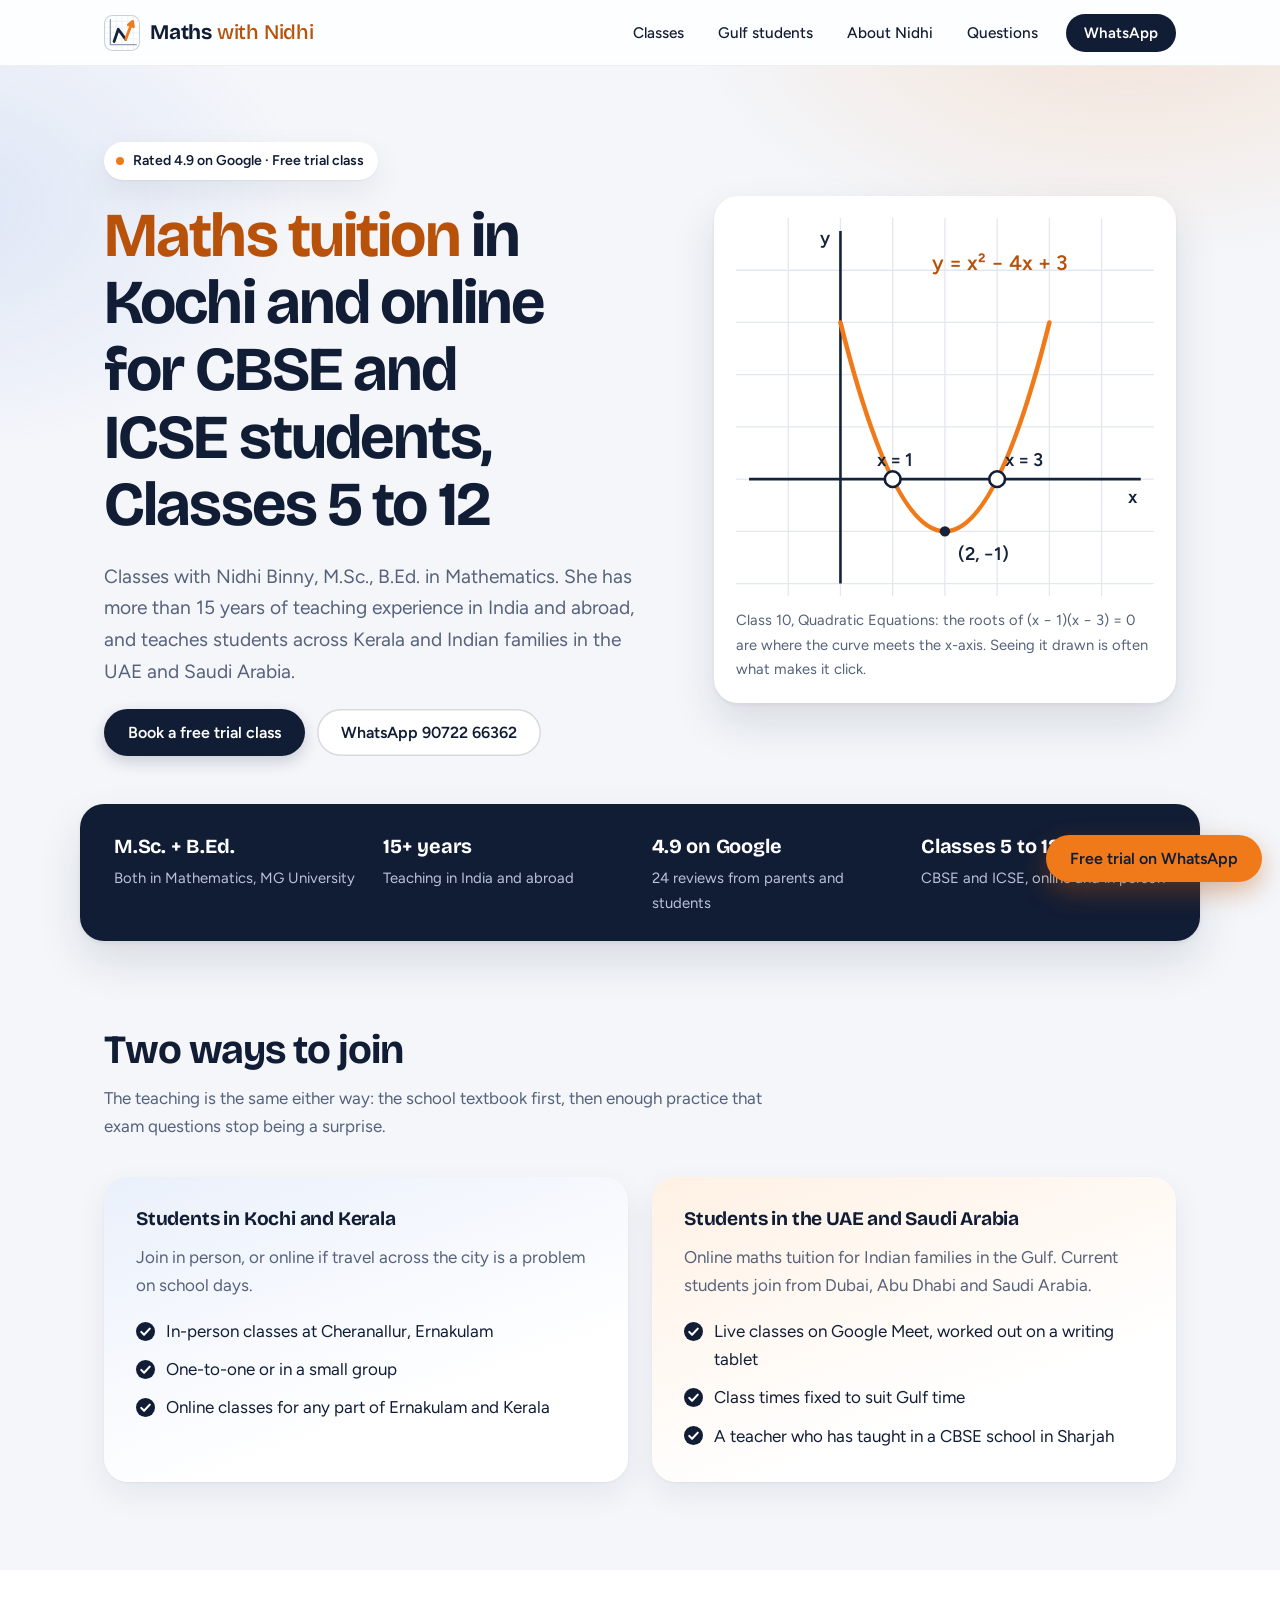
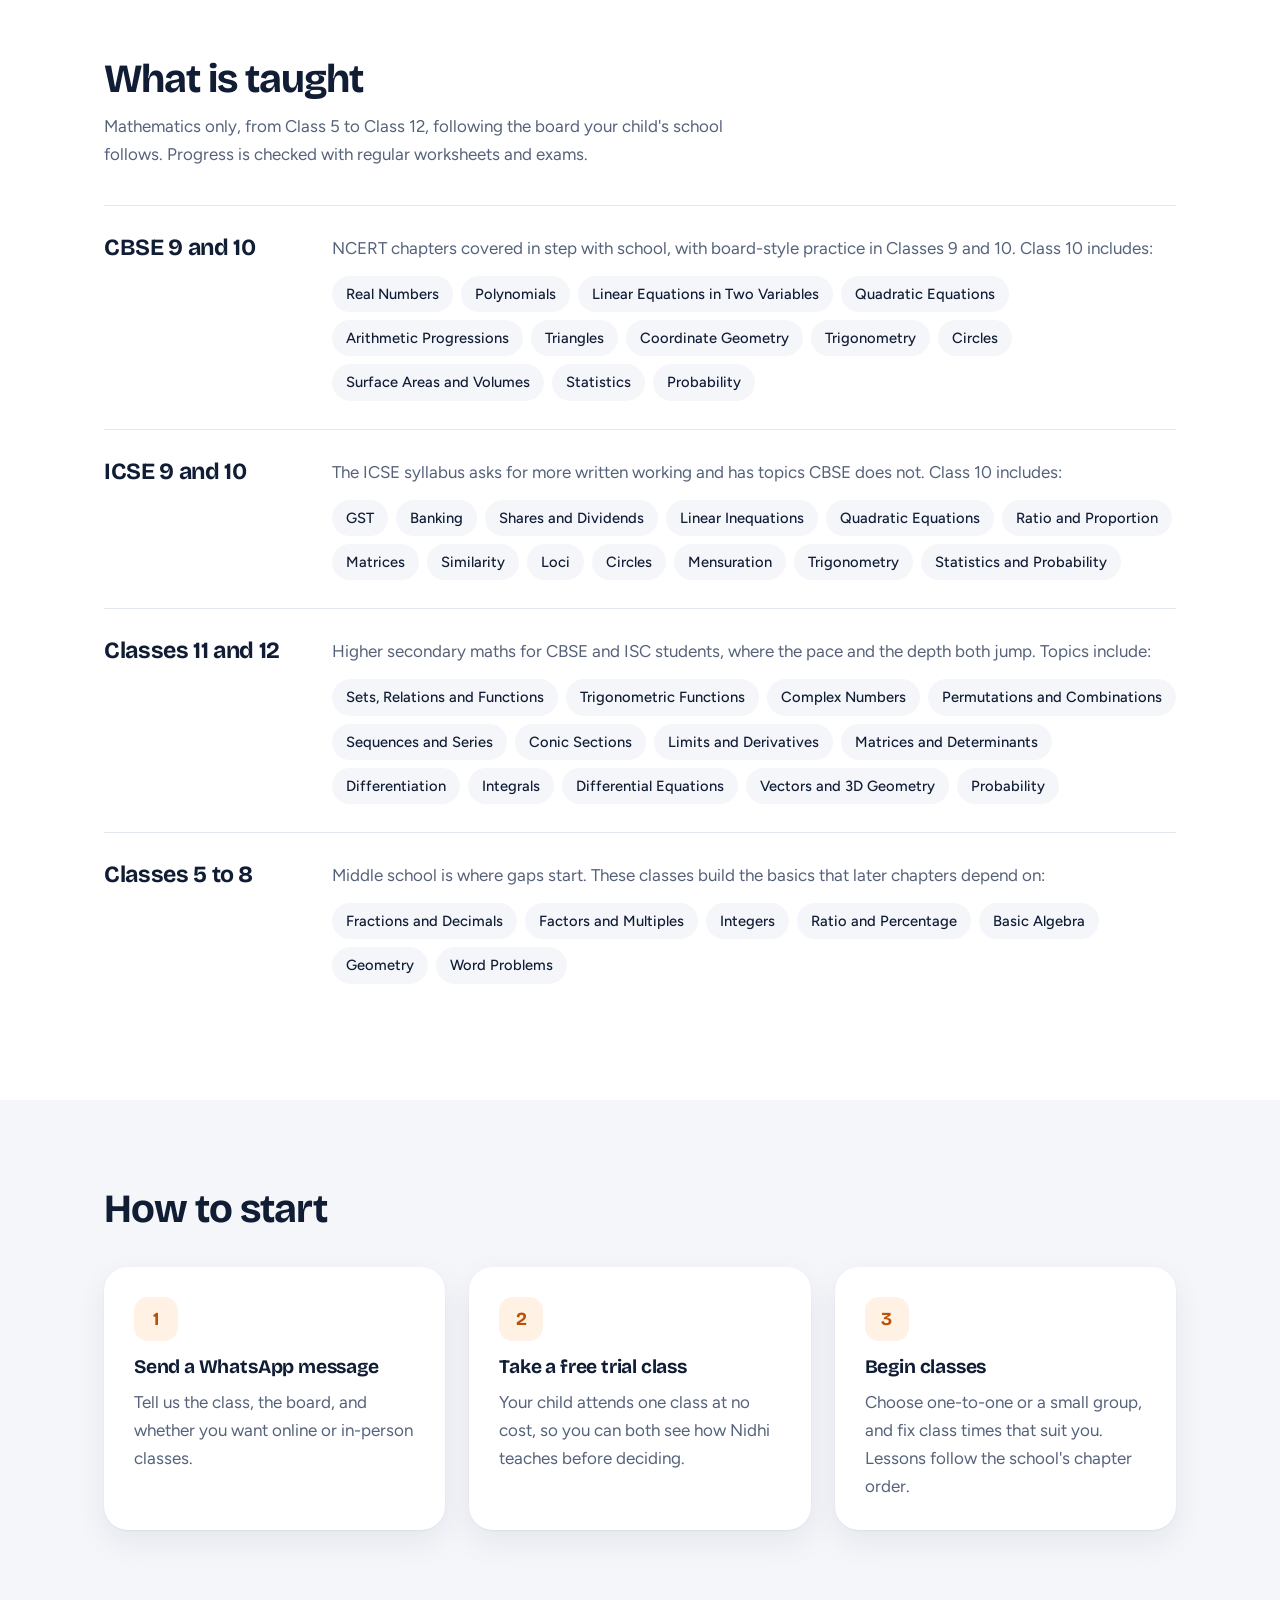
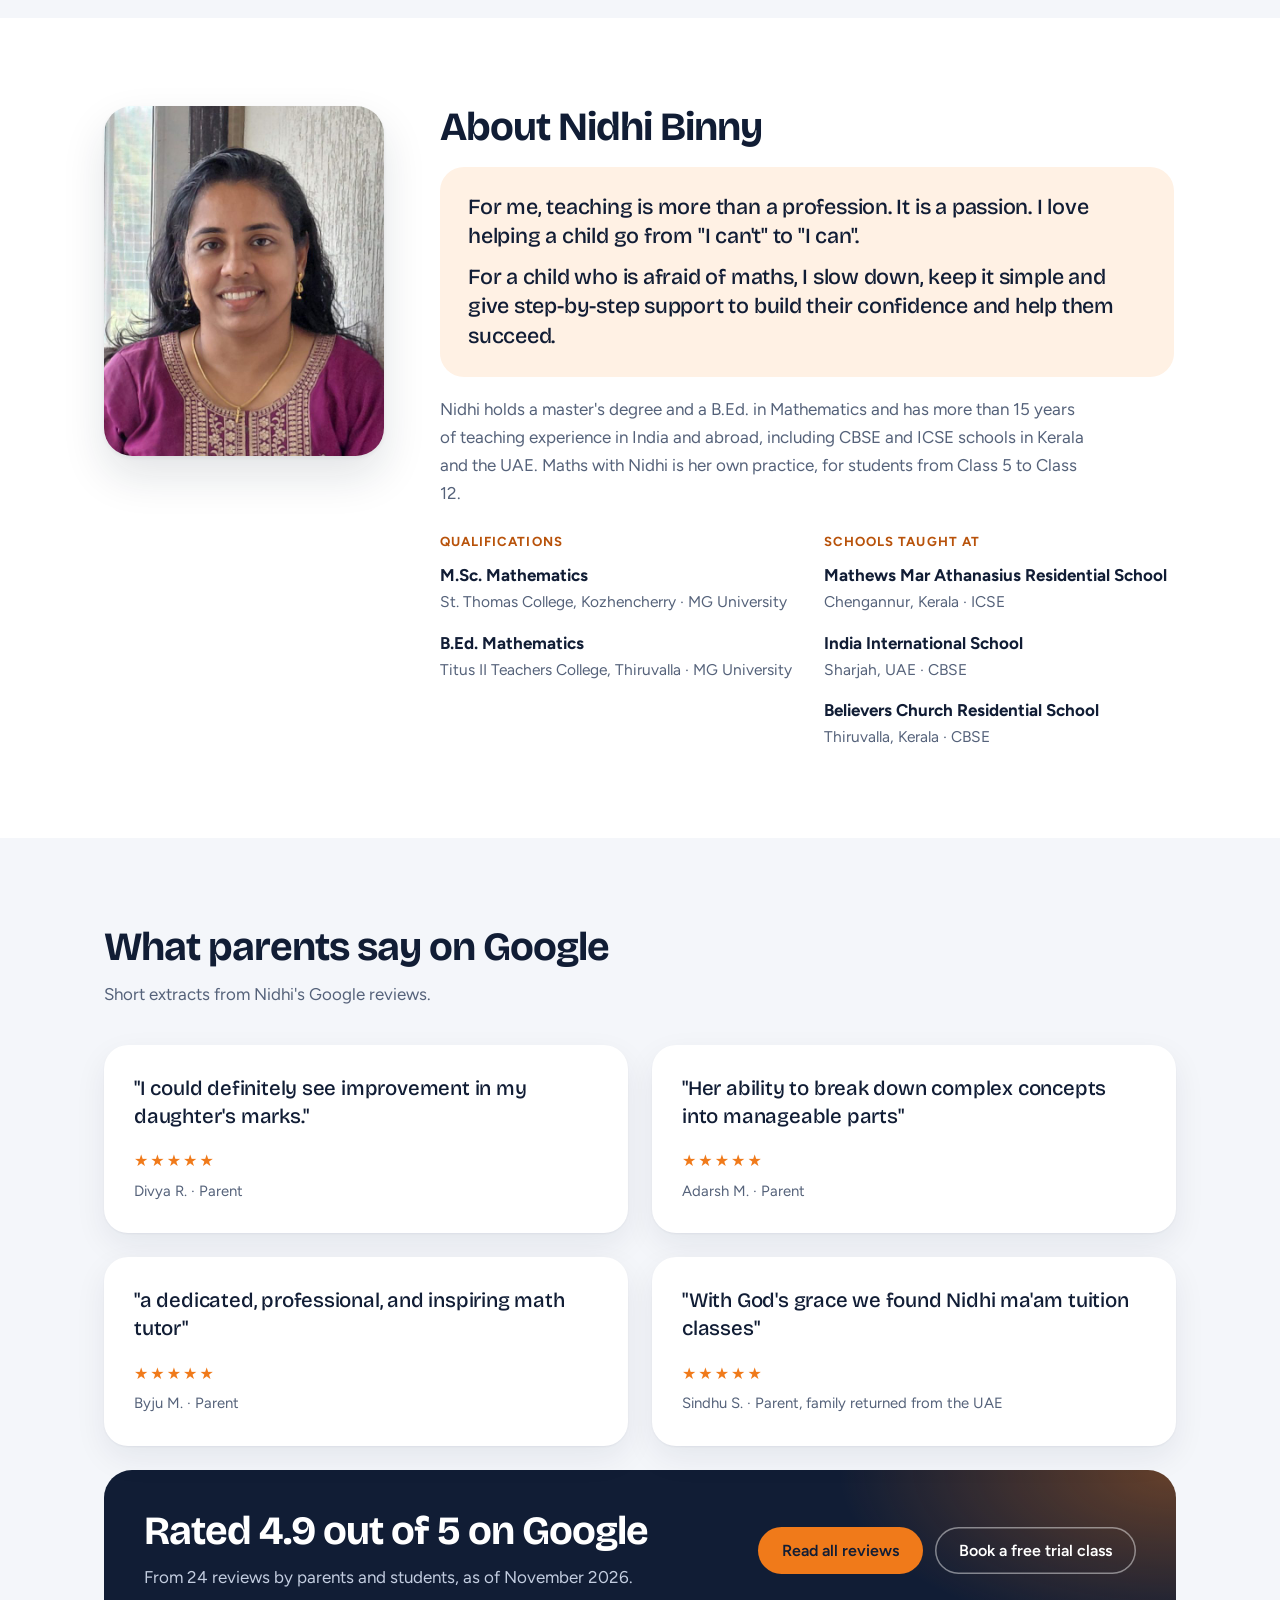
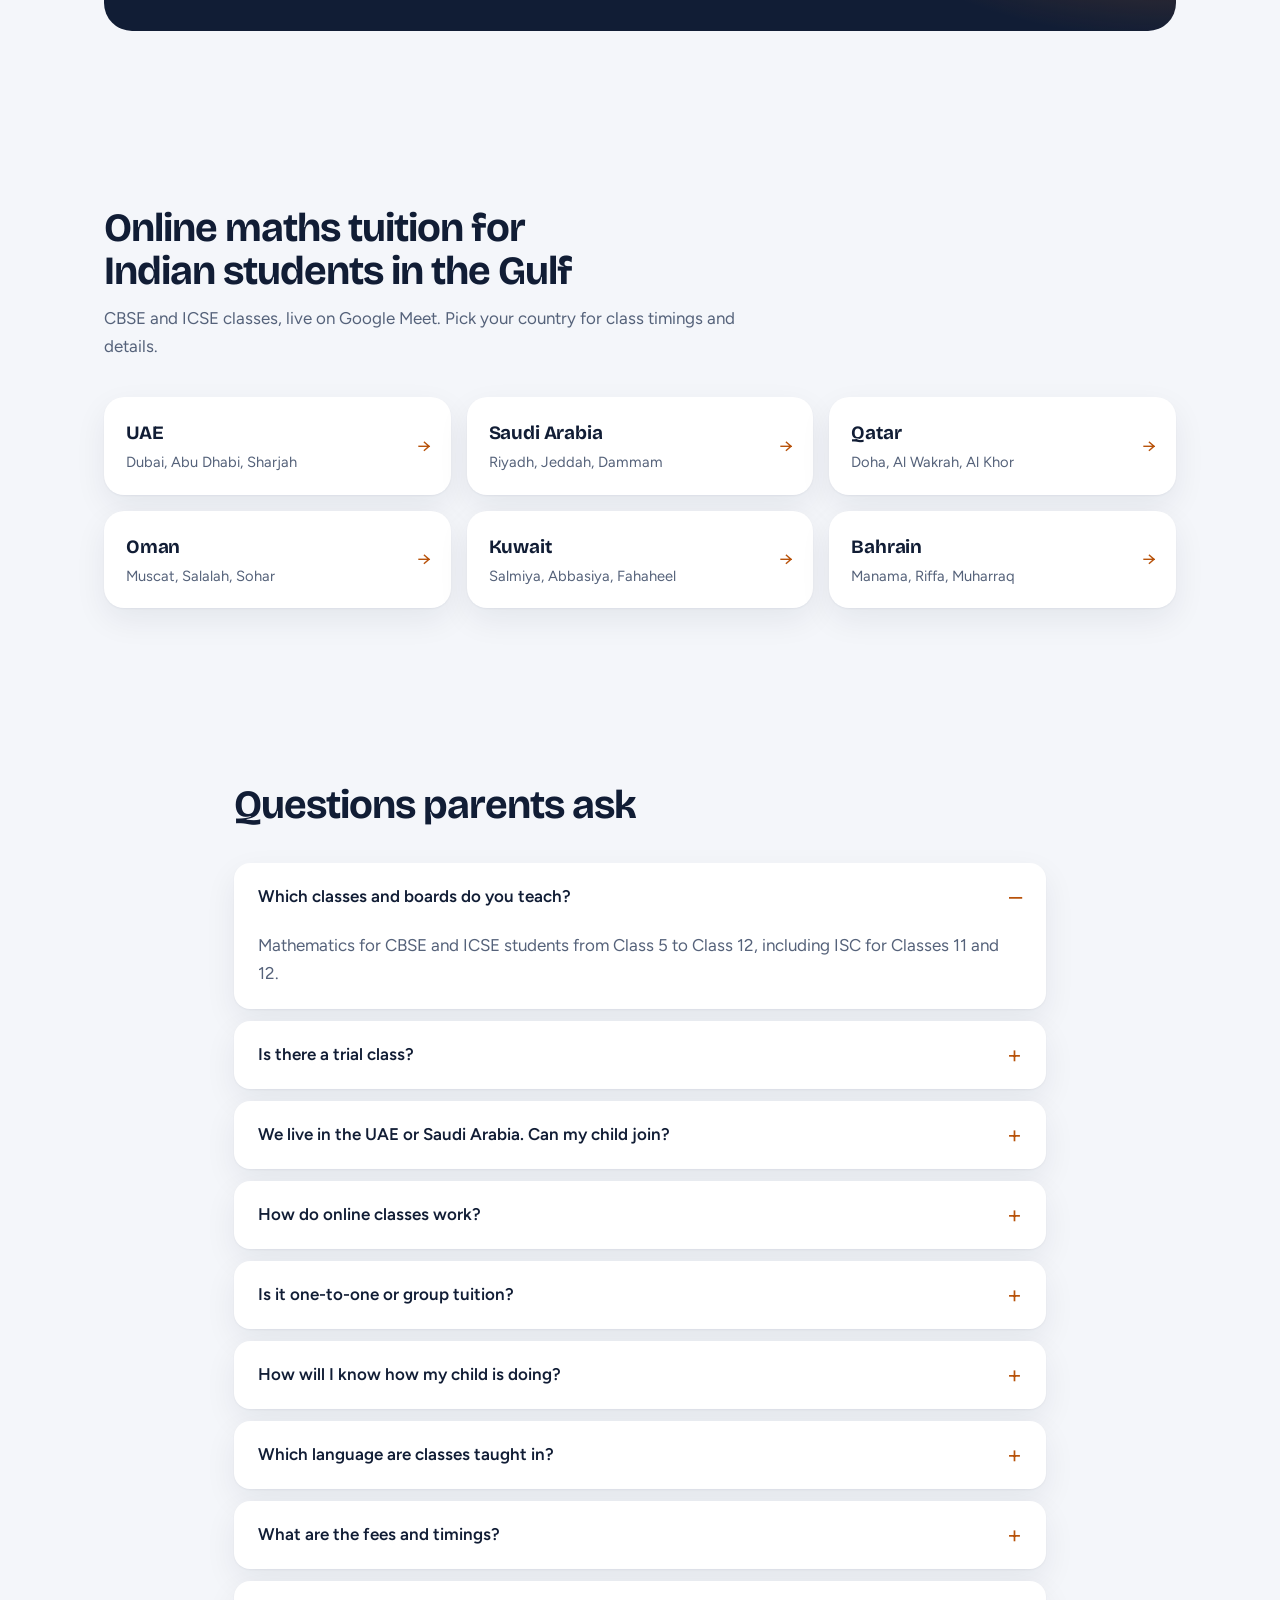
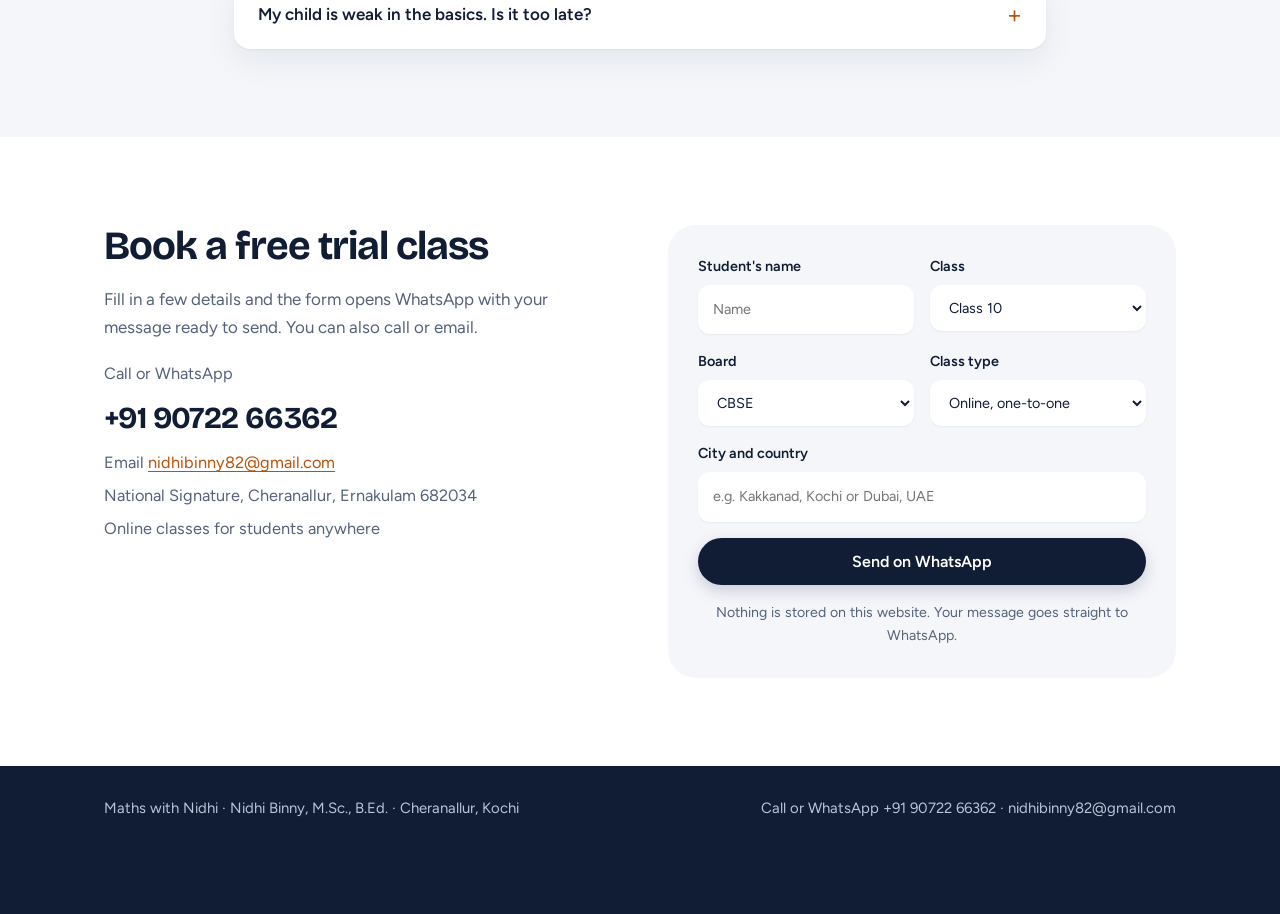
==== index.html @ 8d256516 "Modernise the site design: rounded cards, soft shadows, navy and orange palette Co-Authored-By: Clau" ====
<!DOCTYPE html>
<html lang="en">
<head>
<meta charset="utf-8">
<meta name="viewport" content="width=device-width, initial-scale=1">
<title>Maths with Nidhi | Maths Tuition in Kochi &amp; Online, CBSE &amp; ICSE</title>
<meta name="description" content="Maths tuition in Cheranallur, Kochi and online for Indian students in the UAE and Saudi Arabia. CBSE and ICSE, Classes 5 to 12. Rated 4.9 on Google. Free trial class.">
<meta property="og:type" content="website">
<meta property="og:title" content="Maths with Nidhi | Maths Tuition in Kochi &amp; Online, CBSE &amp; ICSE">
<meta property="og:site_name" content="Maths with Nidhi">
<meta property="og:description" content="Classes 5 to 12 with Nidhi Binny, M.Sc., B.Ed. Free trial class.">
<meta property="og:locale" content="en_IN">
<link rel="preconnect" href="https://fonts.googleapis.com">
<link rel="preconnect" href="https://fonts.gstatic.com" crossorigin>
<link href="https://fonts.googleapis.com/css2?family=Bricolage+Grotesque:opsz,wght@12..96,500;12..96,700&family=Figtree:wght@400;500;600;700&display=swap" rel="stylesheet">
<script type="application/ld+json">
{
 "@context": "https://schema.org",
 "@graph": [
  {
   "@type": [
    "LocalBusiness",
    "EducationalOrganization"
   ],
   "name": "Maths with Nidhi",
   "alternateName": "Math Vision Tuition Class",
   "description": "Maths tuition for CBSE and ICSE students from Class 5 to Class 12, in Cheranallur, Kochi and online for students in Kerala and the Middle East.",
   "telephone": "+91 90722 66362",
   "email": "nidhibinny82@gmail.com",
   "address": {
    "@type": "PostalAddress",
    "streetAddress": "National Signature, Cheranallur",
    "addressLocality": "Ernakulam",
    "addressRegion": "Kerala",
    "postalCode": "682034",
    "addressCountry": "IN"
   },
   "areaServed": [
    "Cheranallur",
    "Kochi",
    "Ernakulam",
    "Kerala",
    "Dubai",
    "Abu Dhabi",
    "Sharjah",
    "United Arab Emirates",
    "Saudi Arabia"
   ],
   "knowsLanguage": [
    "en"
   ],
   "sameAs": [
    "https://www.google.com/search?q=math+vision#lrd=0x3b080d9edfd63d77:0x7103dc4fd0247eb7,1,,,,"
   ],
   "founder": {
    "@type": "Person",
    "name": "Nidhi Binny",
    "jobTitle": "Mathematics teacher",
    "knowsLanguage": [
     "en"
    ],
    "hasCredential": [
     {
      "@type": "EducationalOccupationalCredential",
      "name": "M.Sc. Mathematics, MG University"
     },
     {
      "@type": "EducationalOccupationalCredential",
      "name": "B.Ed. Mathematics, MG University"
     }
    ]
   }
  },
  {
   "@type": "FAQPage",
   "mainEntity": [
    {
     "@type": "Question",
     "name": "Which classes and boards does Nidhi teach?",
     "acceptedAnswer": {
      "@type": "Answer",
      "text": "Mathematics for CBSE and ICSE students from Class 5 to Class 12, including ISC for Classes 11 and 12."
     }
    },
    {
     "@type": "Question",
     "name": "Is there a free trial class?",
     "acceptedAnswer": {
      "@type": "Answer",
      "text": "Yes. The first class is a free trial."
     }
    },
    {
     "@type": "Question",
     "name": "Can students in the UAE or Saudi Arabia join?",
     "acceptedAnswer": {
      "@type": "Answer",
      "text": "Yes. Students in Dubai, Abu Dhabi and Saudi Arabia join live online classes on Google Meet, at times fixed to suit Gulf time."
     }
    },
    {
     "@type": "Question",
     "name": "Which language are classes taught in?",
     "acceptedAnswer": {
      "@type": "Answer",
      "text": "English."
     }
    },
    {
     "@type": "Question",
     "name": "Is it one-to-one or group tuition?",
     "acceptedAnswer": {
      "@type": "Answer",
      "text": "Both. You can choose one-to-one classes or a small group."
     }
    }
   ]
  }
 ]
}
</script>
<link rel="icon" href="favicon.svg" type="image/svg+xml">
<link rel="stylesheet" href="css/site.css">
</head>
<body>

<header class="top">
  <div class="wrap">
    <a class="brand" href="#top" aria-label="Maths with Nidhi home">
      <svg viewBox="0 0 34 34" aria-hidden="true"><defs><clipPath id="t"><rect width="34" height="34" rx="8"/></clipPath></defs><rect width="34" height="34" rx="8" fill="#ffffff"/><path d="M11.5 0V34M17 0V34M22.5 0V34M28 0V34M0 6H34M0 11.5H34M0 17H34M0 22.5H34" fill="none" stroke="#e3e9f2" stroke-width="0.6" clip-path="url(#t)"/><path d="M6 4.5V28H30.5" fill="none" stroke="#8fa0b8" stroke-width="1.3" stroke-linecap="round" stroke-linejoin="round"/><path d="M9.5 25L13.5 13.5L20.5 23" fill="none" stroke="#14233b" stroke-width="2.63" stroke-linecap="round" stroke-linejoin="round"/><path d="M20.5 23L27 6M23 9.3L27 6L27.8 11.1" fill="none" stroke="#f07a1a" stroke-width="2.63" stroke-linecap="round" stroke-linejoin="round"/><rect x="0.5" y="0.5" width="33" height="33" rx="7.5" fill="none" stroke="#c9d1dc" stroke-width="1"/></svg>
      <span class="brand-name">Maths <i>with Nidhi</i></span>
    </a>
    <nav class="nav" aria-label="Main">
      <a class="link" href="#classes">Classes</a>
      <a class="link" href="#gulf">Gulf students</a>
      <a class="link" href="#about">About Nidhi</a>
      <a class="link" href="#faq">Questions</a>
      <a class="btn small" href="https://wa.me/919072266362?text=Hi%2C%20I%27m%20looking%20for%20maths%20tuition." rel="noopener">WhatsApp</a>
    </nav>
  </div>
</header>

<main id="top">
  <div class="hero">
    <div class="wrap">
      <div class="hero-copy">
        <p class="eyebrow">Rated 4.9 on Google · Free trial class</p>
        <h1><span class="mark">Maths tuition</span> in Kochi and online for CBSE and ICSE students, Classes 5 to 12</h1>
        <p class="lead">Classes with Nidhi Binny, M.Sc., B.Ed. in Mathematics. She has more than 15 years of teaching experience in India and abroad, and teaches students across Kerala and Indian families in the UAE and Saudi Arabia.</p>
        <div class="cta-row">
          <a class="btn" href="#contact">Book a free trial class</a>
          <a class="btn ghost" href="https://wa.me/919072266362?text=Hi%2C%20I%27d%20like%20to%20book%20a%20free%20trial%20maths%20class." rel="noopener">WhatsApp 90722 66362</a>
        </div>
      </div>
      <figure class="example" style="margin:0">
        <svg viewBox="0 0 320 290" role="img" aria-label="Graph of y equals x squared minus 4x plus 3, crossing the x axis at 1 and 3">
          <g stroke="#e3e8f0" stroke-width="1">
            <path d="M40 0V290M80 0V290M120 0V290M160 0V290M200 0V290M240 0V290M280 0V290M0 40H320M0 80H320M0 120H320M0 160H320M0 200H320M0 240H320M0 280H320"/>
          </g>
          <path d="M10 200H310M80 10V280" stroke="#14233b" stroke-width="2"/>
          <path d="M80 80 Q160 400 240 80" fill="none" stroke="#f07a1a" stroke-width="3.5" stroke-linecap="round"/>
          <circle cx="120" cy="200" r="6" fill="#ffffff" stroke="#111d35" stroke-width="2"/>
          <circle cx="200" cy="200" r="6" fill="#ffffff" stroke="#111d35" stroke-width="2"/>
          <circle cx="160" cy="240" r="4" fill="#14233b"/>
          <g font-family="Figtree, sans-serif" font-size="14" fill="#14233b" font-weight="600">
            <text x="108" y="190">x = 1</text>
            <text x="206" y="190">x = 3</text>
            <text x="170" y="262">(2, −1)</text>
            <text x="300" y="218">x</text>
            <text x="64" y="20">y</text>
            <text x="150" y="40" fill="#b8520a" font-size="16">y = x² − 4x + 3</text>
          </g>
        </svg>
        <figcaption>Class 10, Quadratic Equations: the roots of (x − 1)(x − 3) = 0 are where the curve meets the x-axis. Seeing it drawn is often what makes it click.</figcaption>
      </figure>
    </div>
  </div>

  <div class="facts">
    <div class="wrap">
      <ul>
        <li><strong>M.Sc. + B.Ed.</strong><span>Both in Mathematics, MG University</span></li>
        <li><strong>15+ years</strong><span>Teaching in India and abroad</span></li>
        <li><strong>4.9 on Google</strong><span>24 reviews from parents and students</span></li>
        <li><strong>Classes 5 to 12</strong><span>CBSE and ICSE, online and in person</span></li>
      </ul>
    </div>
  </div>

  <section id="where">
    <div class="wrap">
      <div class="sec-head">
        <h2>Two ways to join</h2>
        <p>The teaching is the same either way: the school textbook first, then enough practice that exam questions stop being a surprise.</p>
      </div>
      <div class="two">
        <div class="panel kochi">
          <h3>Students in Kochi and Kerala</h3>
          <p>Join in person, or online if travel across the city is a problem on school days.</p>
          <ul>
            <li>In-person classes at Cheranallur, Ernakulam</li>
            <li>One-to-one or in a small group</li>
            <li>Online classes for any part of Ernakulam and Kerala</li>
          </ul>
        </div>
        <div class="panel abroad">
          <h3>Students in the UAE and Saudi Arabia</h3>
          <p>Online maths tuition for Indian families in the Gulf. Current students join from Dubai, Abu Dhabi and Saudi Arabia.</p>
          <ul>
            <li>Live classes on Google Meet, worked out on a writing tablet</li>
            <li>Class times fixed to suit Gulf time</li>
            <li>A teacher who has taught in a CBSE school in Sharjah</li>
          </ul>
        </div>
      </div>
    </div>
  </section>

  <section class="boards" id="classes">
    <div class="wrap">
      <div class="sec-head">
        <h2>What is taught</h2>
        <p>Mathematics only, from Class 5 to Class 12, following the board your child's school follows. Progress is checked with regular worksheets and exams.</p>
      </div>
      <div class="board">
        <div class="tag">CBSE 9 and 10</div>
        <div>
          <p>NCERT chapters covered in step with school, with board-style practice in Classes 9 and 10. Class 10 includes:</p>
          <ul class="chips">
            <li>Real Numbers</li><li>Polynomials</li><li>Linear Equations in Two Variables</li><li>Quadratic Equations</li><li>Arithmetic Progressions</li><li>Triangles</li><li>Coordinate Geometry</li><li>Trigonometry</li><li>Circles</li><li>Surface Areas and Volumes</li><li>Statistics</li><li>Probability</li>
          </ul>
        </div>
      </div>
      <div class="board">
        <div class="tag">ICSE 9 and 10</div>
        <div>
          <p>The ICSE syllabus asks for more written working and has topics CBSE does not. Class 10 includes:</p>
          <ul class="chips">
            <li>GST</li><li>Banking</li><li>Shares and Dividends</li><li>Linear Inequations</li><li>Quadratic Equations</li><li>Ratio and Proportion</li><li>Matrices</li><li>Similarity</li><li>Loci</li><li>Circles</li><li>Mensuration</li><li>Trigonometry</li><li>Statistics and Probability</li>
          </ul>
        </div>
      </div>
      <div class="board">
        <div class="tag">Classes 11 and 12</div>
        <div>
          <p>Higher secondary maths for CBSE and ISC students, where the pace and the depth both jump. Topics include:</p>
          <ul class="chips">
            <li>Sets, Relations and Functions</li><li>Trigonometric Functions</li><li>Complex Numbers</li><li>Permutations and Combinations</li><li>Sequences and Series</li><li>Conic Sections</li><li>Limits and Derivatives</li><li>Matrices and Determinants</li><li>Differentiation</li><li>Integrals</li><li>Differential Equations</li><li>Vectors and 3D Geometry</li><li>Probability</li>
          </ul>
        </div>
      </div>
      <div class="board">
        <div class="tag">Classes 5 to 8</div>
        <div>
          <p>Middle school is where gaps start. These classes build the basics that later chapters depend on:</p>
          <ul class="chips">
            <li>Fractions and Decimals</li><li>Factors and Multiples</li><li>Integers</li><li>Ratio and Percentage</li><li>Basic Algebra</li><li>Geometry</li><li>Word Problems</li>
          </ul>
        </div>
      </div>
    </div>
  </section>

  <section id="how">
    <div class="wrap">
      <div class="sec-head">
        <h2>How to start</h2>
      </div>
      <ol class="steps">
        <li><h3>Send a WhatsApp message</h3><p>Tell us the class, the board, and whether you want online or in-person classes.</p></li>
        <li><h3>Take a free trial class</h3><p>Your child attends one class at no cost, so you can both see how Nidhi teaches before deciding.</p></li>
        <li><h3>Begin classes</h3><p>Choose one-to-one or a small group, and fix class times that suit you. Lessons follow the school's chapter order.</p></li>
      </ol>
    </div>
  </section>

  <section class="about" id="about">
    <div class="wrap">
      <img class="photo-img" src="img/nidhi-binny-maths-tutor.jpg" alt="Nidhi Binny, maths tuition teacher in Kochi" width="640" height="800">
      <div class="about-copy">
        <h2>About Nidhi Binny</h2>
        <blockquote>
          <p>For me, teaching is more than a profession. It is a passion. I love helping a child go from "I can't" to "I can".</p>
          <p>For a child who is afraid of maths, I slow down, keep it simple and give step-by-step support to build their confidence and help them succeed.</p>
        </blockquote>
        <p>Nidhi holds a master's degree and a B.Ed. in Mathematics and has more than 15 years of teaching experience in India and abroad, including CBSE and ICSE schools in Kerala and the UAE. Maths with Nidhi is her own practice, for students from Class 5 to Class 12.</p>
        <div class="cv">
          <div>
            <h3>Qualifications</h3>
            <dl>
              <div><dt>M.Sc. Mathematics</dt><dd>St. Thomas College, Kozhencherry · MG University</dd></div>
              <div><dt>B.Ed. Mathematics</dt><dd>Titus II Teachers College, Thiruvalla · MG University</dd></div>
            </dl>
          </div>
          <div>
            <h3>Schools taught at</h3>
            <dl>
              <div><dt>Mathews Mar Athanasius Residential School</dt><dd>Chengannur, Kerala · ICSE</dd></div>
              <div><dt>India International School</dt><dd>Sharjah, UAE · CBSE</dd></div>
              <div><dt>Believers Church Residential School</dt><dd>Thiruvalla, Kerala · CBSE</dd></div>
            </dl>
          </div>
        </div>
      </div>
    </div>
  </section>

  <section class="reviews">
    <div class="wrap">
      <div class="sec-head">
        <h2>What parents say on Google</h2>
        <p>Short extracts from Nidhi's Google reviews.</p>
      </div>
      <div class="quotes">
        <figure class="quote"><blockquote>"I could definitely see improvement in my daughter's marks."</blockquote><figcaption>Divya R. · Parent</figcaption></figure>
        <figure class="quote"><blockquote>"Her ability to break down complex concepts into manageable parts"</blockquote><figcaption>Adarsh M. · Parent</figcaption></figure>
        <figure class="quote"><blockquote>"a dedicated, professional, and inspiring math tutor"</blockquote><figcaption>Byju M. · Parent</figcaption></figure>
        <figure class="quote"><blockquote>"With God's grace we found Nidhi ma'am tuition classes"</blockquote><figcaption>Sindhu S. · Parent, family returned from the UAE</figcaption></figure>
      </div>
      <div class="box">
        <div>
          <h2>Rated 4.9 out of 5 on Google</h2>
          <p>From 24 reviews by parents and students, as of November 2026.</p>
        </div>
        <div class="cta-row">
          <a class="btn" href="https://www.google.com/search?q=math+vision#lrd=0x3b080d9edfd63d77:0x7103dc4fd0247eb7,1,,,," rel="noopener">Read all reviews</a>
          <a class="btn ghost light" href="#contact">Book a free trial class</a>
        </div>
      </div>
    </div>
  </section>

  <section id="gulf">
    <div class="wrap">
      <div class="sec-head">
        <h2>Online maths tuition for Indian students in the Gulf</h2>
        <p>CBSE and ICSE classes, live on Google Meet. Pick your country for class timings and details.</p>
      </div>
      <div class="countries">
        <a href="online-maths-tuition-uae.html"><b>UAE</b><span>Dubai, Abu Dhabi, Sharjah</span></a>
        <a href="online-maths-tuition-saudi-arabia.html"><b>Saudi Arabia</b><span>Riyadh, Jeddah, Dammam</span></a>
        <a href="online-maths-tuition-qatar.html"><b>Qatar</b><span>Doha, Al Wakrah, Al Khor</span></a>
        <a href="online-maths-tuition-oman.html"><b>Oman</b><span>Muscat, Salalah, Sohar</span></a>
        <a href="online-maths-tuition-kuwait.html"><b>Kuwait</b><span>Salmiya, Abbasiya, Fahaheel</span></a>
        <a href="online-maths-tuition-bahrain.html"><b>Bahrain</b><span>Manama, Riffa, Muharraq</span></a>
      </div>
    </div>
  </section>

  <section class="faq" id="faq">
    <div class="wrap">
      <div class="sec-head"><h2>Questions parents ask</h2></div>
      <details open>
        <summary>Which classes and boards do you teach?</summary>
        <p>Mathematics for CBSE and ICSE students from Class 5 to Class 12, including ISC for Classes 11 and 12.</p>
      </details>
      <details>
        <summary>Is there a trial class?</summary>
        <p>Yes. The first class is a free trial, so your child can see how the teaching feels before you decide.</p>
      </details>
      <details>
        <summary>We live in the UAE or Saudi Arabia. Can my child join?</summary>
        <p>Yes. Current students join online from Dubai, Abu Dhabi and Saudi Arabia. Class times are fixed to suit Gulf time.</p>
      </details>
      <details>
        <summary>How do online classes work?</summary>
        <p>Classes are live on Google Meet. Nidhi works through each problem on a writing tablet, so your child sees every step written out as on a classroom board.</p>
      </details>
      <details>
        <summary>Is it one-to-one or group tuition?</summary>
        <p>Both are available. You can choose one-to-one classes or a small group.</p>
      </details>
      <details>
        <summary>How will I know how my child is doing?</summary>
        <p>Through regular worksheets and exams, which show what has been understood and what needs another look.</p>
      </details>
      <details>
        <summary>Which language are classes taught in?</summary>
        <p>Classes are taught in English, the same language as the school textbook and the exam.</p>
      </details>
      <details>
        <summary>What are the fees and timings?</summary>
        <p>Fees depend on the class and on whether you choose one-to-one or group tuition. Timings are arranged to suit you. Message on WhatsApp for the current details.</p>
      </details>
      <details>
        <summary>My child is weak in the basics. Is it too late?</summary>
        <p>No. Most difficulty in Classes 8 to 10 comes from gaps in earlier topics such as fractions, integers and basic algebra. Those are revisited as the syllabus needs them.</p>
      </details>
    </div>
  </section>

  <section class="contact" id="contact">
    <div class="wrap">
      <div class="contact-copy">
        <h2>Book a free trial class</h2>
        <p>Fill in a few details and the form opens WhatsApp with your message ready to send. You can also call or email.</p>
        <div class="lines">
          <span>Call or WhatsApp</span>
          <b>+91 90722 66362</b>
          <span>Email <a href="mailto:nidhibinny82@gmail.com">nidhibinny82@gmail.com</a></span>
          <span>National Signature, Cheranallur, Ernakulam 682034</span>
          <span>Online classes for students anywhere</span>
        </div>
      </div>
      <form id="enquiry">
        <label>Student's name<input id="f-name" type="text" autocomplete="off" placeholder="Name"></label>
        <label>Class
          <select id="f-class">
            <option>Class 12</option><option>Class 11</option><option selected>Class 10</option><option>Class 9</option><option>Class 8</option><option>Class 7</option><option>Class 6</option><option>Class 5</option>
          </select>
        </label>
        <label>Board
          <select id="f-board"><option>CBSE</option><option>ICSE / ISC</option></select>
        </label>
        <label>Class type
          <select id="f-mode"><option>Online, one-to-one</option><option>Online, small group</option><option>In person, Kochi</option></select>
        </label>
        <label class="full">City and country<input id="f-place" type="text" autocomplete="off" placeholder="e.g. Kakkanad, Kochi or Dubai, UAE"></label>
        <a class="btn full" id="f-send" href="https://wa.me/919072266362" rel="noopener">Send on WhatsApp</a>
        <small class="full">Nothing is stored on this website. Your message goes straight to WhatsApp.</small>
      </form>
    </div>
  </section>
</main>

<a class="btn wa-float" href="https://wa.me/919072266362?text=Hi%2C%20I%27d%20like%20to%20book%20a%20free%20trial%20maths%20class." rel="noopener">Free trial on WhatsApp</a>

<footer>
  <div class="wrap">
    <span>Maths with Nidhi · Nidhi Binny, M.Sc., B.Ed. · Cheranallur, Kochi</span>
    <span>Call or WhatsApp +91 90722 66362 · nidhibinny82@gmail.com</span>
  </div>
</footer>

<script>
(function () {
  var ids = ["f-name", "f-class", "f-board", "f-mode", "f-place"];
  var send = document.getElementById("f-send");
  function val(id) { return document.getElementById(id).value.trim(); }
  function build() {
    var lines = ["Hi, I'd like to book a free trial maths class with Nidhi teacher."];
    if (val("f-name")) lines.push("Student: " + val("f-name"));
    lines.push("Class: " + val("f-class") + " (" + val("f-board") + ")");
    lines.push("Class type: " + val("f-mode"));
    if (val("f-place")) lines.push("Location: " + val("f-place"));
    send.href = "https://wa.me/919072266362?text=" + encodeURIComponent(lines.join("\n"));
  }
  ids.forEach(function (id) {
    var el = document.getElementById(id);
    el.addEventListener("input", build);
    el.addEventListener("change", build);
  });
  document.getElementById("enquiry").addEventListener("submit", function (e) { e.preventDefault(); });
  build();
})();
</script>
</body>
</html>
---- css/site.css ----
:root {
  /* Layout idea: calm, airy and rounded. Soft tinted ground, white cards that float on light shadows,
     navy for weight, one warm orange accent taken from the logo. */
  --paper: #f4f6fa;
  --sheet: #ffffff;
  --ink: #111d35;
  --ink-soft: #55627a;
  --rule: #e3e8f0;
  --accent: #f07a1a;
  --accent-deep: #b8520a;
  --accent-soft: #fff1e4;
  --blue-soft: #eaf0fb;
  --shadow: 0 1px 2px rgba(17, 29, 53, 0.05), 0 12px 32px rgba(17, 29, 53, 0.07);
  --shadow-lift: 0 2px 4px rgba(17, 29, 53, 0.06), 0 20px 44px rgba(17, 29, 53, 0.12);
  --r-lg: 24px;
  --r-md: 16px;
  --font-display: "Bricolage Grotesque", "Trebuchet MS", system-ui, sans-serif;
  --font-body: "Figtree", system-ui, -apple-system, "Segoe UI", sans-serif;
  color-scheme: light;
}
* { box-sizing: border-box; }
html { scroll-behavior: smooth; }
body {
  margin: 0;
  background: var(--paper);
  color: var(--ink);
  font-family: var(--font-body);
  font-size: 17px;
  line-height: 1.65;
  -webkit-font-smoothing: antialiased;
}
img, svg { max-width: 100%; }
a { color: var(--accent-deep); text-underline-offset: 3px; }
a:focus-visible, button:focus-visible, input:focus-visible, select:focus-visible, summary:focus-visible {
  outline: 3px solid var(--accent); outline-offset: 3px;
}
h1, h2, h3 { font-family: var(--font-display); line-height: 1.08; text-wrap: balance; margin: 0; }
h1 { font-size: clamp(2.3rem, 5.6vw, 3.9rem); font-weight: 700; letter-spacing: -0.03em; }
h2 { font-size: clamp(1.7rem, 3.6vw, 2.5rem); font-weight: 700; letter-spacing: -0.025em; }
h3 { font-size: 1.2rem; font-weight: 700; letter-spacing: -0.01em; }
p { margin: 0; }
.wrap { max-width: 1120px; margin: 0 auto; padding: 0 24px; }
.mark { color: var(--accent-deep); }

/* Header */
.top {
  position: sticky; top: 0; z-index: 5;
  background: rgba(255, 255, 255, 0.82);
  -webkit-backdrop-filter: saturate(160%) blur(14px); backdrop-filter: saturate(160%) blur(14px);
  border-bottom: 1px solid rgba(17, 29, 53, 0.07);
}
.top .wrap { display: flex; align-items: center; justify-content: space-between; gap: 16px; padding-top: 12px; padding-bottom: 12px; flex-wrap: wrap; }
.brand { display: flex; align-items: center; gap: 10px; text-decoration: none; color: var(--ink); font-family: var(--font-display); font-weight: 700; font-size: 1.3rem; letter-spacing: -0.01em; }
.brand svg { width: 36px; height: 36px; flex: none; }
.brand-name { white-space: nowrap; }
.brand-name i { font-style: normal; font-weight: 500; color: var(--accent-deep); }
.nav { display: flex; align-items: center; gap: 6px; flex-wrap: wrap; }
.nav a.link { color: var(--ink); text-decoration: none; font-weight: 500; font-size: 0.96rem; padding: 8px 14px; border-radius: 999px; transition: background 0.15s; }
.nav a.link:hover { background: rgba(17, 29, 53, 0.06); }
.nav .btn { margin-left: 8px; }
@media (max-width: 760px) { .nav a.link { display: none; } }
@media (max-width: 480px) { .brand { font-size: 1.08rem; gap: 8px; } .brand svg { width: 30px; height: 30px; } }

/* Buttons */
.btn {
  display: inline-flex; align-items: center; justify-content: center; gap: 8px;
  background: var(--ink); color: #fff !important; text-decoration: none;
  font-weight: 600; padding: 14px 24px; border-radius: 999px; border: 0;
  font-family: var(--font-body); font-size: 1rem; line-height: 1.2; cursor: pointer;
  box-shadow: 0 6px 16px rgba(17, 29, 53, 0.18);
  transition: transform 0.15s, box-shadow 0.15s, background 0.15s;
}
.btn:hover { transform: translateY(-1px); background: #1c2c4d; box-shadow: 0 10px 22px rgba(17, 29, 53, 0.22); }
.btn.small { padding: 10px 18px; font-size: 0.94rem; box-shadow: none; }
.btn.ghost { background: var(--sheet); color: var(--ink) !important; box-shadow: inset 0 0 0 1.5px rgba(17, 29, 53, 0.16); }
.btn.ghost:hover { background: var(--sheet); box-shadow: inset 0 0 0 1.5px var(--ink); }
.btn.ghost.light { background: transparent; color: #fff !important; box-shadow: inset 0 0 0 1.5px rgba(255, 255, 255, 0.45); }
.btn.ghost.light:hover { background: rgba(255, 255, 255, 0.1); box-shadow: inset 0 0 0 1.5px #fff; }

/* Hero */
.hero {
  background:
    radial-gradient(720px 420px at 88% -8%, rgba(240, 122, 26, 0.16), transparent 62%),
    radial-gradient(640px 420px at -6% 18%, rgba(60, 110, 220, 0.13), transparent 60%),
    var(--paper);
}
.hero .wrap { display: grid; grid-template-columns: 1.2fr 1fr; gap: 56px; align-items: center; padding-top: 76px; padding-bottom: 84px; }
.hero-copy { display: flex; flex-direction: column; gap: 22px; align-items: flex-start; }
.eyebrow {
  display: inline-flex; align-items: center; gap: 9px;
  font-weight: 600; font-size: 0.88rem; color: var(--ink);
  background: var(--sheet); padding: 7px 14px 7px 12px; border-radius: 999px; box-shadow: var(--shadow);
}
.eyebrow::before { content: ""; width: 8px; height: 8px; border-radius: 50%; background: var(--accent); }
.lead { font-size: 1.2rem; color: var(--ink-soft); max-width: 33em; }
.cta-row { display: flex; gap: 12px; flex-wrap: wrap; }
.crumbs { font-size: 0.9rem; color: var(--ink-soft); }
.crumbs a { color: var(--ink-soft); }
.example { background: var(--sheet); border-radius: var(--r-lg); padding: 22px; box-shadow: var(--shadow-lift); }
.example figcaption { font-size: 0.92rem; color: var(--ink-soft); margin-top: 12px; }
.example svg { display: block; width: 100%; height: auto; border-radius: 12px; }
@media (max-width: 860px) { .hero .wrap { grid-template-columns: 1fr; gap: 36px; padding-top: 44px; padding-bottom: 56px; } }

/* Photo */
.photo-img { width: 100%; height: auto; aspect-ratio: 4 / 5; object-fit: cover; border-radius: 28px; box-shadow: var(--shadow-lift); display: block; }
.hero .photo-img { max-width: 380px; justify-self: end; }
@media (max-width: 860px) { .hero .photo-img { justify-self: start; max-width: 300px; } .about .photo-img { max-width: 240px; } }

/* Facts strip */
.facts { padding: 0 24px; margin-top: -36px; position: relative; z-index: 1; }
.facts .wrap { background: var(--ink); color: #fff; border-radius: var(--r-lg); padding: 0 34px; box-shadow: var(--shadow-lift); }
.facts ul { list-style: none; margin: 0; padding: 26px 0; display: grid; grid-template-columns: repeat(4, 1fr); gap: 24px; }
.facts li { display: flex; flex-direction: column; gap: 3px; }
.facts strong { font-family: var(--font-display); font-size: 1.25rem; letter-spacing: -0.01em; color: #fff; }
.facts span { font-size: 0.93rem; color: #b9c4d8; }
@media (max-width: 860px) { .facts { margin-top: -24px; } .facts .wrap { padding: 0 24px; } .facts ul { grid-template-columns: repeat(2, 1fr); } }

section { padding: 88px 0; }
.sec-head { display: flex; flex-direction: column; gap: 12px; margin-bottom: 36px; max-width: 40em; }
.sec-head p { color: var(--ink-soft); font-size: 1.06rem; }
@media (max-width: 700px) { section { padding: 60px 0; } }

/* Two-up panels */
.two { display: grid; grid-template-columns: 1fr 1fr; gap: 24px; }
.panel { background: var(--sheet); border-radius: var(--r-lg); padding: 32px; display: flex; flex-direction: column; gap: 14px; box-shadow: var(--shadow); }
.panel.kochi { background: linear-gradient(160deg, var(--blue-soft), var(--sheet) 70%); }
.panel.abroad { background: linear-gradient(160deg, var(--accent-soft), var(--sheet) 70%); }
.panel p { color: var(--ink-soft); }
.panel ul { list-style: none; margin: 4px 0 0; padding: 0; display: flex; flex-direction: column; gap: 10px; }
.panel li { position: relative; padding-left: 30px; }
.panel li::before {
  content: ""; position: absolute; left: 0; top: 0.28em; width: 19px; height: 19px; border-radius: 50%;
  background: var(--ink) url("data:image/svg+xml,%3Csvg xmlns='http://www.w3.org/2000/svg' viewBox='0 0 20 20'%3E%3Cpath d='M5.5 10.4l3 3 6-6.4' fill='none' stroke='%23fff' stroke-width='2.2' stroke-linecap='round' stroke-linejoin='round'/%3E%3C/svg%3E") center / 100% no-repeat;
}
@media (max-width: 760px) { .two { grid-template-columns: 1fr; } .panel { padding: 26px; } }

/* Boards */
.boards, .plain, .about, .contact { background: var(--sheet); }
.board { display: grid; grid-template-columns: 200px 1fr; gap: 28px; padding: 28px 0; border-top: 1px solid var(--rule); align-items: start; }
.board .tag { font-family: var(--font-display); font-size: 1.45rem; line-height: 1.15; font-weight: 700; letter-spacing: -0.015em; }
.board p { color: var(--ink-soft); margin-bottom: 14px; }
.chips { display: flex; flex-wrap: wrap; gap: 8px; list-style: none; margin: 0; padding: 0; }
.chips li { background: var(--paper); border-radius: 999px; padding: 6px 14px; font-size: 0.92rem; font-weight: 500; }
@media (max-width: 660px) { .board { grid-template-columns: 1fr; gap: 10px; } }

/* Steps */
.steps { list-style: none; margin: 0; padding: 0; display: grid; grid-template-columns: repeat(3, 1fr); gap: 24px; counter-reset: s; }
.steps li { counter-increment: s; background: var(--sheet); border-radius: var(--r-lg); padding: 30px; display: flex; flex-direction: column; gap: 10px; box-shadow: var(--shadow); }
.steps li::before {
  content: counter(s); font-family: var(--font-display); font-weight: 700; font-size: 1.15rem;
  width: 44px; height: 44px; border-radius: 14px; background: var(--accent-soft); color: var(--accent-deep);
  display: grid; place-items: center; margin-bottom: 6px;
}
.steps p { color: var(--ink-soft); }
@media (max-width: 860px) { .steps { grid-template-columns: 1fr; } }

/* About */
.about .wrap { display: grid; grid-template-columns: 280px 1fr; gap: 56px; align-items: start; }
.about-copy { display: flex; flex-direction: column; gap: 18px; }
.about-copy > p { max-width: 38em; color: var(--ink-soft); }
blockquote { margin: 0; display: flex; flex-direction: column; gap: 12px; max-width: 34em; font-family: var(--font-display); font-size: 1.35rem; line-height: 1.35; font-weight: 500; letter-spacing: -0.01em; }
.about blockquote { padding: 26px 28px; background: var(--accent-soft); border-radius: var(--r-lg); }
.cv { display: grid; grid-template-columns: 1fr 1fr; gap: 32px; margin-top: 10px; }
.cv h3 { margin-bottom: 12px; font-size: 0.82rem; text-transform: uppercase; letter-spacing: 0.08em; color: var(--accent-deep); font-family: var(--font-body); }
.cv dl { margin: 0; display: flex; flex-direction: column; gap: 14px; }
.cv dt { font-weight: 700; }
.cv dd { margin: 0; color: var(--ink-soft); font-size: 0.97rem; }
@media (max-width: 860px) { .about .wrap { grid-template-columns: 1fr; gap: 32px; } .cv { grid-template-columns: 1fr; } }

/* Reviews */
.quotes { display: grid; grid-template-columns: repeat(2, 1fr); gap: 24px; margin-bottom: 24px; }
.quote { margin: 0; background: var(--sheet); border-radius: var(--r-lg); padding: 30px; display: flex; flex-direction: column; gap: 18px; justify-content: space-between; box-shadow: var(--shadow); }
.quote blockquote { font-size: 1.28rem; }
.quote figcaption { color: var(--ink-soft); font-size: 0.93rem; display: flex; flex-direction: column; gap: 4px; }
.quote figcaption::before { content: "★★★★★"; color: var(--accent); letter-spacing: 2px; font-size: 1rem; }
.reviews .box {
  background: radial-gradient(520px 260px at 100% 0%, rgba(240, 122, 26, 0.38), transparent 65%), var(--ink);
  color: #fff; border-radius: 28px; padding: 40px; display: flex; justify-content: space-between; align-items: center; gap: 28px; flex-wrap: wrap;
}
.reviews .box p { color: #c3cde0; max-width: 34em; margin-top: 10px; }
.reviews .box .btn:not(.ghost) { background: var(--accent); color: var(--ink) !important; box-shadow: none; }
.reviews .box .btn:not(.ghost):hover { background: #ff9238; }
@media (max-width: 700px) { .quotes { grid-template-columns: 1fr; } .reviews .box { padding: 30px 26px; } }

/* Gulf country links */
.countries { display: grid; grid-template-columns: repeat(3, 1fr); gap: 16px; }
.countries a {
  position: relative; background: var(--sheet); border-radius: 20px; padding: 20px 48px 20px 22px; text-decoration: none; color: var(--ink);
  display: flex; flex-direction: column; gap: 2px; box-shadow: var(--shadow); transition: transform 0.15s, box-shadow 0.15s;
}
.countries a::after { content: "→"; position: absolute; right: 20px; top: 50%; transform: translateY(-50%); font-size: 1.2rem; color: var(--accent-deep); transition: right 0.15s; }
.countries a:hover { transform: translateY(-2px); box-shadow: var(--shadow-lift); }
.countries a:hover::after { right: 15px; }
.countries b { font-family: var(--font-display); font-size: 1.18rem; letter-spacing: -0.01em; }
.countries span { color: var(--ink-soft); font-size: 0.92rem; }
.countries a[aria-current="page"] { background: var(--accent-soft); box-shadow: none; }
.countries a[aria-current="page"]::after { content: "●"; font-size: 0.7rem; }
@media (max-width: 760px) { .countries { grid-template-columns: 1fr 1fr; } }
@media (max-width: 460px) { .countries { grid-template-columns: 1fr; } }

/* Country pages */
.times-wrap { overflow-x: auto; }
table.times { border-collapse: separate; border-spacing: 0; width: 100%; max-width: 560px; background: var(--sheet); font-variant-numeric: tabular-nums; border-radius: var(--r-md); overflow: hidden; box-shadow: var(--shadow); }
table.times th, table.times td { text-align: left; padding: 14px 20px; border-bottom: 1px solid var(--rule); }
table.times tr:last-child td { border-bottom: 0; }
table.times th { background: var(--ink); color: #fff; font-weight: 600; font-size: 0.93rem; }
.note { color: var(--ink-soft); font-size: 0.95rem; margin-top: 16px; max-width: 40em; }
.prose { display: flex; flex-direction: column; gap: 16px; max-width: 42em; }
.prose p { color: var(--ink-soft); font-size: 1.06rem; }

/* FAQ */
.faq .wrap { max-width: 860px; }
.faq details { background: var(--sheet); border-radius: var(--r-md); padding: 0 24px; box-shadow: var(--shadow); }
.faq details + details { margin-top: 12px; }
.faq summary { cursor: pointer; font-weight: 600; padding: 20px 36px 20px 0; font-size: 1.06rem; list-style: none; position: relative; }
.faq summary::-webkit-details-marker { display: none; }
.faq summary::after { content: "+"; position: absolute; right: 0; top: 50%; transform: translateY(-50%); font-size: 1.5rem; font-weight: 400; color: var(--accent-deep); line-height: 1; }
.faq details[open] summary::after { content: "–"; }
.faq details p { padding-bottom: 22px; color: var(--ink-soft); max-width: 44em; }

/* Contact */
.contact .wrap { display: grid; grid-template-columns: 1fr 1fr; gap: 56px; align-items: start; }
.contact-copy { display: flex; flex-direction: column; gap: 18px; }
.contact-copy > p { color: var(--ink-soft); font-size: 1.06rem; }
.contact-copy .lines { display: flex; flex-direction: column; gap: 6px; font-size: 1.02rem; color: var(--ink-soft); }
.contact-copy .lines b { font-family: var(--font-display); font-size: 1.9rem; letter-spacing: -0.02em; color: var(--ink); }
form { background: var(--paper); border-radius: 28px; padding: 30px; display: grid; grid-template-columns: 1fr 1fr; gap: 16px; }
form .full { grid-column: 1 / -1; }
label { display: flex; flex-direction: column; gap: 6px; font-weight: 600; font-size: 0.9rem; }
input, select {
  font: inherit; font-weight: 400; padding: 12px 14px; border: 1.5px solid transparent; border-radius: 12px; background: #fff; color: var(--ink); width: 100%;
  box-shadow: 0 1px 2px rgba(17, 29, 53, 0.06); transition: border-color 0.15s;
}
input:focus, select:focus { border-color: var(--accent); outline: none; }
form small { color: var(--ink-soft); text-align: center; }
@media (max-width: 860px) { .contact .wrap { grid-template-columns: 1fr; gap: 32px; } }
@media (max-width: 480px) { form { grid-template-columns: 1fr; padding: 22px; } }

/* Floating WhatsApp button */
.wa-float { position: fixed; right: 18px; bottom: 18px; z-index: 6; background: var(--accent); color: var(--ink) !important; box-shadow: 0 10px 26px rgba(184, 82, 10, 0.38); }
.wa-float:hover { background: #ff9238; box-shadow: 0 14px 30px rgba(184, 82, 10, 0.42); }

footer { background: var(--ink); color: #b9c4d8; font-size: 0.93rem; padding-bottom: 72px; }
footer .wrap { display: flex; justify-content: space-between; gap: 12px; flex-wrap: wrap; padding-top: 30px; padding-bottom: 22px; }
footer a { color: #fff; }

@media (prefers-reduced-motion: reduce) {
  html { scroll-behavior: auto; }
  .btn, .countries a, .countries a::after, .nav a.link, input, select { transition: none; }
  .btn:hover, .countries a:hover { transform: none; }
}
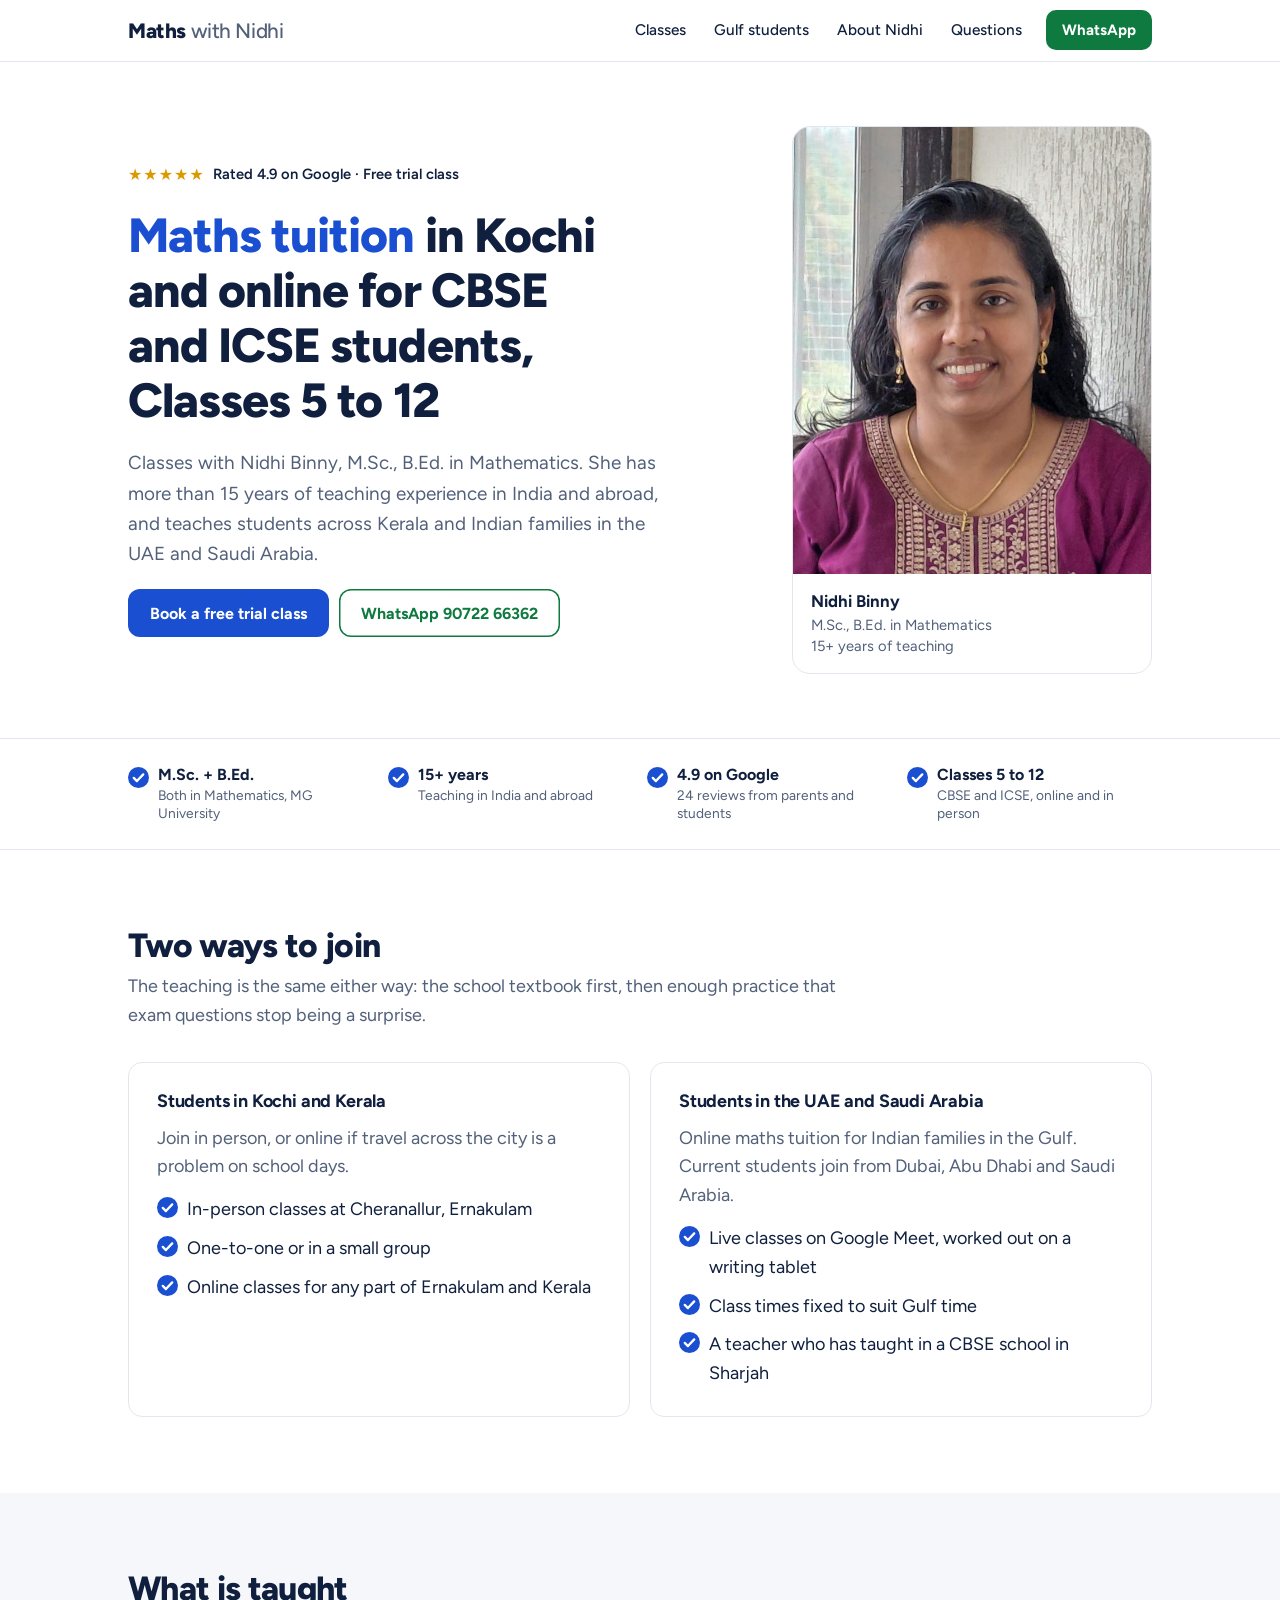
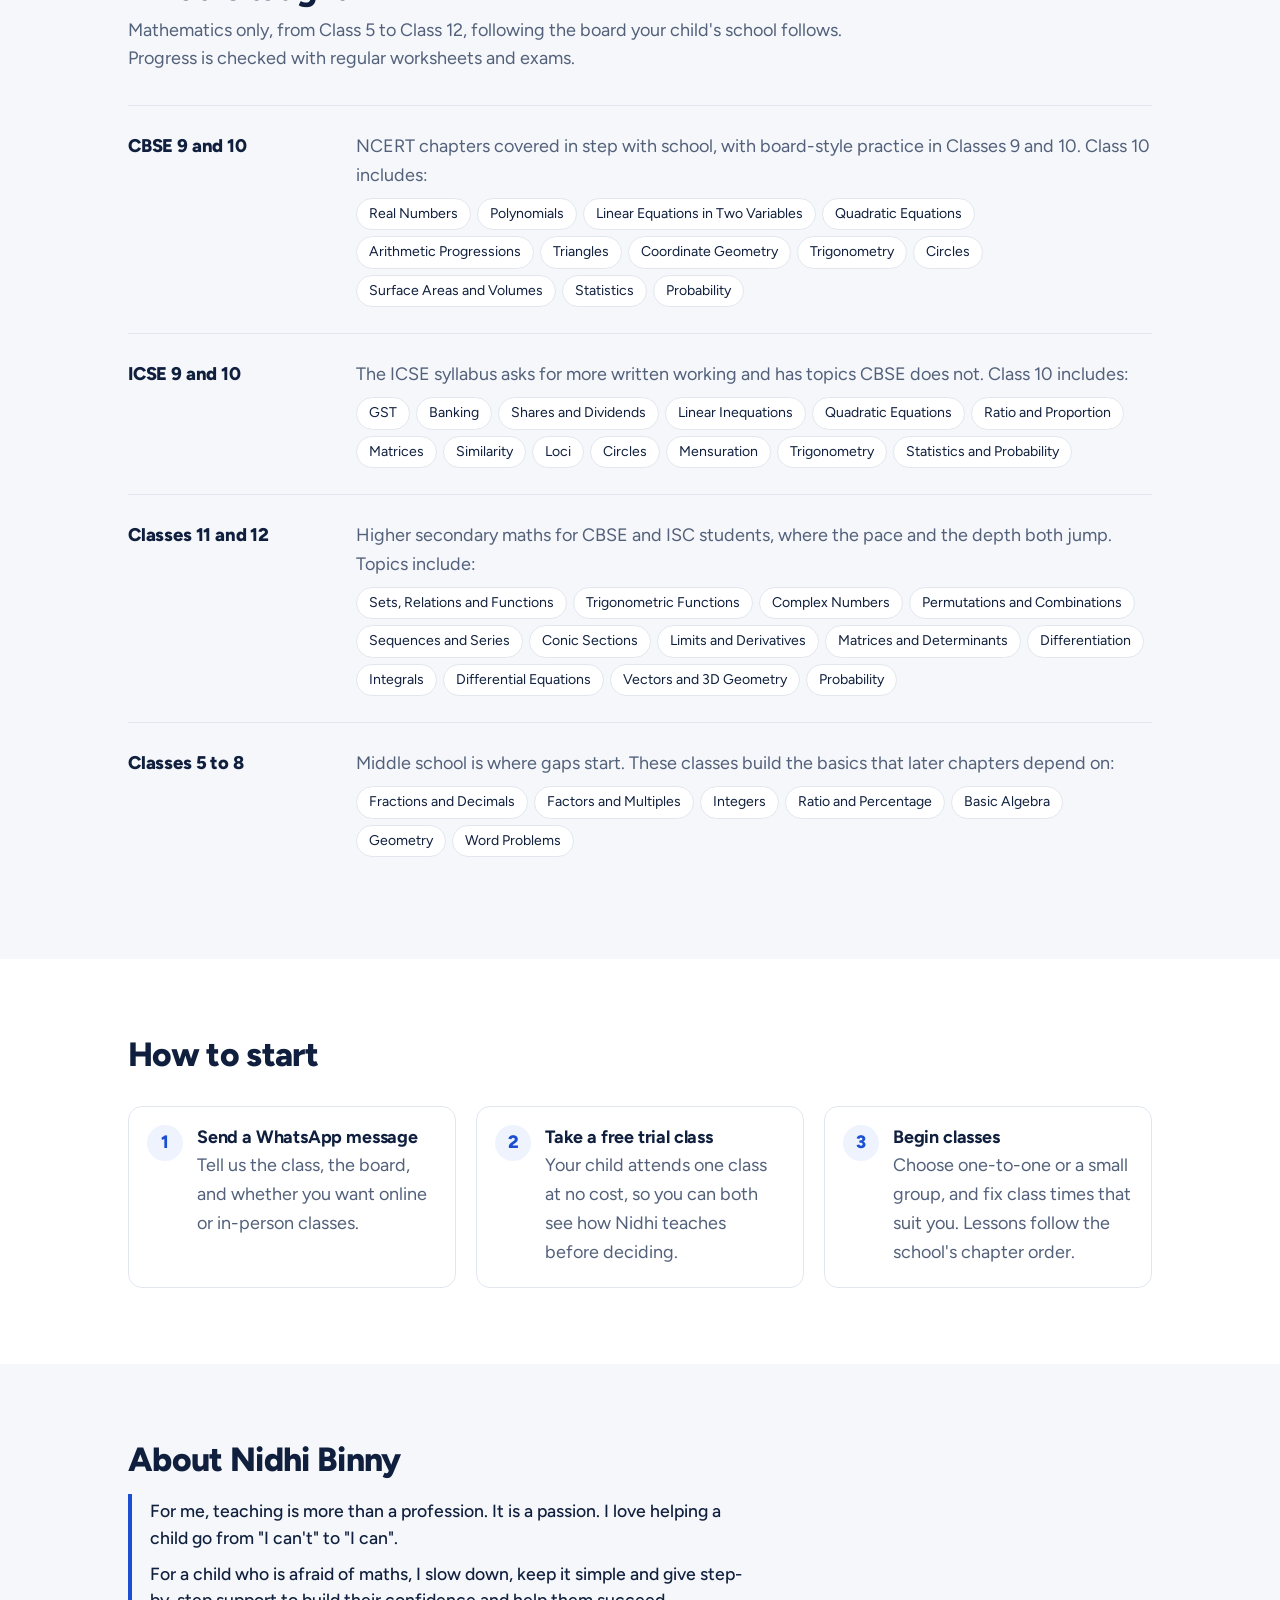
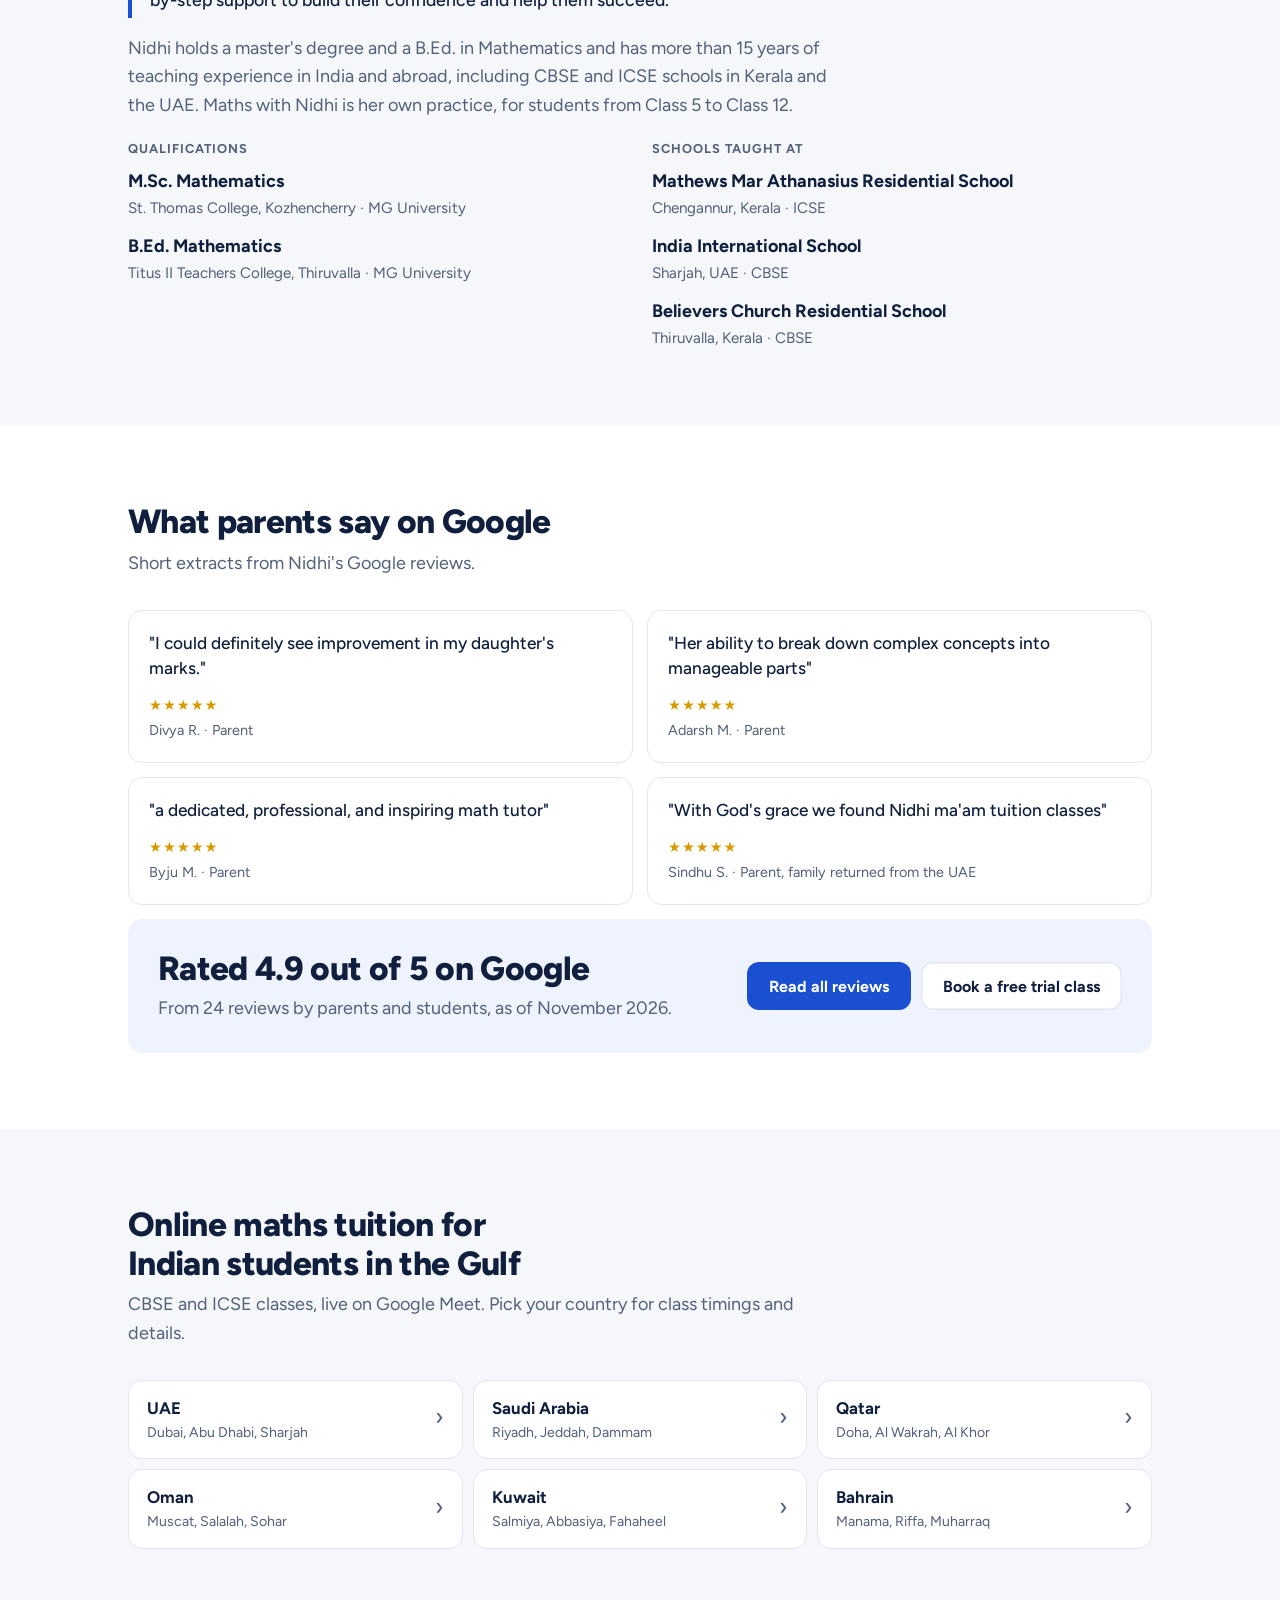
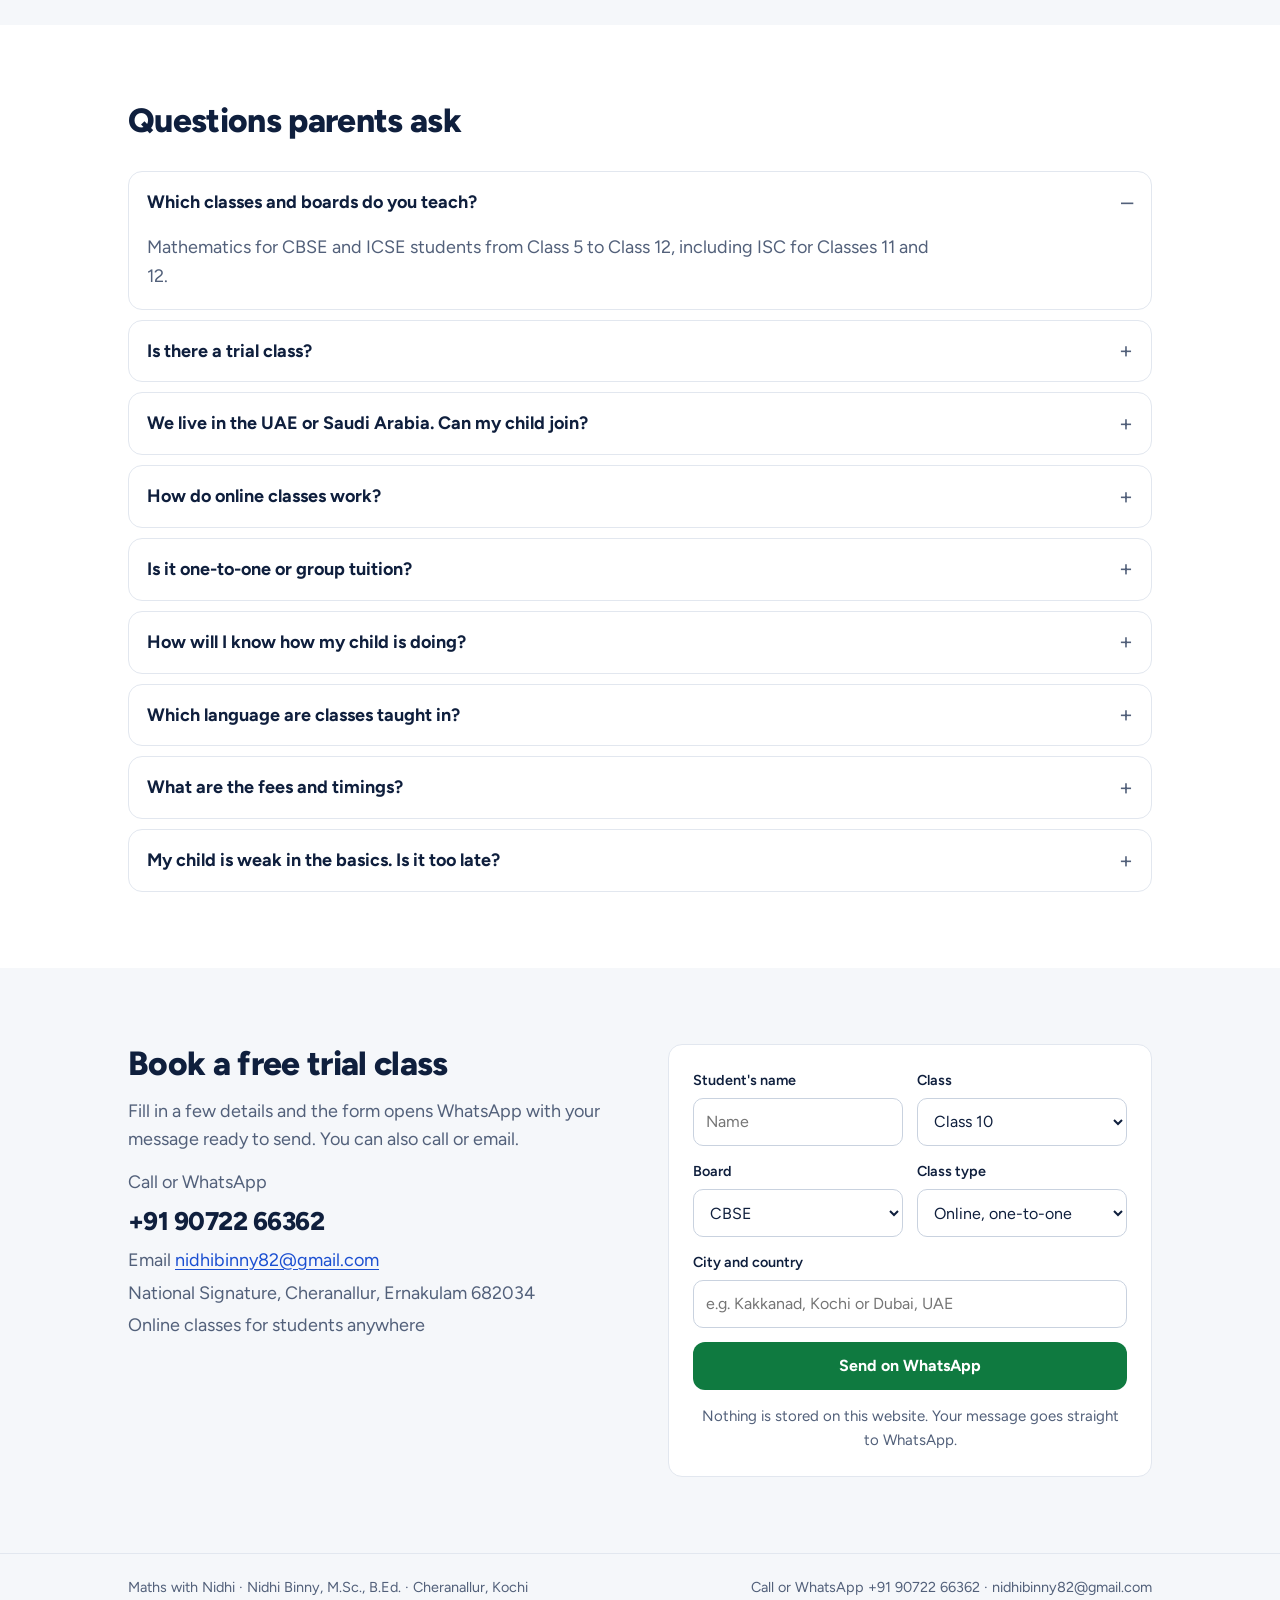
==== commit 6fa9138e: "Phone-first redesign: no logo, clean single-column layout, trust signals up front, call and WhatsApp" ====
--- a/index.html
+++ b/index.html
@@ -3,6 +3,7 @@
 <head>
 <meta charset="utf-8">
 <meta name="viewport" content="width=device-width, initial-scale=1">
+<meta name="theme-color" content="#ffffff">
 <title>Maths with Nidhi | Maths Tuition in Kochi &amp; Online, CBSE &amp; ICSE</title>
 <meta name="description" content="Maths tuition in Cheranallur, Kochi and online for Indian students in the UAE and Saudi Arabia. CBSE and ICSE, Classes 5 to 12. Rated 4.9 on Google. Free trial class.">
 <meta property="og:type" content="website">
@@ -12,7 +13,7 @@
 <meta property="og:locale" content="en_IN">
 <link rel="preconnect" href="https://fonts.googleapis.com">
 <link rel="preconnect" href="https://fonts.gstatic.com" crossorigin>
-<link href="https://fonts.googleapis.com/css2?family=Bricolage+Grotesque:opsz,wght@12..96,500;12..96,700&family=Figtree:wght@400;500;600;700&display=swap" rel="stylesheet">
+<link href="https://fonts.googleapis.com/css2?family=Figtree:wght@400;500;600;700;800&display=swap" rel="stylesheet">
 <script type="application/ld+json">
 {
  "@context": "https://schema.org",
@@ -120,14 +121,13 @@
 }
 </script>
 <link rel="icon" href="favicon.svg" type="image/svg+xml">
-<link rel="stylesheet" href="css/site.css">
+<link rel="stylesheet" href="css/site.css?v=4">
 </head>
 <body>
 
 <header class="top">
   <div class="wrap">
     <a class="brand" href="#top" aria-label="Maths with Nidhi home">
-      <svg viewBox="0 0 34 34" aria-hidden="true"><defs><clipPath id="t"><rect width="34" height="34" rx="8"/></clipPath></defs><rect width="34" height="34" rx="8" fill="#ffffff"/><path d="M11.5 0V34M17 0V34M22.5 0V34M28 0V34M0 6H34M0 11.5H34M0 17H34M0 22.5H34" fill="none" stroke="#e3e9f2" stroke-width="0.6" clip-path="url(#t)"/><path d="M6 4.5V28H30.5" fill="none" stroke="#8fa0b8" stroke-width="1.3" stroke-linecap="round" stroke-linejoin="round"/><path d="M9.5 25L13.5 13.5L20.5 23" fill="none" stroke="#14233b" stroke-width="2.63" stroke-linecap="round" stroke-linejoin="round"/><path d="M20.5 23L27 6M23 9.3L27 6L27.8 11.1" fill="none" stroke="#f07a1a" stroke-width="2.63" stroke-linecap="round" stroke-linejoin="round"/><rect x="0.5" y="0.5" width="33" height="33" rx="7.5" fill="none" stroke="#c9d1dc" stroke-width="1"/></svg>
       <span class="brand-name">Maths <i>with Nidhi</i></span>
     </a>
     <nav class="nav" aria-label="Main">
@@ -152,27 +152,7 @@
           <a class="btn ghost" href="https://wa.me/919072266362?text=Hi%2C%20I%27d%20like%20to%20book%20a%20free%20trial%20maths%20class." rel="noopener">WhatsApp 90722 66362</a>
         </div>
       </div>
-      <figure class="example" style="margin:0">
-        <svg viewBox="0 0 320 290" role="img" aria-label="Graph of y equals x squared minus 4x plus 3, crossing the x axis at 1 and 3">
-          <g stroke="#e3e8f0" stroke-width="1">
-            <path d="M40 0V290M80 0V290M120 0V290M160 0V290M200 0V290M240 0V290M280 0V290M0 40H320M0 80H320M0 120H320M0 160H320M0 200H320M0 240H320M0 280H320"/>
-          </g>
-          <path d="M10 200H310M80 10V280" stroke="#14233b" stroke-width="2"/>
-          <path d="M80 80 Q160 400 240 80" fill="none" stroke="#f07a1a" stroke-width="3.5" stroke-linecap="round"/>
-          <circle cx="120" cy="200" r="6" fill="#ffffff" stroke="#111d35" stroke-width="2"/>
-          <circle cx="200" cy="200" r="6" fill="#ffffff" stroke="#111d35" stroke-width="2"/>
-          <circle cx="160" cy="240" r="4" fill="#14233b"/>
-          <g font-family="Figtree, sans-serif" font-size="14" fill="#14233b" font-weight="600">
-            <text x="108" y="190">x = 1</text>
-            <text x="206" y="190">x = 3</text>
-            <text x="170" y="262">(2, −1)</text>
-            <text x="300" y="218">x</text>
-            <text x="64" y="20">y</text>
-            <text x="150" y="40" fill="#b8520a" font-size="16">y = x² − 4x + 3</text>
-          </g>
-        </svg>
-        <figcaption>Class 10, Quadratic Equations: the roots of (x − 1)(x − 3) = 0 are where the curve meets the x-axis. Seeing it drawn is often what makes it click.</figcaption>
-      </figure>
+      <figure class="teacher"><img class="photo-img" src="img/nidhi-binny-maths-tutor.jpg" alt="Nidhi Binny, maths tuition teacher in Kochi" width="640" height="800"><figcaption><b>Nidhi Binny</b><span>M.Sc., B.Ed. in Mathematics</span><span>15+ years of teaching</span></figcaption></figure>
     </div>
   </div>
 
@@ -276,8 +256,7 @@
 
   <section class="about" id="about">
     <div class="wrap">
-      <img class="photo-img" src="img/nidhi-binny-maths-tutor.jpg" alt="Nidhi Binny, maths tuition teacher in Kochi" width="640" height="800">
-      <div class="about-copy">
+            <div class="about-copy">
         <h2>About Nidhi Binny</h2>
         <blockquote>
           <p>For me, teaching is more than a profession. It is a passion. I love helping a child go from "I can't" to "I can".</p>
@@ -396,7 +375,7 @@
         <p>Fill in a few details and the form opens WhatsApp with your message ready to send. You can also call or email.</p>
         <div class="lines">
           <span>Call or WhatsApp</span>
-          <b>+91 90722 66362</b>
+          <b><a href="tel:+919072266362">+91 90722 66362</a></b>
           <span>Email <a href="mailto:nidhibinny82@gmail.com">nidhibinny82@gmail.com</a></span>
           <span>National Signature, Cheranallur, Ernakulam 682034</span>
           <span>Online classes for students anywhere</span>
@@ -423,7 +402,10 @@
   </section>
 </main>
 
-<a class="btn wa-float" href="https://wa.me/919072266362?text=Hi%2C%20I%27d%20like%20to%20book%20a%20free%20trial%20maths%20class." rel="noopener">Free trial on WhatsApp</a>
+<div class="actionbar">
+  <a class="btn call" href="tel:+919072266362">Call</a>
+  <a class="btn" href="https://wa.me/919072266362?text=Hi%2C%20I%27d%20like%20to%20book%20a%20free%20trial%20maths%20class." rel="noopener">WhatsApp free trial</a>
+</div>
 
 <footer>
   <div class="wrap">
--- a/css/site.css
+++ b/css/site.css
@@ -1,251 +1,220 @@
 :root {
-  /* Layout idea: calm, airy and rounded. Soft tinted ground, white cards that float on light shadows,
-     navy for weight, one warm orange accent taken from the logo. */
-  --paper: #f4f6fa;
-  --sheet: #ffffff;
-  --ink: #111d35;
-  --ink-soft: #55627a;
-  --rule: #e3e8f0;
-  --accent: #f07a1a;
-  --accent-deep: #b8520a;
-  --accent-soft: #fff1e4;
-  --blue-soft: #eaf0fb;
-  --shadow: 0 1px 2px rgba(17, 29, 53, 0.05), 0 12px 32px rgba(17, 29, 53, 0.07);
-  --shadow-lift: 0 2px 4px rgba(17, 29, 53, 0.06), 0 20px 44px rgba(17, 29, 53, 0.12);
-  --r-lg: 24px;
-  --r-md: 16px;
-  --font-display: "Bricolage Grotesque", "Trebuchet MS", system-ui, sans-serif;
-  --font-body: "Figtree", system-ui, -apple-system, "Segoe UI", sans-serif;
+  /* Layout idea: phone first. One column, plain white, large tap targets, proof (rating, degrees, years) before persuasion.
+     Navy for text, one calm blue for actions, green only for WhatsApp. */
+  --bg: #ffffff;
+  --soft: #f5f7fa;
+  --ink: #0f1f3d;
+  --ink-soft: #52607a;
+  --rule: #e2e7ef;
+  --blue: #1b4fd1;
+  --blue-deep: #153fa8;
+  --blue-soft: #eef3fe;
+  --green: #0f7a40;
+  --green-deep: #0b6233;
+  --gold: #d99a00;
+  --r: 14px;
+  --font: "Figtree", system-ui, -apple-system, "Segoe UI", Roboto, sans-serif;
   color-scheme: light;
 }
 * { box-sizing: border-box; }
-html { scroll-behavior: smooth; }
-body {
-  margin: 0;
-  background: var(--paper);
-  color: var(--ink);
-  font-family: var(--font-body);
-  font-size: 17px;
-  line-height: 1.65;
-  -webkit-font-smoothing: antialiased;
-}
+html { scroll-behavior: smooth; -webkit-text-size-adjust: 100%; }
+body { margin: 0; background: var(--bg); color: var(--ink); font-family: var(--font); font-size: 17px; line-height: 1.6; -webkit-font-smoothing: antialiased; }
 img, svg { max-width: 100%; }
-a { color: var(--accent-deep); text-underline-offset: 3px; }
-a:focus-visible, button:focus-visible, input:focus-visible, select:focus-visible, summary:focus-visible {
-  outline: 3px solid var(--accent); outline-offset: 3px;
-}
-h1, h2, h3 { font-family: var(--font-display); line-height: 1.08; text-wrap: balance; margin: 0; }
-h1 { font-size: clamp(2.3rem, 5.6vw, 3.9rem); font-weight: 700; letter-spacing: -0.03em; }
-h2 { font-size: clamp(1.7rem, 3.6vw, 2.5rem); font-weight: 700; letter-spacing: -0.025em; }
-h3 { font-size: 1.2rem; font-weight: 700; letter-spacing: -0.01em; }
+a { color: var(--blue); text-underline-offset: 3px; }
+a:focus-visible, button:focus-visible, input:focus-visible, select:focus-visible, summary:focus-visible { outline: 3px solid var(--blue); outline-offset: 2px; }
+h1, h2, h3 { font-family: var(--font); line-height: 1.15; text-wrap: balance; margin: 0; letter-spacing: -0.02em; }
+h1 { font-size: 1.95rem; font-weight: 800; }
+h2 { font-size: 1.55rem; font-weight: 800; }
+h3 { font-size: 1.12rem; font-weight: 700; letter-spacing: -0.01em; }
 p { margin: 0; }
-.wrap { max-width: 1120px; margin: 0 auto; padding: 0 24px; }
-.mark { color: var(--accent-deep); }
+.wrap { max-width: 1080px; margin: 0 auto; padding: 0 20px; }
+.mark { color: var(--blue); }
 
 /* Header */
-.top {
-  position: sticky; top: 0; z-index: 5;
-  background: rgba(255, 255, 255, 0.82);
-  -webkit-backdrop-filter: saturate(160%) blur(14px); backdrop-filter: saturate(160%) blur(14px);
-  border-bottom: 1px solid rgba(17, 29, 53, 0.07);
-}
-.top .wrap { display: flex; align-items: center; justify-content: space-between; gap: 16px; padding-top: 12px; padding-bottom: 12px; flex-wrap: wrap; }
-.brand { display: flex; align-items: center; gap: 10px; text-decoration: none; color: var(--ink); font-family: var(--font-display); font-weight: 700; font-size: 1.3rem; letter-spacing: -0.01em; }
-.brand svg { width: 36px; height: 36px; flex: none; }
+.top { position: sticky; top: 0; z-index: 5; background: var(--bg); border-bottom: 1px solid var(--rule); }
+.top .wrap { display: flex; align-items: center; justify-content: space-between; gap: 12px; padding-top: 10px; padding-bottom: 10px; }
+.brand { text-decoration: none; color: var(--ink); font-weight: 800; font-size: 1.15rem; letter-spacing: -0.02em; }
 .brand-name { white-space: nowrap; }
-.brand-name i { font-style: normal; font-weight: 500; color: var(--accent-deep); }
-.nav { display: flex; align-items: center; gap: 6px; flex-wrap: wrap; }
-.nav a.link { color: var(--ink); text-decoration: none; font-weight: 500; font-size: 0.96rem; padding: 8px 14px; border-radius: 999px; transition: background 0.15s; }
-.nav a.link:hover { background: rgba(17, 29, 53, 0.06); }
-.nav .btn { margin-left: 8px; }
-@media (max-width: 760px) { .nav a.link { display: none; } }
-@media (max-width: 480px) { .brand { font-size: 1.08rem; gap: 8px; } .brand svg { width: 30px; height: 30px; } }
-
-/* Buttons */
+.brand-name i { font-style: normal; font-weight: 500; color: var(--ink-soft); }
+.nav { display: flex; align-items: center; gap: 4px; }
+.nav a.link { display: none; color: var(--ink); text-decoration: none; font-weight: 500; font-size: 0.96rem; padding: 8px 12px; border-radius: 8px; }
+.nav a.link:hover { background: var(--soft); }
+
+/* Buttons: 48px tall for thumbs */
 .btn {
-  display: inline-flex; align-items: center; justify-content: center; gap: 8px;
-  background: var(--ink); color: #fff !important; text-decoration: none;
-  font-weight: 600; padding: 14px 24px; border-radius: 999px; border: 0;
-  font-family: var(--font-body); font-size: 1rem; line-height: 1.2; cursor: pointer;
-  box-shadow: 0 6px 16px rgba(17, 29, 53, 0.18);
-  transition: transform 0.15s, box-shadow 0.15s, background 0.15s;
-}
-.btn:hover { transform: translateY(-1px); background: #1c2c4d; box-shadow: 0 10px 22px rgba(17, 29, 53, 0.22); }
-.btn.small { padding: 10px 18px; font-size: 0.94rem; box-shadow: none; }
-.btn.ghost { background: var(--sheet); color: var(--ink) !important; box-shadow: inset 0 0 0 1.5px rgba(17, 29, 53, 0.16); }
-.btn.ghost:hover { background: var(--sheet); box-shadow: inset 0 0 0 1.5px var(--ink); }
-.btn.ghost.light { background: transparent; color: #fff !important; box-shadow: inset 0 0 0 1.5px rgba(255, 255, 255, 0.45); }
-.btn.ghost.light:hover { background: rgba(255, 255, 255, 0.1); box-shadow: inset 0 0 0 1.5px #fff; }
+  display: inline-flex; align-items: center; justify-content: center; gap: 8px; min-height: 48px;
+  background: var(--blue); color: #fff !important; text-decoration: none; font-weight: 700; font-size: 1rem; line-height: 1.2;
+  padding: 12px 22px; border-radius: 12px; border: 0; font-family: var(--font); cursor: pointer;
+}
+.btn:hover { background: var(--blue-deep); }
+.btn.small { min-height: 40px; padding: 8px 16px; font-size: 0.94rem; border-radius: 10px; }
+.btn.ghost, .btn.ghost.light { background: var(--bg); color: var(--ink) !important; box-shadow: inset 0 0 0 1.5px var(--rule); }
+.btn.ghost:hover, .btn.ghost.light:hover { background: var(--soft); }
+.btn[href*="wa.me"] { background: var(--green); }
+.btn[href*="wa.me"]:hover { background: var(--green-deep); }
+.btn.ghost[href*="wa.me"] { background: var(--bg); color: var(--green) !important; box-shadow: inset 0 0 0 1.5px var(--green); }
+.btn.ghost[href*="wa.me"]:hover { background: #eef8f1; }
 
 /* Hero */
-.hero {
-  background:
-    radial-gradient(720px 420px at 88% -8%, rgba(240, 122, 26, 0.16), transparent 62%),
-    radial-gradient(640px 420px at -6% 18%, rgba(60, 110, 220, 0.13), transparent 60%),
-    var(--paper);
-}
-.hero .wrap { display: grid; grid-template-columns: 1.2fr 1fr; gap: 56px; align-items: center; padding-top: 76px; padding-bottom: 84px; }
-.hero-copy { display: flex; flex-direction: column; gap: 22px; align-items: flex-start; }
-.eyebrow {
-  display: inline-flex; align-items: center; gap: 9px;
-  font-weight: 600; font-size: 0.88rem; color: var(--ink);
-  background: var(--sheet); padding: 7px 14px 7px 12px; border-radius: 999px; box-shadow: var(--shadow);
-}
-.eyebrow::before { content: ""; width: 8px; height: 8px; border-radius: 50%; background: var(--accent); }
-.lead { font-size: 1.2rem; color: var(--ink-soft); max-width: 33em; }
-.cta-row { display: flex; gap: 12px; flex-wrap: wrap; }
-.crumbs { font-size: 0.9rem; color: var(--ink-soft); }
+.hero { background: var(--bg); }
+.hero .wrap { display: flex; flex-direction: column; gap: 20px; padding-top: 22px; padding-bottom: 32px; }
+.hero-copy { display: flex; flex-direction: column; gap: 16px; }
+.crumbs { font-size: 0.86rem; color: var(--ink-soft); }
 .crumbs a { color: var(--ink-soft); }
-.example { background: var(--sheet); border-radius: var(--r-lg); padding: 22px; box-shadow: var(--shadow-lift); }
-.example figcaption { font-size: 0.92rem; color: var(--ink-soft); margin-top: 12px; }
-.example svg { display: block; width: 100%; height: auto; border-radius: 12px; }
-@media (max-width: 860px) { .hero .wrap { grid-template-columns: 1fr; gap: 36px; padding-top: 44px; padding-bottom: 56px; } }
-
-/* Photo */
-.photo-img { width: 100%; height: auto; aspect-ratio: 4 / 5; object-fit: cover; border-radius: 28px; box-shadow: var(--shadow-lift); display: block; }
-.hero .photo-img { max-width: 380px; justify-self: end; }
-@media (max-width: 860px) { .hero .photo-img { justify-self: start; max-width: 300px; } .about .photo-img { max-width: 240px; } }
-
-/* Facts strip */
-.facts { padding: 0 24px; margin-top: -36px; position: relative; z-index: 1; }
-.facts .wrap { background: var(--ink); color: #fff; border-radius: var(--r-lg); padding: 0 34px; box-shadow: var(--shadow-lift); }
-.facts ul { list-style: none; margin: 0; padding: 26px 0; display: grid; grid-template-columns: repeat(4, 1fr); gap: 24px; }
-.facts li { display: flex; flex-direction: column; gap: 3px; }
-.facts strong { font-family: var(--font-display); font-size: 1.25rem; letter-spacing: -0.01em; color: #fff; }
-.facts span { font-size: 0.93rem; color: #b9c4d8; }
-@media (max-width: 860px) { .facts { margin-top: -24px; } .facts .wrap { padding: 0 24px; } .facts ul { grid-template-columns: repeat(2, 1fr); } }
-
-section { padding: 88px 0; }
-.sec-head { display: flex; flex-direction: column; gap: 12px; margin-bottom: 36px; max-width: 40em; }
-.sec-head p { color: var(--ink-soft); font-size: 1.06rem; }
-@media (max-width: 700px) { section { padding: 60px 0; } }
-
-/* Two-up panels */
-.two { display: grid; grid-template-columns: 1fr 1fr; gap: 24px; }
-.panel { background: var(--sheet); border-radius: var(--r-lg); padding: 32px; display: flex; flex-direction: column; gap: 14px; box-shadow: var(--shadow); }
-.panel.kochi { background: linear-gradient(160deg, var(--blue-soft), var(--sheet) 70%); }
-.panel.abroad { background: linear-gradient(160deg, var(--accent-soft), var(--sheet) 70%); }
+.eyebrow { display: flex; align-items: center; flex-wrap: wrap; gap: 8px; font-weight: 600; font-size: 0.92rem; color: var(--ink); }
+.eyebrow::before { content: "★★★★★"; color: var(--gold); letter-spacing: 1px; font-size: 1rem; }
+.lead { font-size: 1.06rem; color: var(--ink-soft); max-width: 34em; }
+.cta-row { display: flex; flex-direction: column; gap: 10px; }
+.cta-row .btn { width: 100%; }
+
+/* Teacher card: compact row on phones, portrait on wide screens */
+.teacher { margin: 0; order: -1; display: flex; align-items: center; gap: 14px; padding: 12px; background: var(--soft); border-radius: var(--r); }
+.teacher .photo-img { width: 68px; height: 68px; aspect-ratio: 1; border-radius: 50%; object-fit: cover; object-position: 50% 22%; flex: none; }
+.teacher figcaption { display: flex; flex-direction: column; gap: 1px; font-size: 0.92rem; color: var(--ink-soft); line-height: 1.4; }
+.teacher figcaption b { font-size: 1.05rem; color: var(--ink); }
+.photo-img { display: block; }
+
+/* Facts: proof points */
+.facts { background: var(--bg); border-top: 1px solid var(--rule); border-bottom: 1px solid var(--rule); }
+.facts ul { list-style: none; margin: 0; padding: 18px 0; display: grid; grid-template-columns: 1fr 1fr; gap: 16px 14px; }
+.facts li { position: relative; padding-left: 30px; display: flex; flex-direction: column; }
+.facts li::before, .panel li::before {
+  content: ""; position: absolute; left: 0; top: 2px; width: 21px; height: 21px; border-radius: 50%;
+  background: var(--blue) url("data:image/svg+xml,%3Csvg xmlns='http://www.w3.org/2000/svg' viewBox='0 0 20 20'%3E%3Cpath d='M5.5 10.4l3 3 6-6.4' fill='none' stroke='%23fff' stroke-width='2.2' stroke-linecap='round' stroke-linejoin='round'/%3E%3C/svg%3E") center / 100% no-repeat;
+}
+.facts strong { font-size: 1rem; font-weight: 700; line-height: 1.3; }
+.facts span { font-size: 0.86rem; color: var(--ink-soft); line-height: 1.35; }
+
+section { padding: 44px 0; }
+section:nth-of-type(even) { background: var(--soft); }
+.sec-head { display: flex; flex-direction: column; gap: 8px; margin-bottom: 22px; max-width: 40em; }
+.sec-head p { color: var(--ink-soft); }
+
+/* Cards */
+.two { display: grid; grid-template-columns: 1fr; gap: 14px; }
+.panel { background: var(--bg); border: 1px solid var(--rule); border-radius: var(--r); padding: 22px; display: flex; flex-direction: column; gap: 12px; }
 .panel p { color: var(--ink-soft); }
-.panel ul { list-style: none; margin: 4px 0 0; padding: 0; display: flex; flex-direction: column; gap: 10px; }
+.panel ul { list-style: none; margin: 2px 0 0; padding: 0; display: flex; flex-direction: column; gap: 10px; }
 .panel li { position: relative; padding-left: 30px; }
-.panel li::before {
-  content: ""; position: absolute; left: 0; top: 0.28em; width: 19px; height: 19px; border-radius: 50%;
-  background: var(--ink) url("data:image/svg+xml,%3Csvg xmlns='http://www.w3.org/2000/svg' viewBox='0 0 20 20'%3E%3Cpath d='M5.5 10.4l3 3 6-6.4' fill='none' stroke='%23fff' stroke-width='2.2' stroke-linecap='round' stroke-linejoin='round'/%3E%3C/svg%3E") center / 100% no-repeat;
-}
-@media (max-width: 760px) { .two { grid-template-columns: 1fr; } .panel { padding: 26px; } }
 
 /* Boards */
-.boards, .plain, .about, .contact { background: var(--sheet); }
-.board { display: grid; grid-template-columns: 200px 1fr; gap: 28px; padding: 28px 0; border-top: 1px solid var(--rule); align-items: start; }
-.board .tag { font-family: var(--font-display); font-size: 1.45rem; line-height: 1.15; font-weight: 700; letter-spacing: -0.015em; }
-.board p { color: var(--ink-soft); margin-bottom: 14px; }
-.chips { display: flex; flex-wrap: wrap; gap: 8px; list-style: none; margin: 0; padding: 0; }
-.chips li { background: var(--paper); border-radius: 999px; padding: 6px 14px; font-size: 0.92rem; font-weight: 500; }
-@media (max-width: 660px) { .board { grid-template-columns: 1fr; gap: 10px; } }
+.board { display: flex; flex-direction: column; gap: 8px; padding: 22px 0; border-top: 1px solid var(--rule); }
+.board .tag { font-size: 1.15rem; font-weight: 800; letter-spacing: -0.01em; }
+.board p { color: var(--ink-soft); margin-bottom: 8px; }
+.chips { display: flex; flex-wrap: wrap; gap: 6px; list-style: none; margin: 0; padding: 0; }
+.chips li { background: var(--bg); border: 1px solid var(--rule); border-radius: 999px; padding: 4px 12px; font-size: 0.88rem; }
 
 /* Steps */
-.steps { list-style: none; margin: 0; padding: 0; display: grid; grid-template-columns: repeat(3, 1fr); gap: 24px; counter-reset: s; }
-.steps li { counter-increment: s; background: var(--sheet); border-radius: var(--r-lg); padding: 30px; display: flex; flex-direction: column; gap: 10px; box-shadow: var(--shadow); }
-.steps li::before {
-  content: counter(s); font-family: var(--font-display); font-weight: 700; font-size: 1.15rem;
-  width: 44px; height: 44px; border-radius: 14px; background: var(--accent-soft); color: var(--accent-deep);
-  display: grid; place-items: center; margin-bottom: 6px;
-}
+.steps { list-style: none; margin: 0; padding: 0; display: grid; grid-template-columns: 1fr; gap: 14px; counter-reset: s; }
+.steps li { counter-increment: s; position: relative; background: var(--bg); border: 1px solid var(--rule); border-radius: var(--r); padding: 20px 20px 20px 68px; display: flex; flex-direction: column; gap: 4px; }
+.steps li::before { content: counter(s); position: absolute; left: 18px; top: 18px; width: 36px; height: 36px; border-radius: 50%; background: var(--blue-soft); color: var(--blue); font-weight: 800; display: grid; place-items: center; }
 .steps p { color: var(--ink-soft); }
-@media (max-width: 860px) { .steps { grid-template-columns: 1fr; } }
 
 /* About */
-.about .wrap { display: grid; grid-template-columns: 280px 1fr; gap: 56px; align-items: start; }
-.about-copy { display: flex; flex-direction: column; gap: 18px; }
-.about-copy > p { max-width: 38em; color: var(--ink-soft); }
-blockquote { margin: 0; display: flex; flex-direction: column; gap: 12px; max-width: 34em; font-family: var(--font-display); font-size: 1.35rem; line-height: 1.35; font-weight: 500; letter-spacing: -0.01em; }
-.about blockquote { padding: 26px 28px; background: var(--accent-soft); border-radius: var(--r-lg); }
-.cv { display: grid; grid-template-columns: 1fr 1fr; gap: 32px; margin-top: 10px; }
-.cv h3 { margin-bottom: 12px; font-size: 0.82rem; text-transform: uppercase; letter-spacing: 0.08em; color: var(--accent-deep); font-family: var(--font-body); }
-.cv dl { margin: 0; display: flex; flex-direction: column; gap: 14px; }
+.about .wrap { display: block; }
+.about-copy { display: flex; flex-direction: column; gap: 16px; }
+.about-copy > p { max-width: 40em; color: var(--ink-soft); }
+blockquote { margin: 0; display: flex; flex-direction: column; gap: 10px; max-width: 36em; font-size: 1.1rem; line-height: 1.5; font-weight: 500; }
+.about blockquote { padding: 4px 0 4px 18px; border-left: 4px solid var(--blue); }
+.cv { display: grid; grid-template-columns: 1fr; gap: 24px; margin-top: 6px; }
+.cv h3 { margin-bottom: 10px; font-size: 0.8rem; text-transform: uppercase; letter-spacing: 0.08em; color: var(--ink-soft); }
+.cv dl { margin: 0; display: flex; flex-direction: column; gap: 12px; }
 .cv dt { font-weight: 700; }
-.cv dd { margin: 0; color: var(--ink-soft); font-size: 0.97rem; }
-@media (max-width: 860px) { .about .wrap { grid-template-columns: 1fr; gap: 32px; } .cv { grid-template-columns: 1fr; } }
+.cv dd { margin: 0; color: var(--ink-soft); font-size: 0.95rem; }
 
 /* Reviews */
-.quotes { display: grid; grid-template-columns: repeat(2, 1fr); gap: 24px; margin-bottom: 24px; }
-.quote { margin: 0; background: var(--sheet); border-radius: var(--r-lg); padding: 30px; display: flex; flex-direction: column; gap: 18px; justify-content: space-between; box-shadow: var(--shadow); }
-.quote blockquote { font-size: 1.28rem; }
-.quote figcaption { color: var(--ink-soft); font-size: 0.93rem; display: flex; flex-direction: column; gap: 4px; }
-.quote figcaption::before { content: "★★★★★"; color: var(--accent); letter-spacing: 2px; font-size: 1rem; }
-.reviews .box {
-  background: radial-gradient(520px 260px at 100% 0%, rgba(240, 122, 26, 0.38), transparent 65%), var(--ink);
-  color: #fff; border-radius: 28px; padding: 40px; display: flex; justify-content: space-between; align-items: center; gap: 28px; flex-wrap: wrap;
-}
-.reviews .box p { color: #c3cde0; max-width: 34em; margin-top: 10px; }
-.reviews .box .btn:not(.ghost) { background: var(--accent); color: var(--ink) !important; box-shadow: none; }
-.reviews .box .btn:not(.ghost):hover { background: #ff9238; }
-@media (max-width: 700px) { .quotes { grid-template-columns: 1fr; } .reviews .box { padding: 30px 26px; } }
+.quotes { display: grid; grid-template-columns: 1fr; gap: 14px; margin-bottom: 14px; }
+.quote { margin: 0; background: var(--bg); border: 1px solid var(--rule); border-radius: var(--r); padding: 20px; display: flex; flex-direction: column; gap: 12px; }
+.quote blockquote { font-size: 1.08rem; }
+.quote figcaption { color: var(--ink-soft); font-size: 0.9rem; display: flex; flex-direction: column; gap: 2px; }
+.quote figcaption::before { content: "★★★★★"; color: var(--gold); letter-spacing: 1px; }
+.reviews .box { background: var(--blue-soft); border-radius: var(--r); padding: 22px; display: flex; flex-direction: column; gap: 16px; }
+.reviews .box p { color: var(--ink-soft); margin-top: 6px; }
 
 /* Gulf country links */
-.countries { display: grid; grid-template-columns: repeat(3, 1fr); gap: 16px; }
-.countries a {
-  position: relative; background: var(--sheet); border-radius: 20px; padding: 20px 48px 20px 22px; text-decoration: none; color: var(--ink);
-  display: flex; flex-direction: column; gap: 2px; box-shadow: var(--shadow); transition: transform 0.15s, box-shadow 0.15s;
-}
-.countries a::after { content: "→"; position: absolute; right: 20px; top: 50%; transform: translateY(-50%); font-size: 1.2rem; color: var(--accent-deep); transition: right 0.15s; }
-.countries a:hover { transform: translateY(-2px); box-shadow: var(--shadow-lift); }
-.countries a:hover::after { right: 15px; }
-.countries b { font-family: var(--font-display); font-size: 1.18rem; letter-spacing: -0.01em; }
-.countries span { color: var(--ink-soft); font-size: 0.92rem; }
-.countries a[aria-current="page"] { background: var(--accent-soft); box-shadow: none; }
-.countries a[aria-current="page"]::after { content: "●"; font-size: 0.7rem; }
-@media (max-width: 760px) { .countries { grid-template-columns: 1fr 1fr; } }
-@media (max-width: 460px) { .countries { grid-template-columns: 1fr; } }
+.countries { display: grid; grid-template-columns: 1fr; gap: 10px; }
+.countries a { position: relative; background: var(--bg); border: 1px solid var(--rule); border-radius: var(--r); padding: 14px 44px 14px 18px; min-height: 56px; text-decoration: none; color: var(--ink); display: flex; flex-direction: column; justify-content: center; }
+.countries a::after { content: "›"; position: absolute; right: 18px; top: 50%; transform: translateY(-54%); font-size: 1.5rem; color: var(--ink-soft); }
+.countries a:hover { border-color: var(--blue); }
+.countries b { font-size: 1.05rem; }
+.countries span { color: var(--ink-soft); font-size: 0.88rem; }
+.countries a[aria-current="page"] { background: var(--blue-soft); border-color: var(--blue-soft); }
 
 /* Country pages */
 .times-wrap { overflow-x: auto; }
-table.times { border-collapse: separate; border-spacing: 0; width: 100%; max-width: 560px; background: var(--sheet); font-variant-numeric: tabular-nums; border-radius: var(--r-md); overflow: hidden; box-shadow: var(--shadow); }
-table.times th, table.times td { text-align: left; padding: 14px 20px; border-bottom: 1px solid var(--rule); }
+table.times { border-collapse: separate; border-spacing: 0; width: 100%; max-width: 520px; background: var(--bg); font-variant-numeric: tabular-nums; border: 1px solid var(--rule); border-radius: var(--r); overflow: hidden; }
+table.times th, table.times td { text-align: left; padding: 12px 16px; border-bottom: 1px solid var(--rule); }
 table.times tr:last-child td { border-bottom: 0; }
-table.times th { background: var(--ink); color: #fff; font-weight: 600; font-size: 0.93rem; }
-.note { color: var(--ink-soft); font-size: 0.95rem; margin-top: 16px; max-width: 40em; }
-.prose { display: flex; flex-direction: column; gap: 16px; max-width: 42em; }
-.prose p { color: var(--ink-soft); font-size: 1.06rem; }
+table.times th { background: var(--soft); font-weight: 700; font-size: 0.9rem; }
+.note { color: var(--ink-soft); font-size: 0.93rem; margin-top: 14px; max-width: 40em; }
+.prose { display: flex; flex-direction: column; gap: 14px; max-width: 42em; }
+.prose p { color: var(--ink-soft); }
 
 /* FAQ */
-.faq .wrap { max-width: 860px; }
-.faq details { background: var(--sheet); border-radius: var(--r-md); padding: 0 24px; box-shadow: var(--shadow); }
-.faq details + details { margin-top: 12px; }
-.faq summary { cursor: pointer; font-weight: 600; padding: 20px 36px 20px 0; font-size: 1.06rem; list-style: none; position: relative; }
+.faq details { background: var(--bg); border: 1px solid var(--rule); border-radius: var(--r); padding: 0 18px; }
+.faq details + details { margin-top: 10px; }
+.faq summary { cursor: pointer; font-weight: 700; padding: 16px 30px 16px 0; min-height: 52px; list-style: none; position: relative; }
 .faq summary::-webkit-details-marker { display: none; }
-.faq summary::after { content: "+"; position: absolute; right: 0; top: 50%; transform: translateY(-50%); font-size: 1.5rem; font-weight: 400; color: var(--accent-deep); line-height: 1; }
+.faq summary::after { content: "+"; position: absolute; right: 0; top: 50%; transform: translateY(-50%); font-size: 1.4rem; font-weight: 400; color: var(--ink-soft); line-height: 1; }
 .faq details[open] summary::after { content: "–"; }
-.faq details p { padding-bottom: 22px; color: var(--ink-soft); max-width: 44em; }
+.faq details p { padding-bottom: 18px; color: var(--ink-soft); max-width: 44em; }
 
 /* Contact */
-.contact .wrap { display: grid; grid-template-columns: 1fr 1fr; gap: 56px; align-items: start; }
-.contact-copy { display: flex; flex-direction: column; gap: 18px; }
-.contact-copy > p { color: var(--ink-soft); font-size: 1.06rem; }
-.contact-copy .lines { display: flex; flex-direction: column; gap: 6px; font-size: 1.02rem; color: var(--ink-soft); }
-.contact-copy .lines b { font-family: var(--font-display); font-size: 1.9rem; letter-spacing: -0.02em; color: var(--ink); }
-form { background: var(--paper); border-radius: 28px; padding: 30px; display: grid; grid-template-columns: 1fr 1fr; gap: 16px; }
+.contact .wrap { display: flex; flex-direction: column; gap: 22px; }
+.contact-copy { display: flex; flex-direction: column; gap: 14px; }
+.contact-copy > p { color: var(--ink-soft); }
+.contact-copy .lines { display: flex; flex-direction: column; gap: 4px; color: var(--ink-soft); }
+.contact-copy .lines b { font-size: 1.6rem; font-weight: 800; letter-spacing: -0.02em; color: var(--ink); }
+.contact-copy .lines b a { color: inherit; text-decoration: none; }
+form { background: var(--bg); border: 1px solid var(--rule); border-radius: var(--r); padding: 18px; display: grid; grid-template-columns: 1fr; gap: 14px; }
 form .full { grid-column: 1 / -1; }
 label { display: flex; flex-direction: column; gap: 6px; font-weight: 600; font-size: 0.9rem; }
-input, select {
-  font: inherit; font-weight: 400; padding: 12px 14px; border: 1.5px solid transparent; border-radius: 12px; background: #fff; color: var(--ink); width: 100%;
-  box-shadow: 0 1px 2px rgba(17, 29, 53, 0.06); transition: border-color 0.15s;
-}
-input:focus, select:focus { border-color: var(--accent); outline: none; }
+input, select { font: inherit; font-size: 16px; font-weight: 400; min-height: 48px; padding: 10px 12px; border: 1.5px solid #c9d2df; border-radius: 10px; background: #fff; color: var(--ink); width: 100%; }
+input:focus, select:focus { border-color: var(--blue); outline: none; }
 form small { color: var(--ink-soft); text-align: center; }
-@media (max-width: 860px) { .contact .wrap { grid-template-columns: 1fr; gap: 32px; } }
-@media (max-width: 480px) { form { grid-template-columns: 1fr; padding: 22px; } }
-
-/* Floating WhatsApp button */
-.wa-float { position: fixed; right: 18px; bottom: 18px; z-index: 6; background: var(--accent); color: var(--ink) !important; box-shadow: 0 10px 26px rgba(184, 82, 10, 0.38); }
-.wa-float:hover { background: #ff9238; box-shadow: 0 14px 30px rgba(184, 82, 10, 0.42); }
-
-footer { background: var(--ink); color: #b9c4d8; font-size: 0.93rem; padding-bottom: 72px; }
-footer .wrap { display: flex; justify-content: space-between; gap: 12px; flex-wrap: wrap; padding-top: 30px; padding-bottom: 22px; }
-footer a { color: #fff; }
-
-@media (prefers-reduced-motion: reduce) {
-  html { scroll-behavior: auto; }
-  .btn, .countries a, .countries a::after, .nav a.link, input, select { transition: none; }
-  .btn:hover, .countries a:hover { transform: none; }
-}
+
+/* Phone action bar */
+.actionbar { position: fixed; left: 0; right: 0; bottom: 0; z-index: 6; display: grid; grid-template-columns: 1fr 1.6fr; gap: 10px; padding: 10px 14px calc(10px + env(safe-area-inset-bottom)); background: var(--bg); border-top: 1px solid var(--rule); box-shadow: 0 -6px 20px rgba(15, 31, 61, 0.08); }
+.actionbar .btn { width: 100%; padding-left: 10px; padding-right: 10px; }
+.actionbar .call { background: var(--bg); color: var(--ink) !important; box-shadow: inset 0 0 0 1.5px var(--ink); }
+
+footer { background: var(--soft); border-top: 1px solid var(--rule); color: var(--ink-soft); font-size: 0.9rem; padding-bottom: 84px; }
+footer .wrap { display: flex; flex-direction: column; gap: 6px; padding-top: 22px; padding-bottom: 22px; }
+
+/* Wider screens */
+@media (min-width: 560px) {
+  .cta-row { flex-direction: row; flex-wrap: wrap; }
+  .cta-row .btn { width: auto; }
+  .countries, .quotes { grid-template-columns: 1fr 1fr; }
+  form { grid-template-columns: 1fr 1fr; padding: 24px; }
+}
+@media (min-width: 860px) {
+  body { font-size: 18px; }
+  h1 { font-size: 3rem; }
+  h2 { font-size: 2.1rem; }
+  .wrap { padding: 0 28px; }
+  .brand { font-size: 1.3rem; }
+  .nav a.link { display: inline-block; }
+  .nav .btn { margin-left: 8px; }
+  .hero .wrap { display: grid; grid-template-columns: 1.3fr 1fr; gap: 56px; align-items: center; padding-top: 64px; padding-bottom: 64px; }
+  .hero-copy { gap: 20px; }
+  .lead { font-size: 1.18rem; }
+  .teacher { order: 0; flex-direction: column; align-items: stretch; gap: 0; padding: 0; background: var(--bg); border: 1px solid var(--rule); border-radius: 18px; overflow: hidden; max-width: 360px; justify-self: end; }
+  .teacher .photo-img { width: 100%; height: auto; aspect-ratio: 4 / 5; border-radius: 0; object-position: 50% 0; }
+  .teacher figcaption { padding: 16px 18px; }
+  .facts ul { grid-template-columns: repeat(4, 1fr); padding: 26px 0; }
+  section { padding: 76px 0; }
+  .sec-head { margin-bottom: 32px; }
+  .two { grid-template-columns: 1fr 1fr; gap: 20px; }
+  .panel { padding: 28px; }
+  .board { display: grid; grid-template-columns: 200px 1fr; gap: 28px; padding: 26px 0; }
+  .steps { grid-template-columns: repeat(3, 1fr); gap: 20px; }
+  .cv { grid-template-columns: 1fr 1fr; }
+  .countries { grid-template-columns: repeat(3, 1fr); }
+  .reviews .box { flex-direction: row; justify-content: space-between; align-items: center; padding: 30px; }
+  .contact .wrap { display: grid; grid-template-columns: 1fr 1fr; gap: 56px; align-items: start; }
+  .actionbar { display: none; }
+  footer { padding-bottom: 0; }
+  footer .wrap { flex-direction: row; justify-content: space-between; }
+}
+@media (prefers-reduced-motion: reduce) { html { scroll-behavior: auto; } }
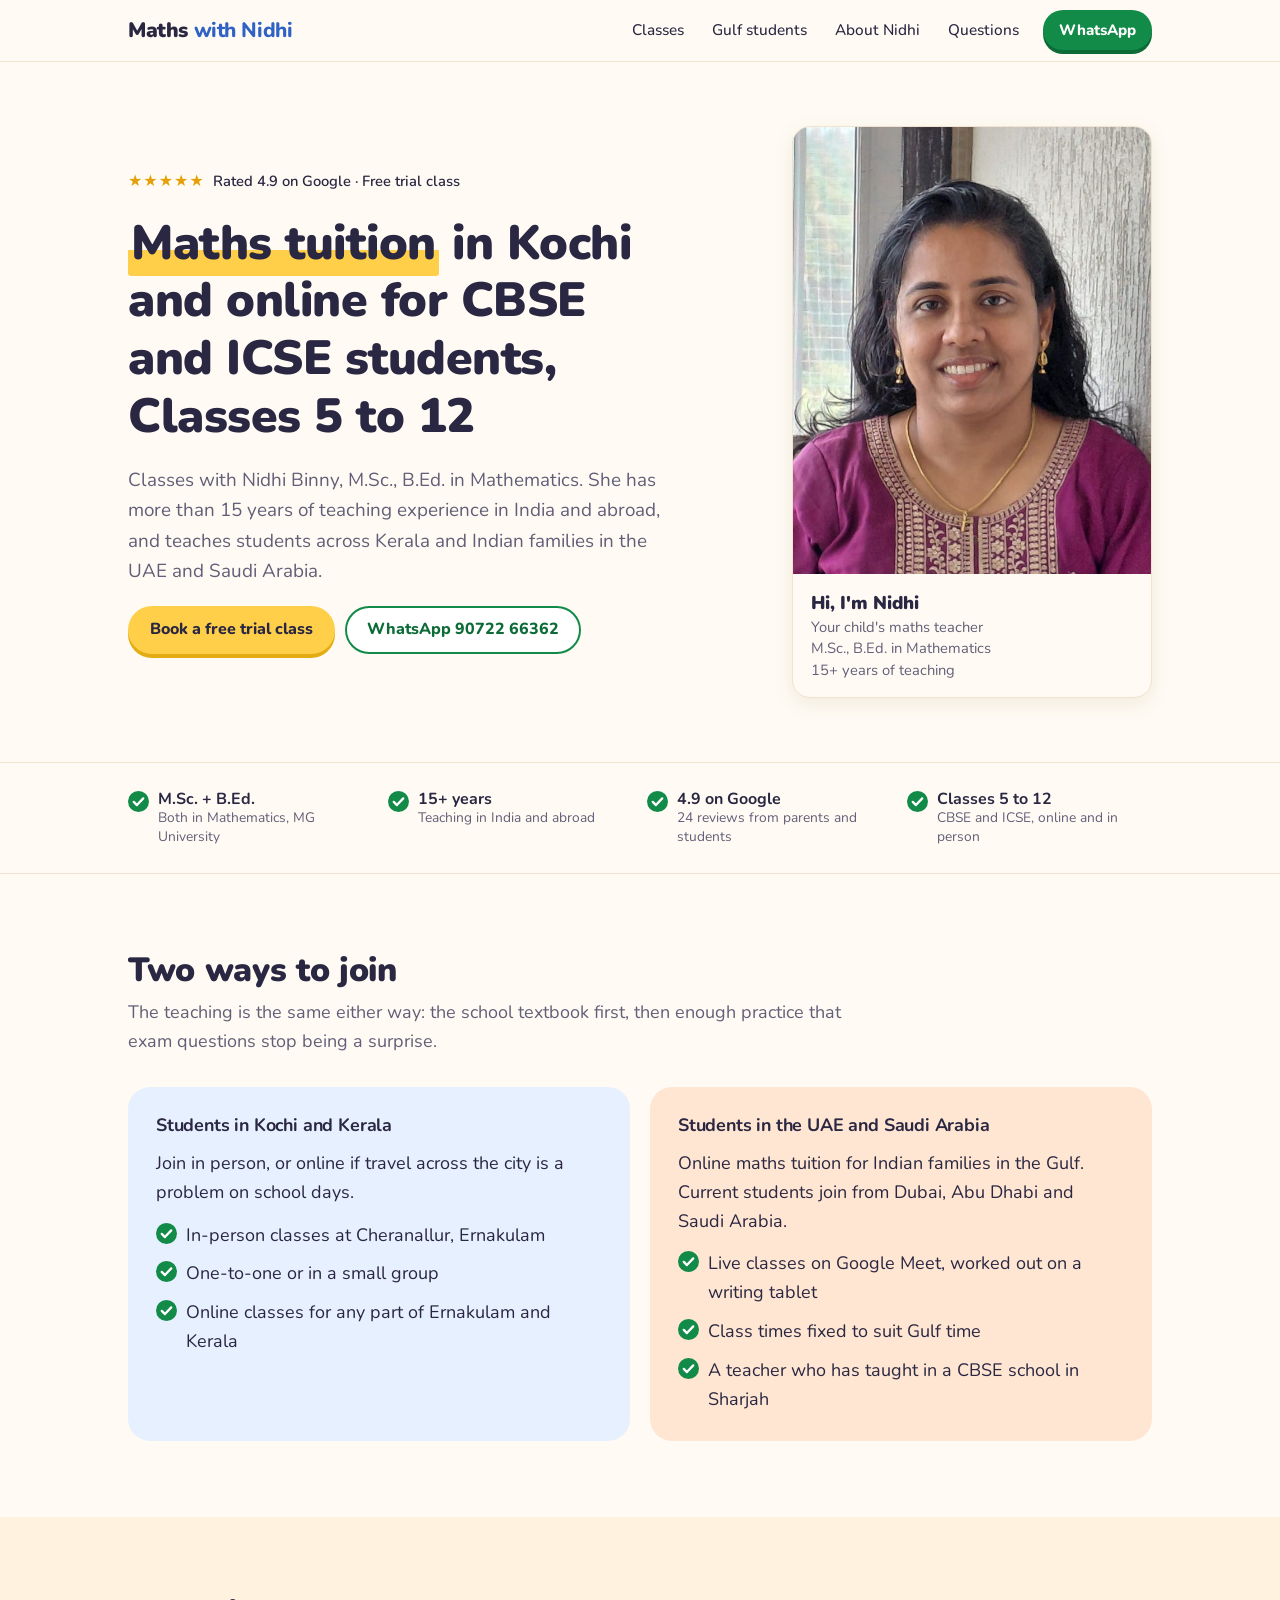
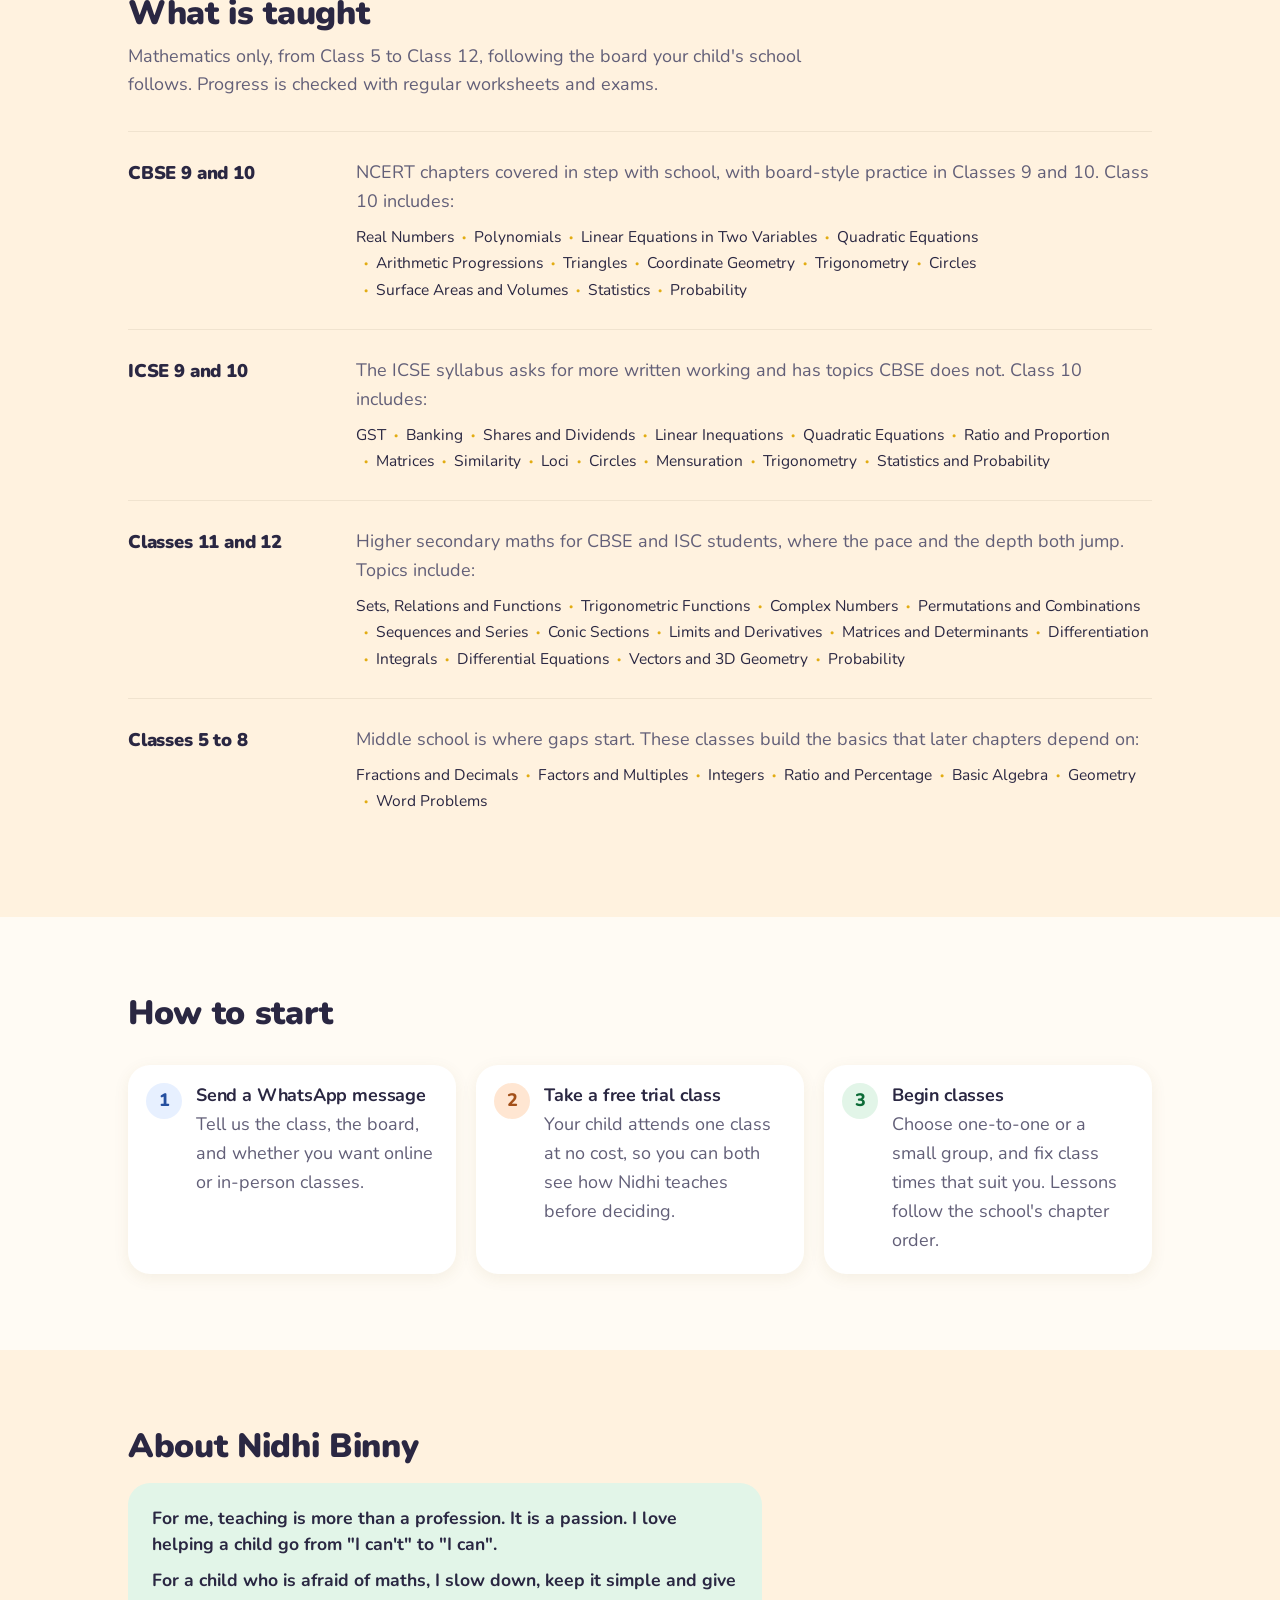
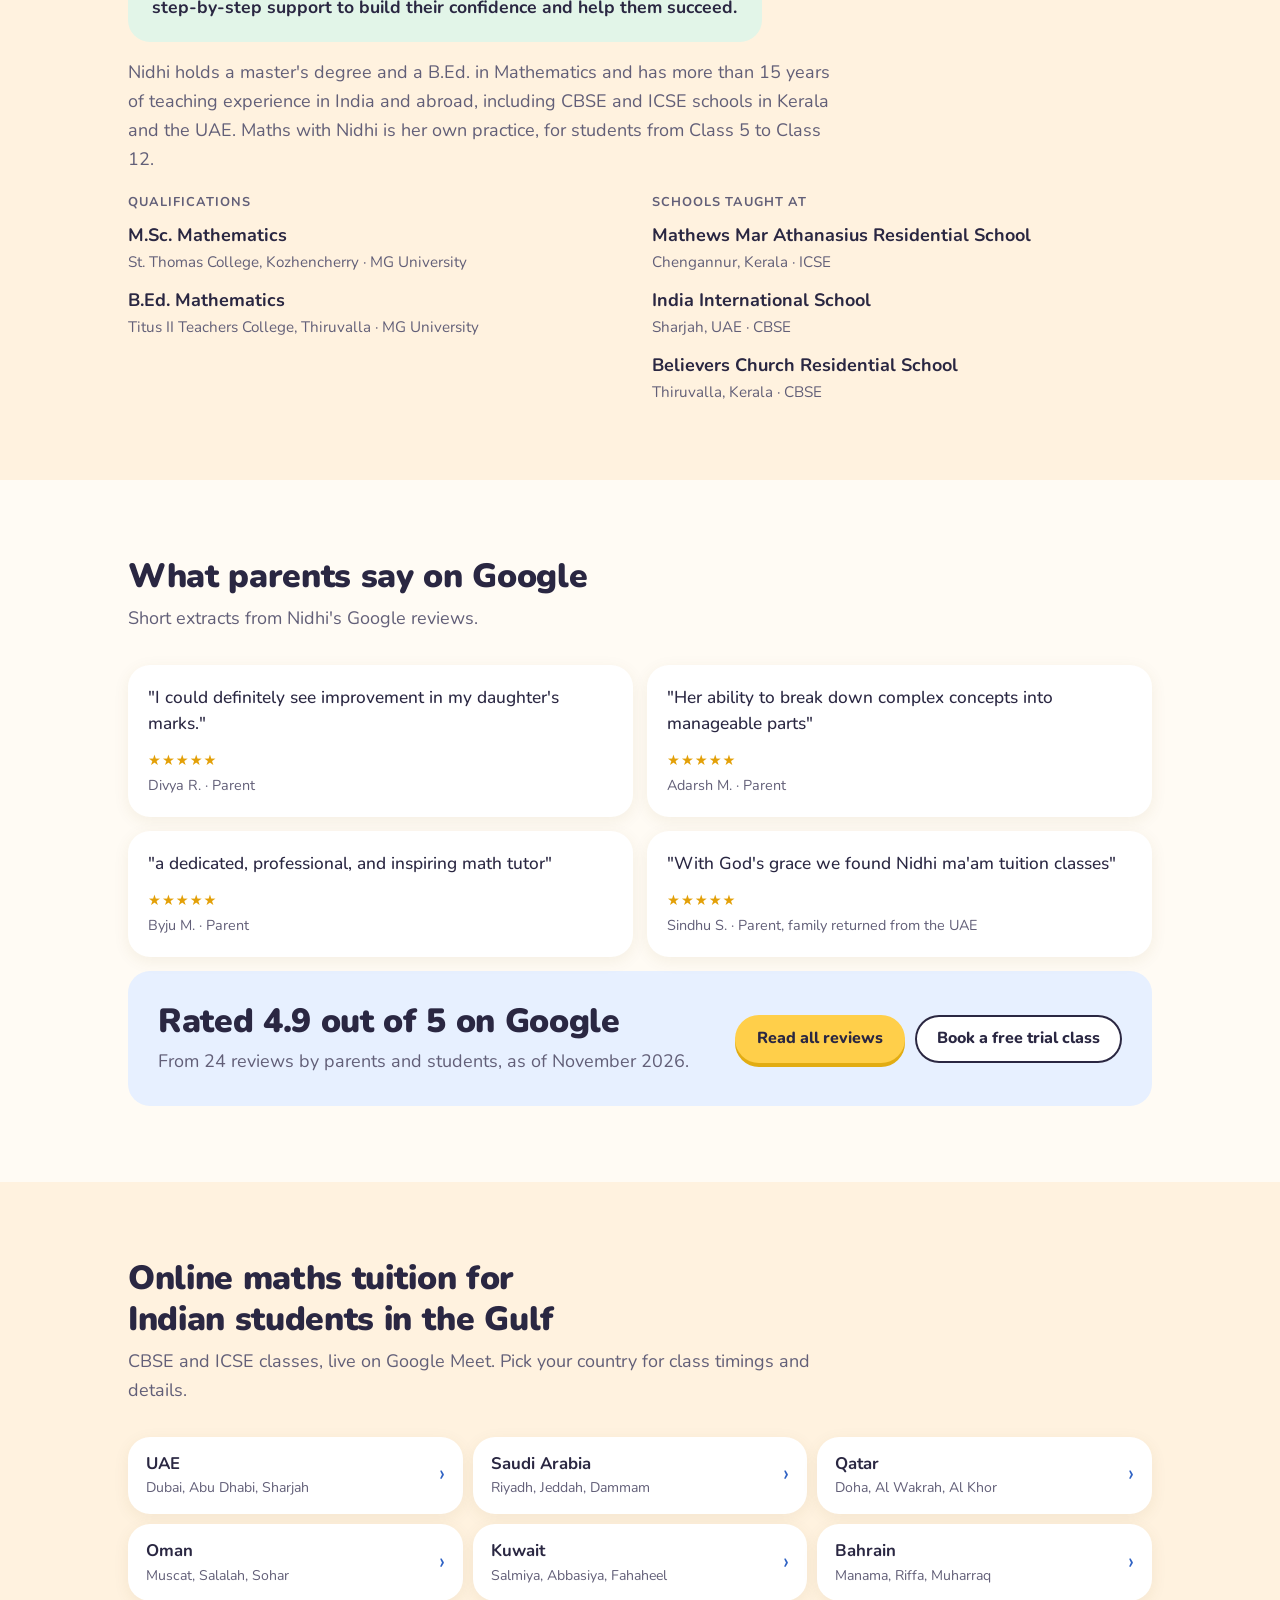
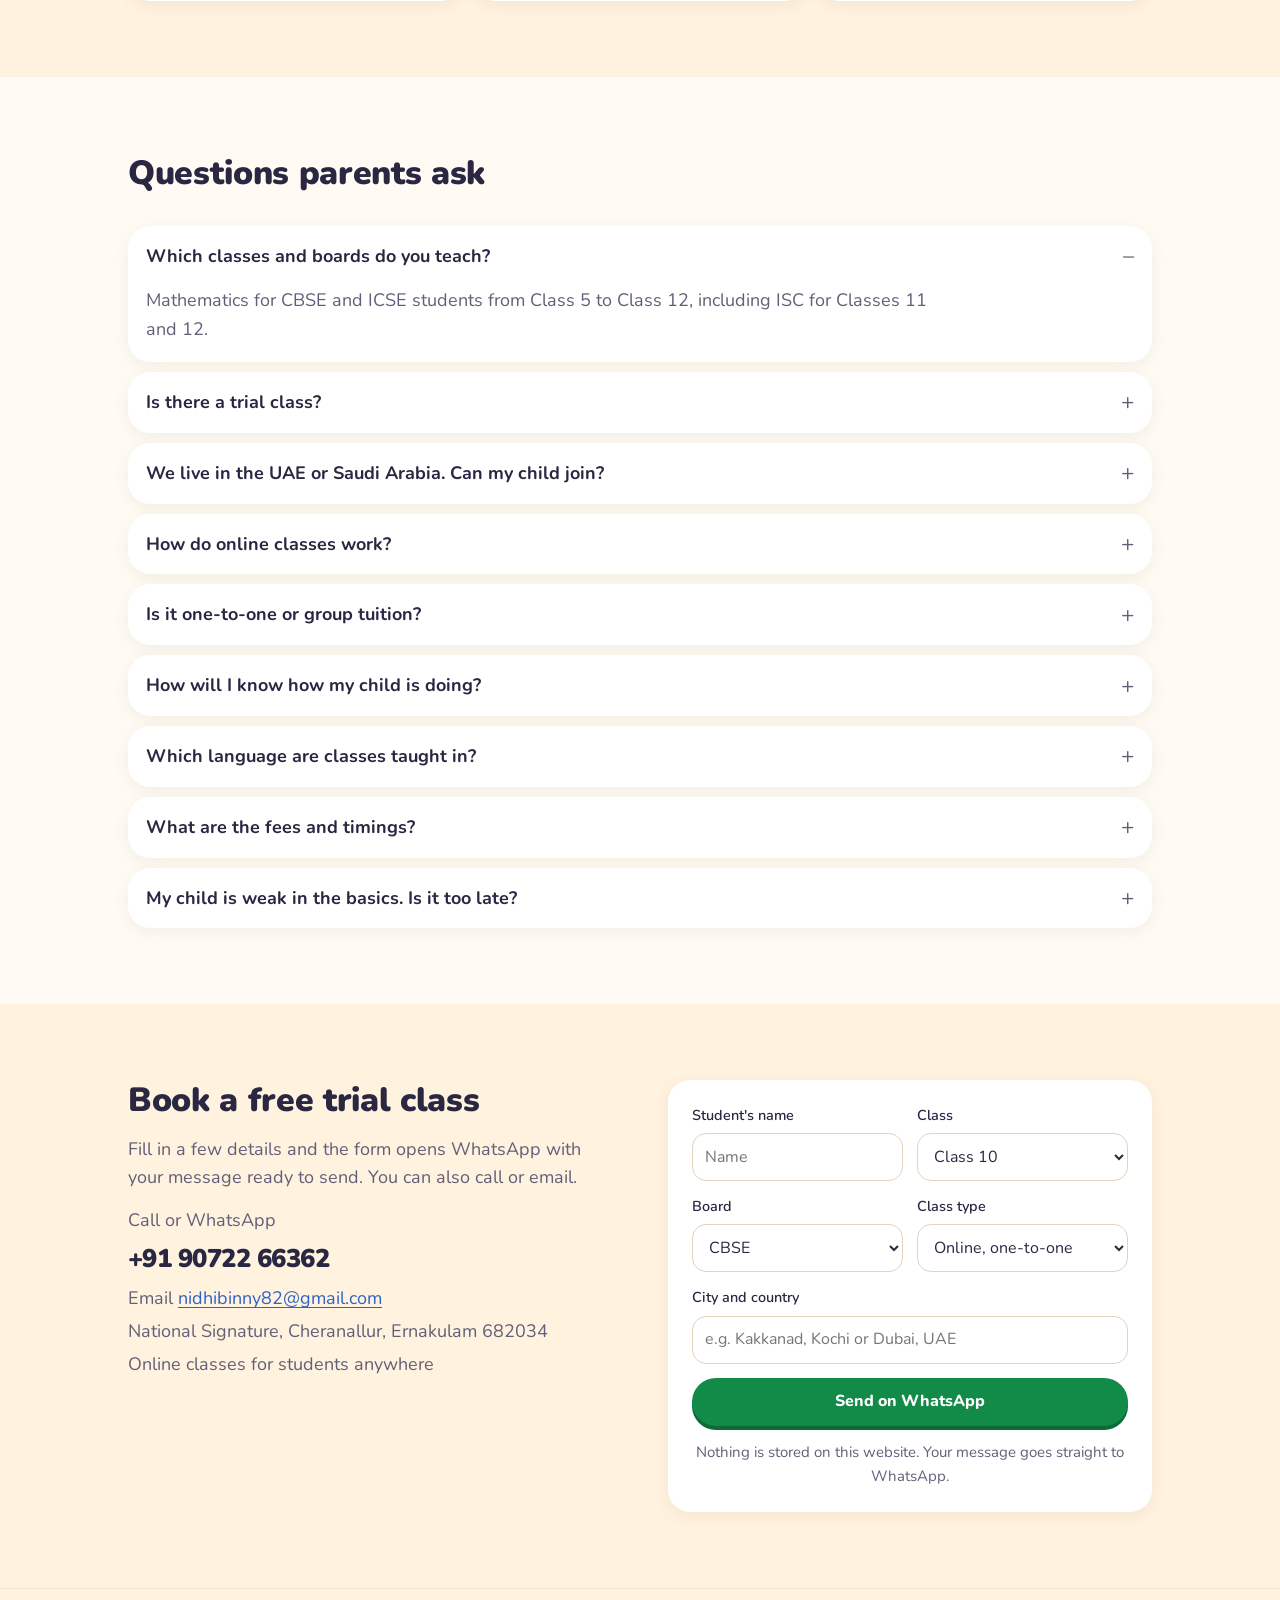
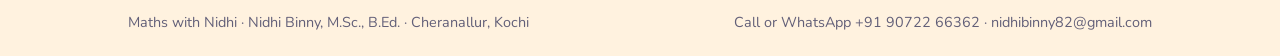
==== commit 98240032: "Friendlier look: warm background, rounded type, pastel cards, sunny main button Co-Authored-By: Clau" ====
--- a/index.html
+++ b/index.html
@@ -3,7 +3,7 @@
 <head>
 <meta charset="utf-8">
 <meta name="viewport" content="width=device-width, initial-scale=1">
-<meta name="theme-color" content="#ffffff">
+<meta name="theme-color" content="#fffbf4">
 <title>Maths with Nidhi | Maths Tuition in Kochi &amp; Online, CBSE &amp; ICSE</title>
 <meta name="description" content="Maths tuition in Cheranallur, Kochi and online for Indian students in the UAE and Saudi Arabia. CBSE and ICSE, Classes 5 to 12. Rated 4.9 on Google. Free trial class.">
 <meta property="og:type" content="website">
@@ -13,7 +13,7 @@
 <meta property="og:locale" content="en_IN">
 <link rel="preconnect" href="https://fonts.googleapis.com">
 <link rel="preconnect" href="https://fonts.gstatic.com" crossorigin>
-<link href="https://fonts.googleapis.com/css2?family=Figtree:wght@400;500;600;700;800&display=swap" rel="stylesheet">
+<link href="https://fonts.googleapis.com/css2?family=Nunito:wght@400;600;700;800;900&display=swap" rel="stylesheet">
 <script type="application/ld+json">
 {
  "@context": "https://schema.org",
@@ -121,7 +121,7 @@
 }
 </script>
 <link rel="icon" href="favicon.svg" type="image/svg+xml">
-<link rel="stylesheet" href="css/site.css?v=4">
+<link rel="stylesheet" href="css/site.css?v=5">
 </head>
 <body>
 
@@ -152,7 +152,7 @@
           <a class="btn ghost" href="https://wa.me/919072266362?text=Hi%2C%20I%27d%20like%20to%20book%20a%20free%20trial%20maths%20class." rel="noopener">WhatsApp 90722 66362</a>
         </div>
       </div>
-      <figure class="teacher"><img class="photo-img" src="img/nidhi-binny-maths-tutor.jpg" alt="Nidhi Binny, maths tuition teacher in Kochi" width="640" height="800"><figcaption><b>Nidhi Binny</b><span>M.Sc., B.Ed. in Mathematics</span><span>15+ years of teaching</span></figcaption></figure>
+      <figure class="teacher"><img class="photo-img" src="img/nidhi-binny-maths-tutor.jpg" alt="Nidhi Binny, maths tuition teacher in Kochi" width="640" height="800"><figcaption><b>Hi, I'm Nidhi</b><span>Your child's maths teacher</span><span>M.Sc., B.Ed. in Mathematics</span><span>15+ years of teaching</span></figcaption></figure>
     </div>
   </div>
 
--- a/css/site.css
+++ b/css/site.css
@@ -1,19 +1,23 @@
 :root {
-  /* Layout idea: phone first. One column, plain white, large tap targets, proof (rating, degrees, years) before persuasion.
-     Navy for text, one calm blue for actions, green only for WhatsApp. */
-  --bg: #ffffff;
-  --soft: #f5f7fa;
-  --ink: #0f1f3d;
-  --ink-soft: #52607a;
-  --rule: #e2e7ef;
-  --blue: #1b4fd1;
-  --blue-deep: #153fa8;
-  --blue-soft: #eef3fe;
-  --green: #0f7a40;
-  --green-deep: #0b6233;
-  --gold: #d99a00;
-  --r: 14px;
-  --font: "Figtree", system-ui, -apple-system, "Segoe UI", Roboto, sans-serif;
+  /* Layout idea: a friendly tutor's page. Warm paper background, rounded lettering, soft pastel cards,
+     a sunny yellow for the main action and green only for WhatsApp. Phone first, one column. */
+  --bg: #fffbf4;
+  --soft: #fff2df;
+  --ink: #2a2742;
+  --ink-soft: #625f78;
+  --rule: #f0e3cf;
+  --blue: #2f62c4;
+  --blue-deep: #244f9f;
+  --blue-soft: #e7f0ff;
+  --sun: #ffcf4a;
+  --sun-deep: #e2ac12;
+  --mint: #e2f5e8;
+  --peach: #ffe6d2;
+  --green: #128a48;
+  --green-deep: #0c6b37;
+  --gold: #e3a008;
+  --r: 22px;
+  --font: "Nunito", "Trebuchet MS", system-ui, -apple-system, "Segoe UI", sans-serif;
   color-scheme: light;
 }
 * { box-sizing: border-box; }
@@ -22,7 +26,7 @@
 img, svg { max-width: 100%; }
 a { color: var(--blue); text-underline-offset: 3px; }
 a:focus-visible, button:focus-visible, input:focus-visible, select:focus-visible, summary:focus-visible { outline: 3px solid var(--blue); outline-offset: 2px; }
-h1, h2, h3 { font-family: var(--font); line-height: 1.15; text-wrap: balance; margin: 0; letter-spacing: -0.02em; }
+h1, h2, h3 { font-family: var(--font); line-height: 1.2; text-wrap: balance; margin: 0; letter-spacing: -0.01em; }
 h1 { font-size: 1.95rem; font-weight: 800; }
 h2 { font-size: 1.55rem; font-weight: 800; }
 h3 { font-size: 1.12rem; font-weight: 700; letter-spacing: -0.01em; }
@@ -180,6 +184,44 @@
 
 footer { background: var(--soft); border-top: 1px solid var(--rule); color: var(--ink-soft); font-size: 0.9rem; padding-bottom: 84px; }
 footer .wrap { display: flex; flex-direction: column; gap: 6px; padding-top: 22px; padding-bottom: 22px; }
+
+/* Friendly theme */
+h1, h2, .brand, .board .tag, .contact-copy .lines b { font-weight: 900; }
+.mark { color: inherit; background: linear-gradient(transparent 60%, var(--sun) 60%); padding: 0 3px; border-radius: 3px; }
+.top { background: var(--bg); border-bottom-color: var(--rule); }
+.brand-name i { color: var(--blue); font-weight: 800; }
+.btn { background: var(--sun); color: var(--ink) !important; border-radius: 999px; font-weight: 800; box-shadow: 0 4px 0 var(--sun-deep); }
+.btn:hover { background: #ffd866; }
+.btn:active { transform: translateY(2px); box-shadow: 0 2px 0 var(--sun-deep); }
+.btn.small { border-radius: 999px; box-shadow: 0 3px 0 var(--green-deep); }
+.btn[href*="wa.me"] { color: #fff !important; box-shadow: 0 4px 0 var(--green-deep); }
+.btn.ghost, .btn.ghost.light { background: #fff; box-shadow: inset 0 0 0 2px var(--ink); }
+.btn.ghost[href*="wa.me"] { background: #fff; color: var(--green-deep) !important; box-shadow: inset 0 0 0 2px var(--green); }
+.teacher { background: #fff; box-shadow: 0 6px 20px rgba(120, 84, 20, 0.10); }
+.teacher figcaption b { font-size: 1.15rem; font-weight: 900; }
+.facts { background: var(--bg); border-color: var(--rule); }
+.facts li::before, .panel li::before { background-color: var(--green); }
+.panel, .steps li, .quote, .faq details, form, .countries a, table.times { border: 0; box-shadow: 0 4px 16px rgba(120, 84, 20, 0.08); background: #fff; }
+.panel.kochi { background: var(--blue-soft); box-shadow: none; }
+.panel.abroad { background: var(--peach); box-shadow: none; }
+.panel p, .panel li { color: var(--ink); }
+.steps li:nth-child(1)::before { background: var(--blue-soft); color: var(--blue-deep); }
+.steps li:nth-child(2)::before { background: var(--peach); color: #a3501a; }
+.steps li:nth-child(3)::before { background: var(--mint); color: var(--green-deep); }
+.chips { display: block; color: var(--ink); font-size: 0.97rem; line-height: 1.7; }
+.chips li { display: inline-block; background: none; border: 0; padding: 0; font-size: inherit; }
+.chips li + li::before { content: "  ·  "; color: var(--sun-deep); font-weight: 900; white-space: pre; }
+.about blockquote { border-left: 0; background: var(--mint); padding: 22px 24px; border-radius: var(--r); font-weight: 700; }
+.reviews .box { background: var(--blue-soft); }
+.countries a[aria-current="page"] { background: var(--peach); }
+.countries a::after { color: var(--blue); }
+table.times th { background: var(--peach); }
+input, select { border-color: #e2d3bb; border-radius: 14px; }
+.actionbar { background: var(--bg); border-top-color: var(--rule); }
+.actionbar .call { background: #fff; box-shadow: inset 0 0 0 2px var(--ink); }
+.actionbar .btn[href*="wa.me"] { box-shadow: none; }
+footer { background: var(--soft); border-top-color: var(--rule); }
+@media (max-width: 859px) { .teacher .photo-img { box-shadow: 0 0 0 3px var(--sun); } }
 
 /* Wider screens */
 @media (min-width: 560px) {
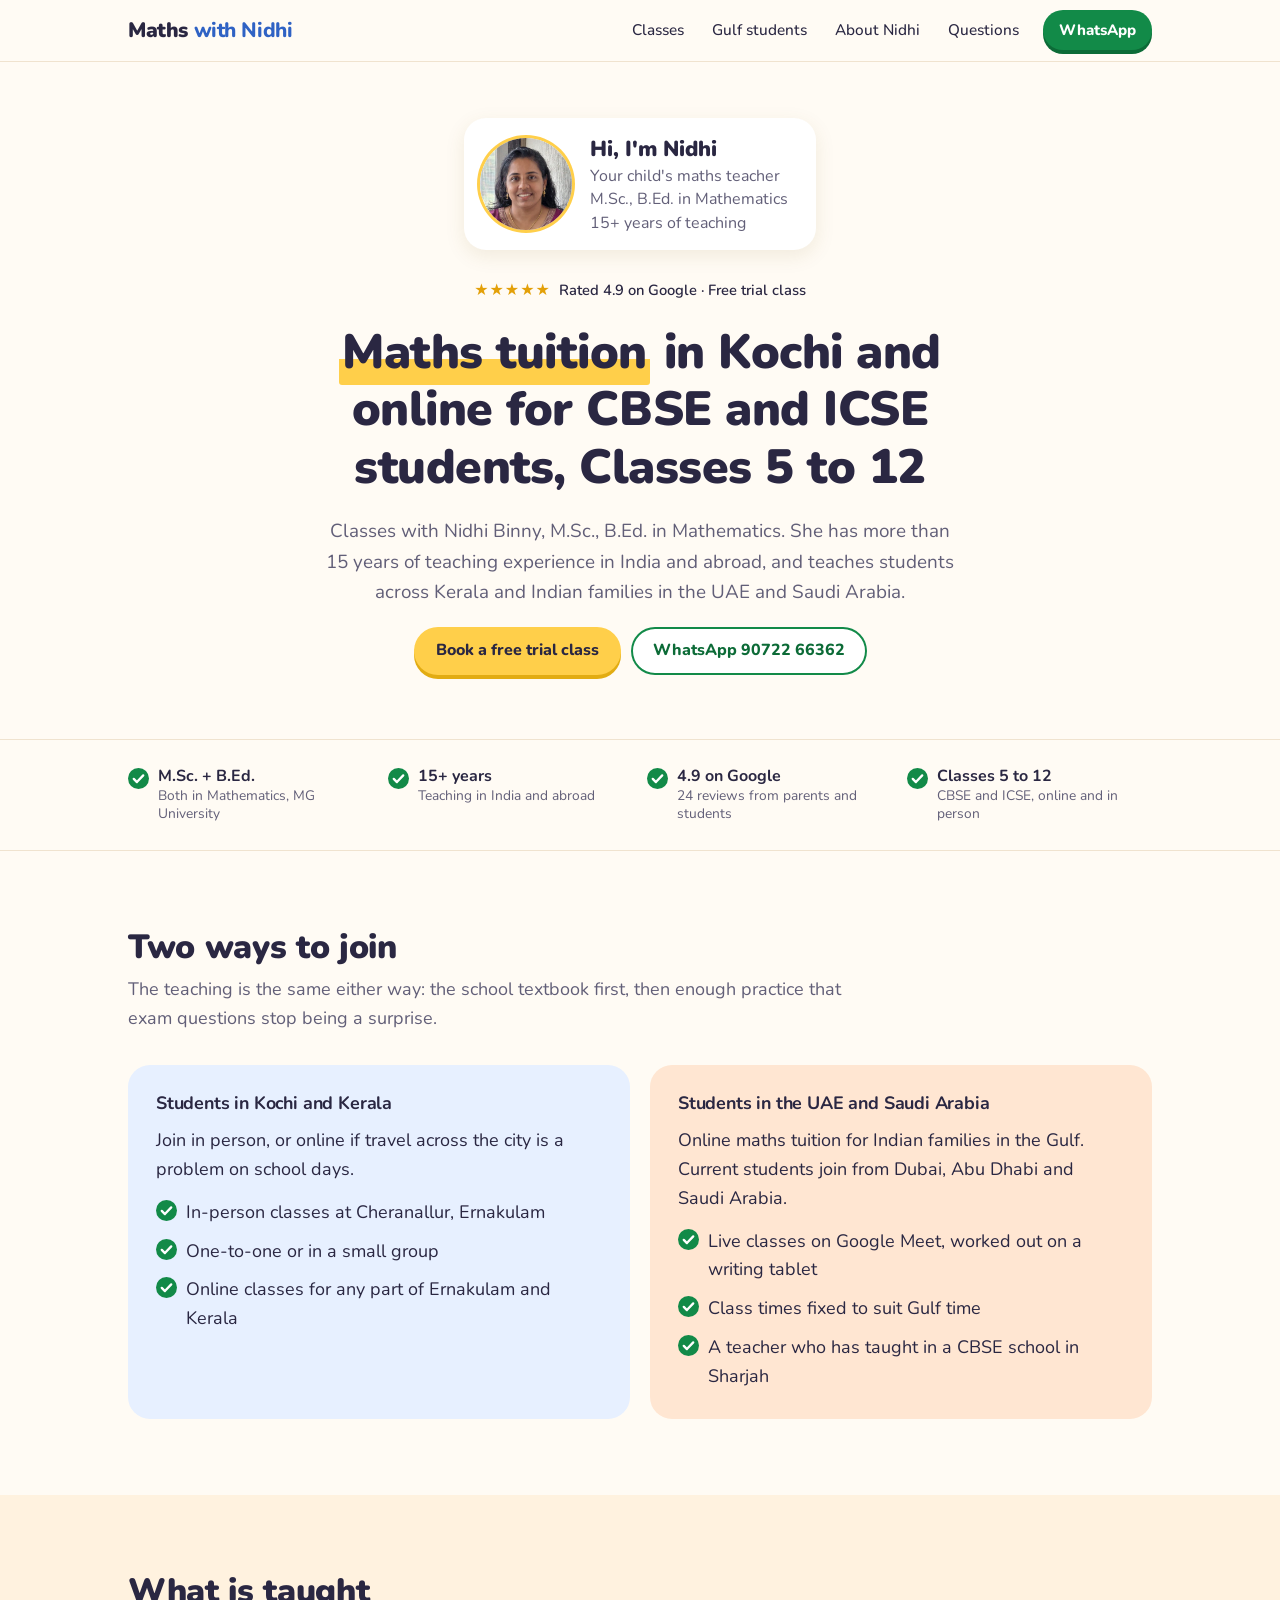
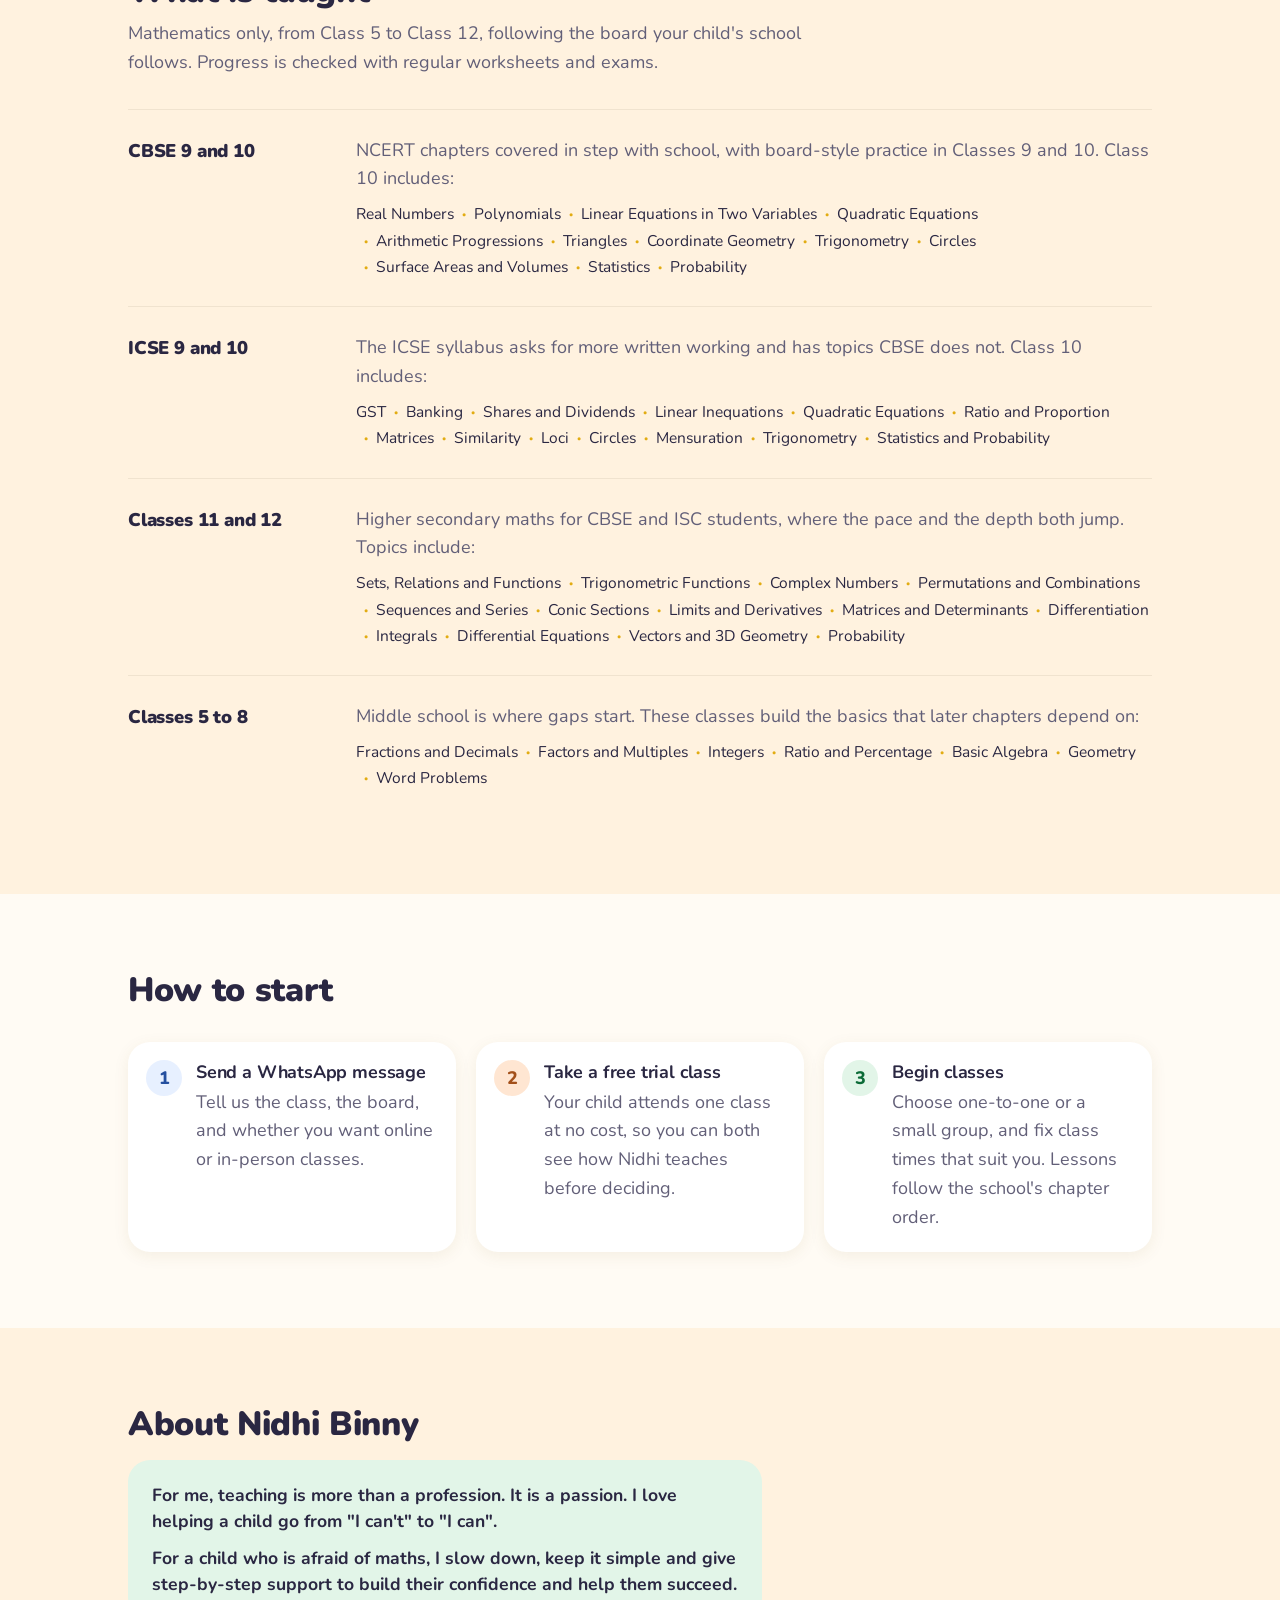
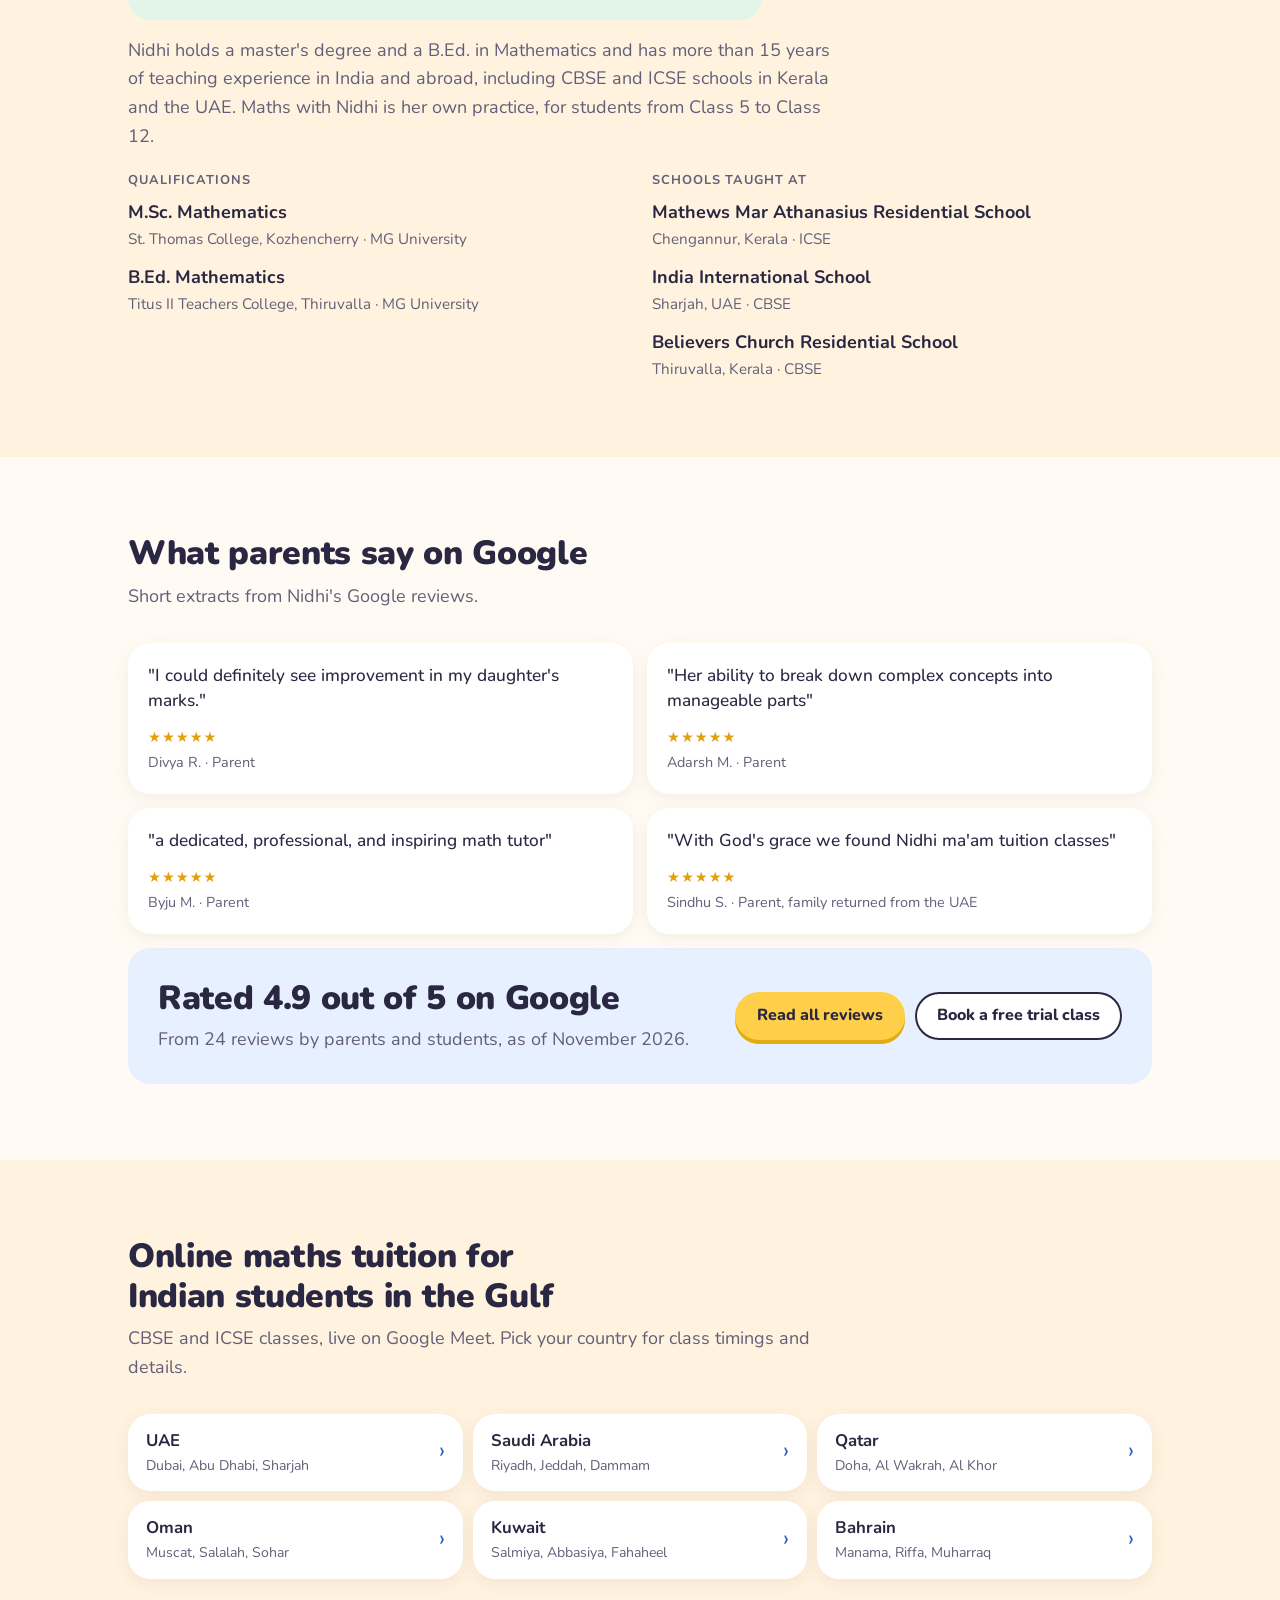
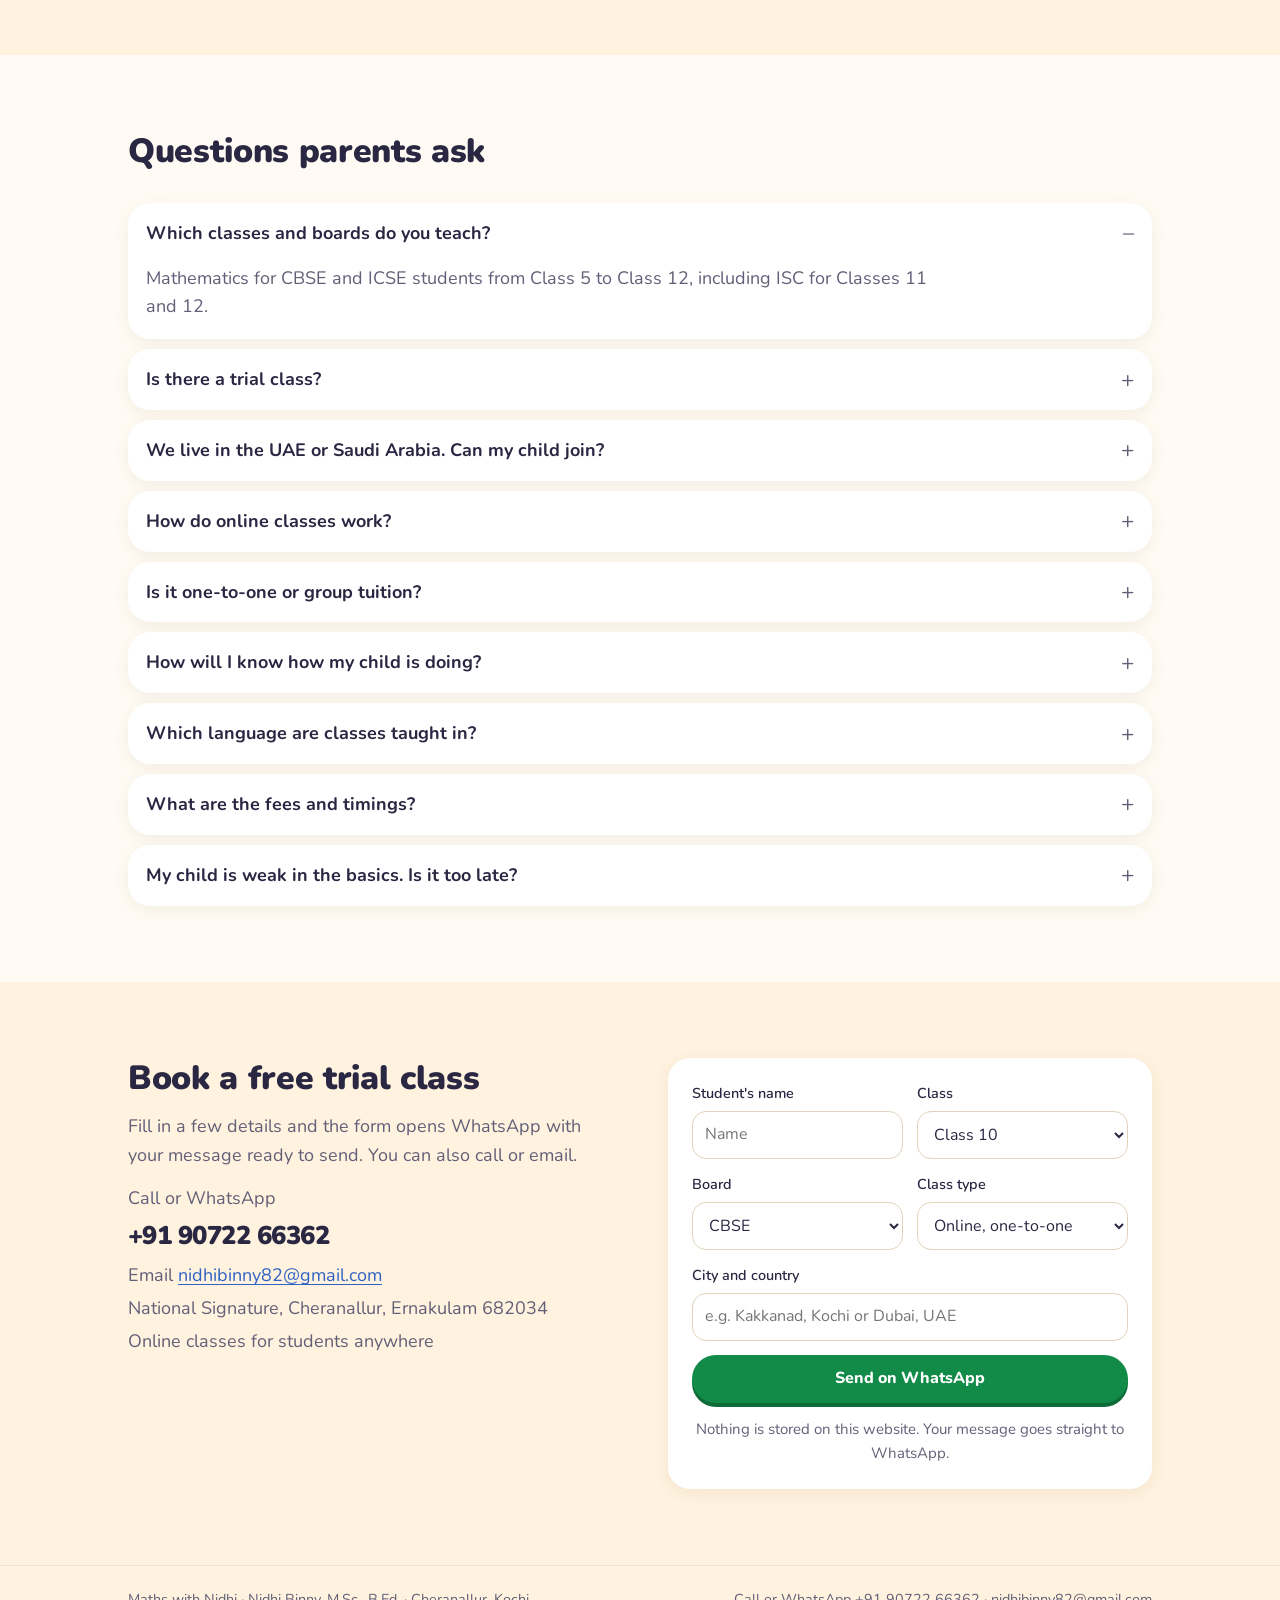
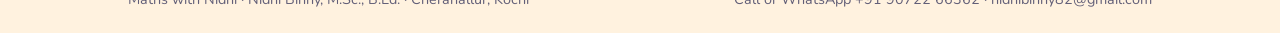
==== commit e7656a60: "Desktop: same intro card above the headline as on phones Co-Authored-By: Claude Fable 5.2 <noreply@a" ====
--- a/index.html
+++ b/index.html
@@ -121,7 +121,7 @@
 }
 </script>
 <link rel="icon" href="favicon.svg" type="image/svg+xml">
-<link rel="stylesheet" href="css/site.css?v=5">
+<link rel="stylesheet" href="css/site.css?v=6">
 </head>
 <body>
 
--- a/css/site.css
+++ b/css/site.css
@@ -238,12 +238,14 @@
   .brand { font-size: 1.3rem; }
   .nav a.link { display: inline-block; }
   .nav .btn { margin-left: 8px; }
-  .hero .wrap { display: grid; grid-template-columns: 1.3fr 1fr; gap: 56px; align-items: center; padding-top: 64px; padding-bottom: 64px; }
-  .hero-copy { gap: 20px; }
+  .hero .wrap { max-width: 860px; align-items: center; text-align: center; gap: 28px; padding-top: 56px; padding-bottom: 64px; }
+  .hero-copy { gap: 20px; align-items: center; }
+  .eyebrow, .cta-row { justify-content: center; }
   .lead { font-size: 1.18rem; }
-  .teacher { order: 0; flex-direction: column; align-items: stretch; gap: 0; padding: 0; background: var(--bg); border: 1px solid var(--rule); border-radius: 18px; overflow: hidden; max-width: 360px; justify-self: end; }
-  .teacher .photo-img { width: 100%; height: auto; aspect-ratio: 4 / 5; border-radius: 0; object-position: 50% 0; }
-  .teacher figcaption { padding: 16px 18px; }
+  .teacher { gap: 18px; padding: 16px 28px 16px 16px; text-align: left; }
+  .teacher .photo-img { width: 92px; height: 92px; box-shadow: 0 0 0 3px var(--sun); }
+  .teacher figcaption { font-size: 1rem; }
+  .teacher figcaption b { font-size: 1.35rem; }
   .facts ul { grid-template-columns: repeat(4, 1fr); padding: 26px 0; }
   section { padding: 76px 0; }
   .sec-head { margin-bottom: 32px; }
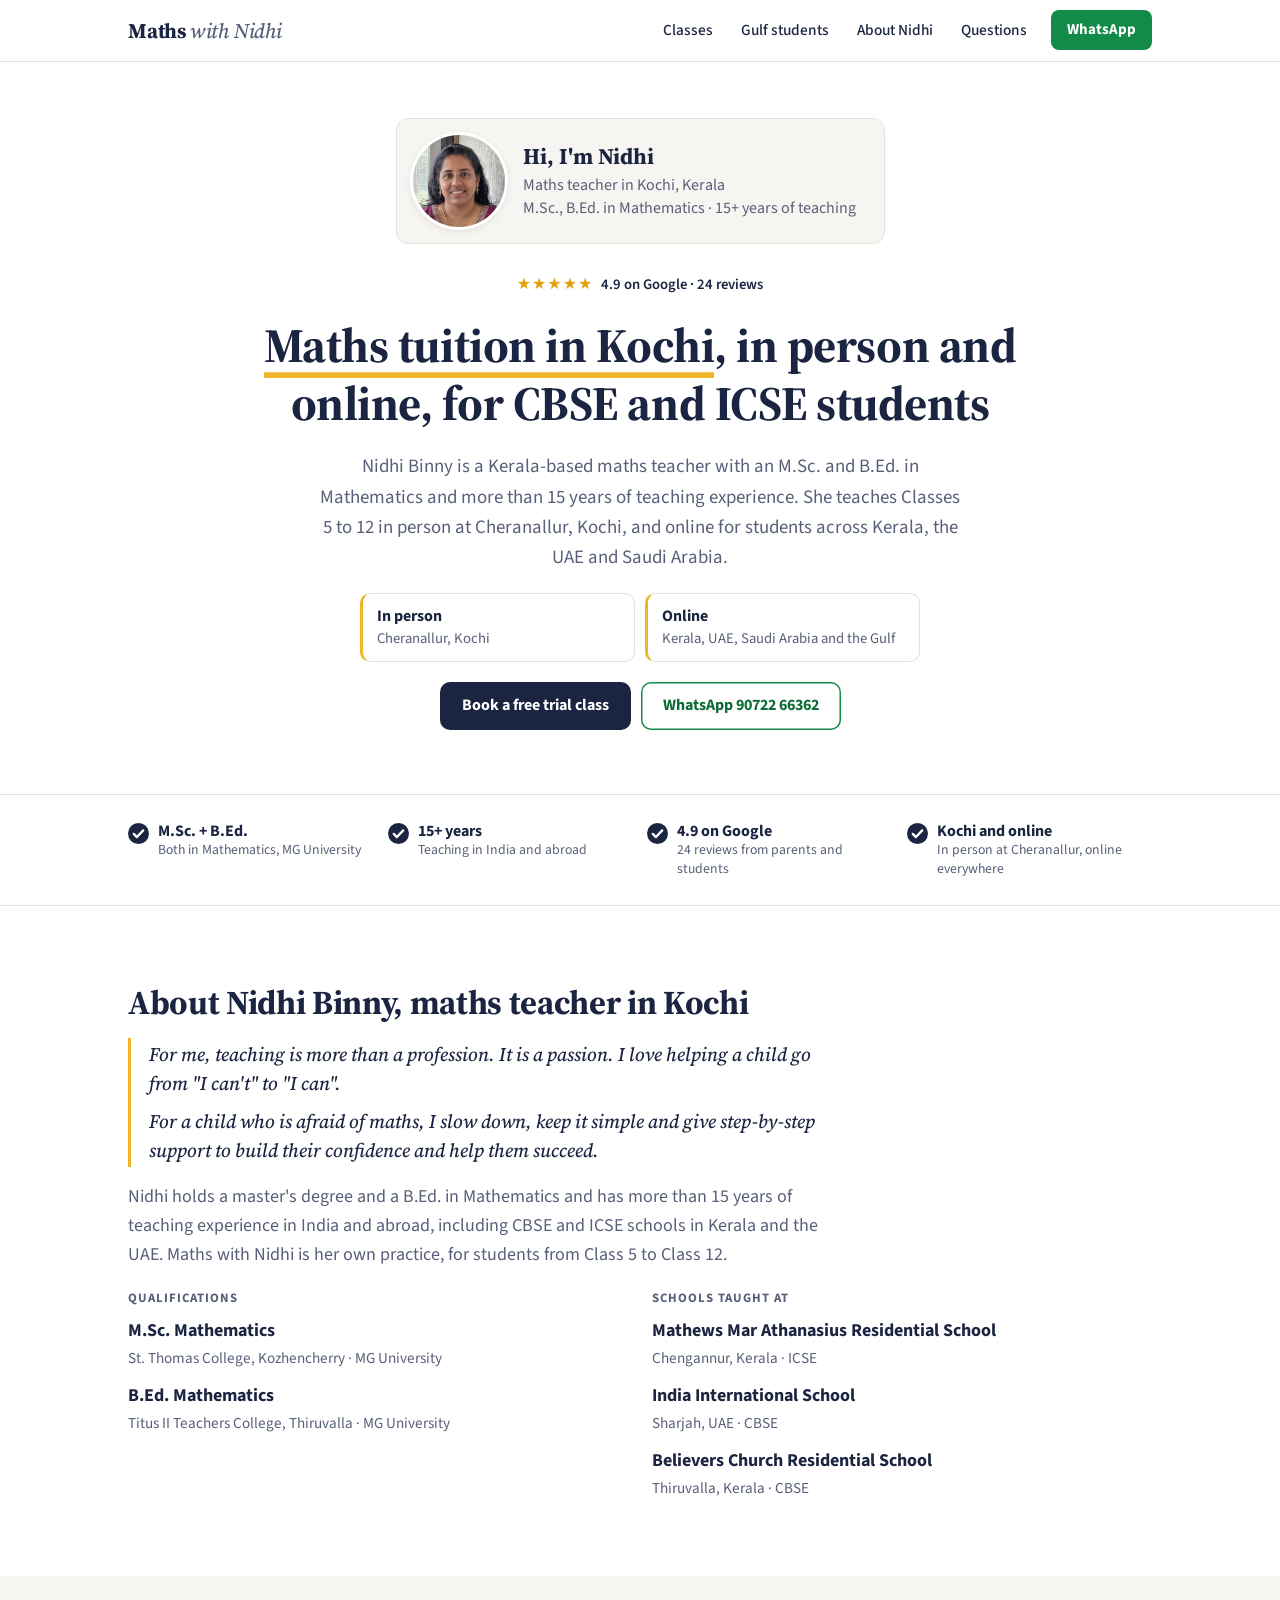
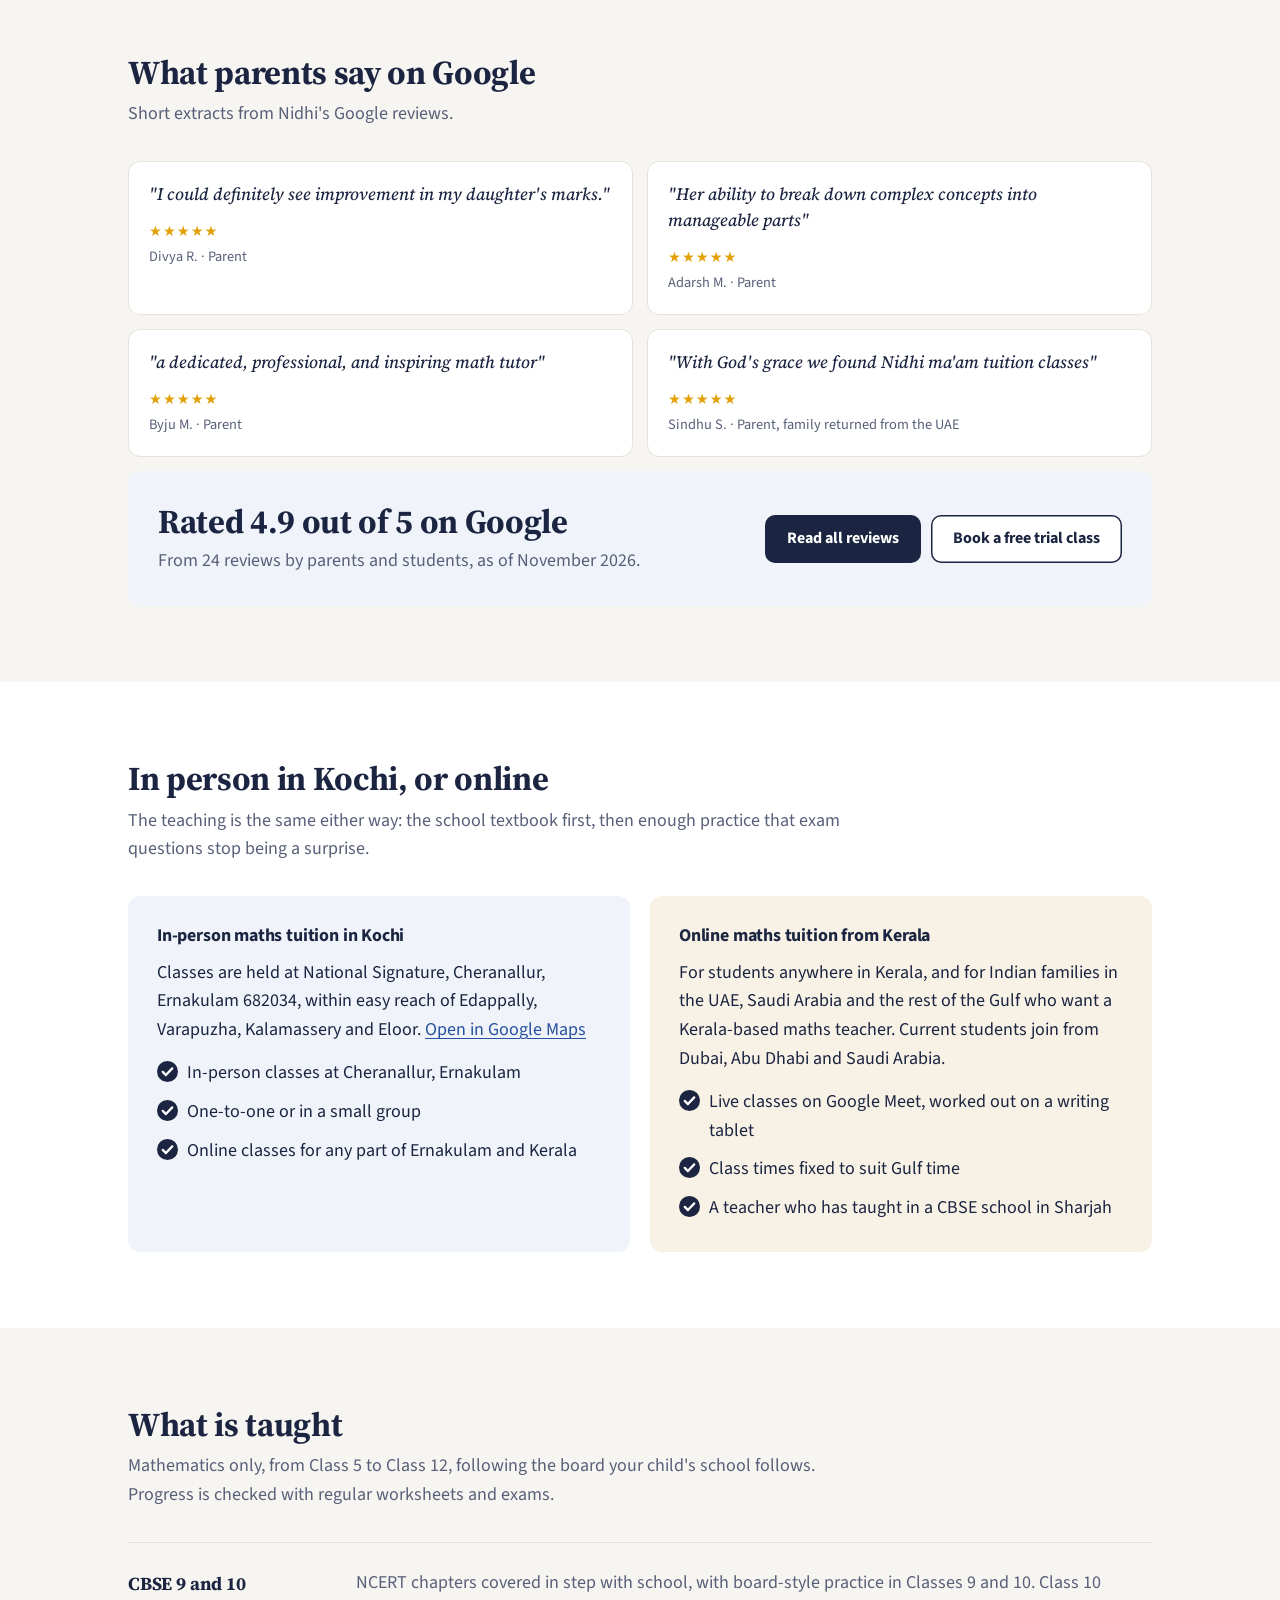
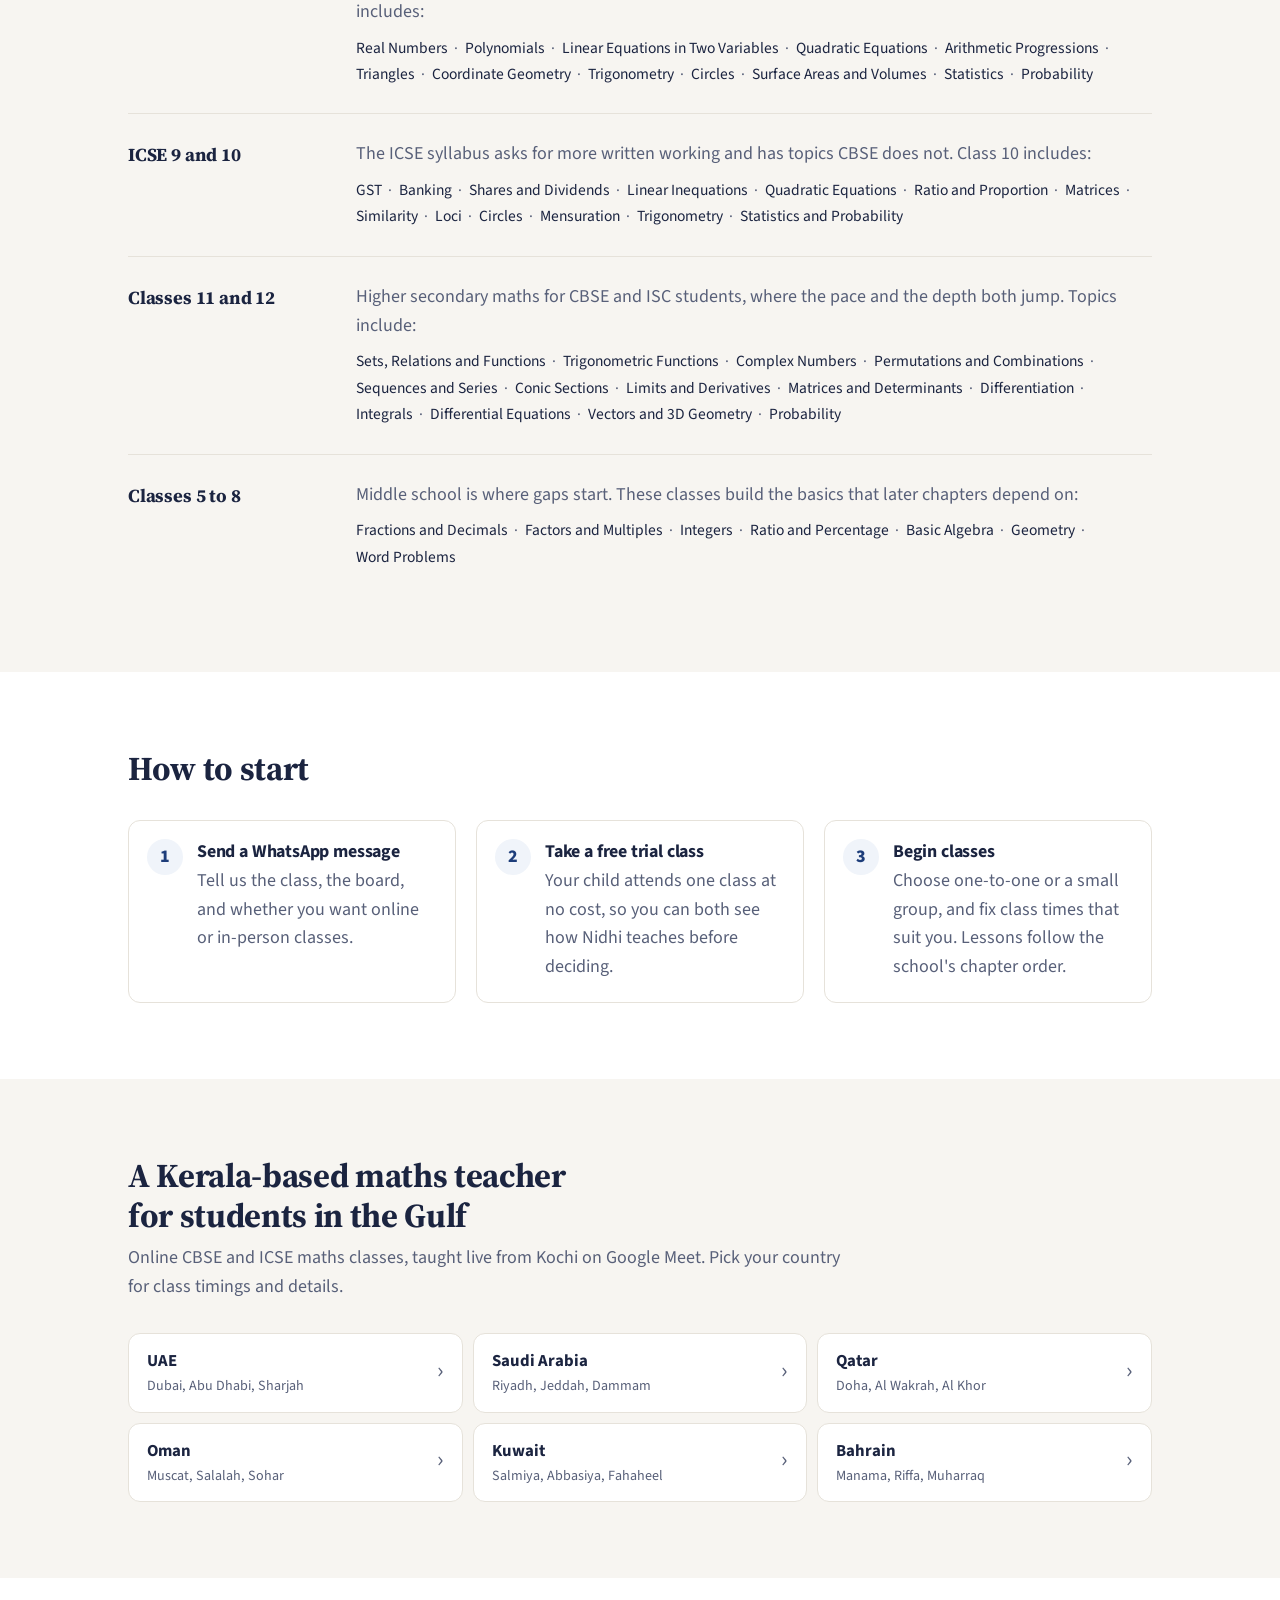
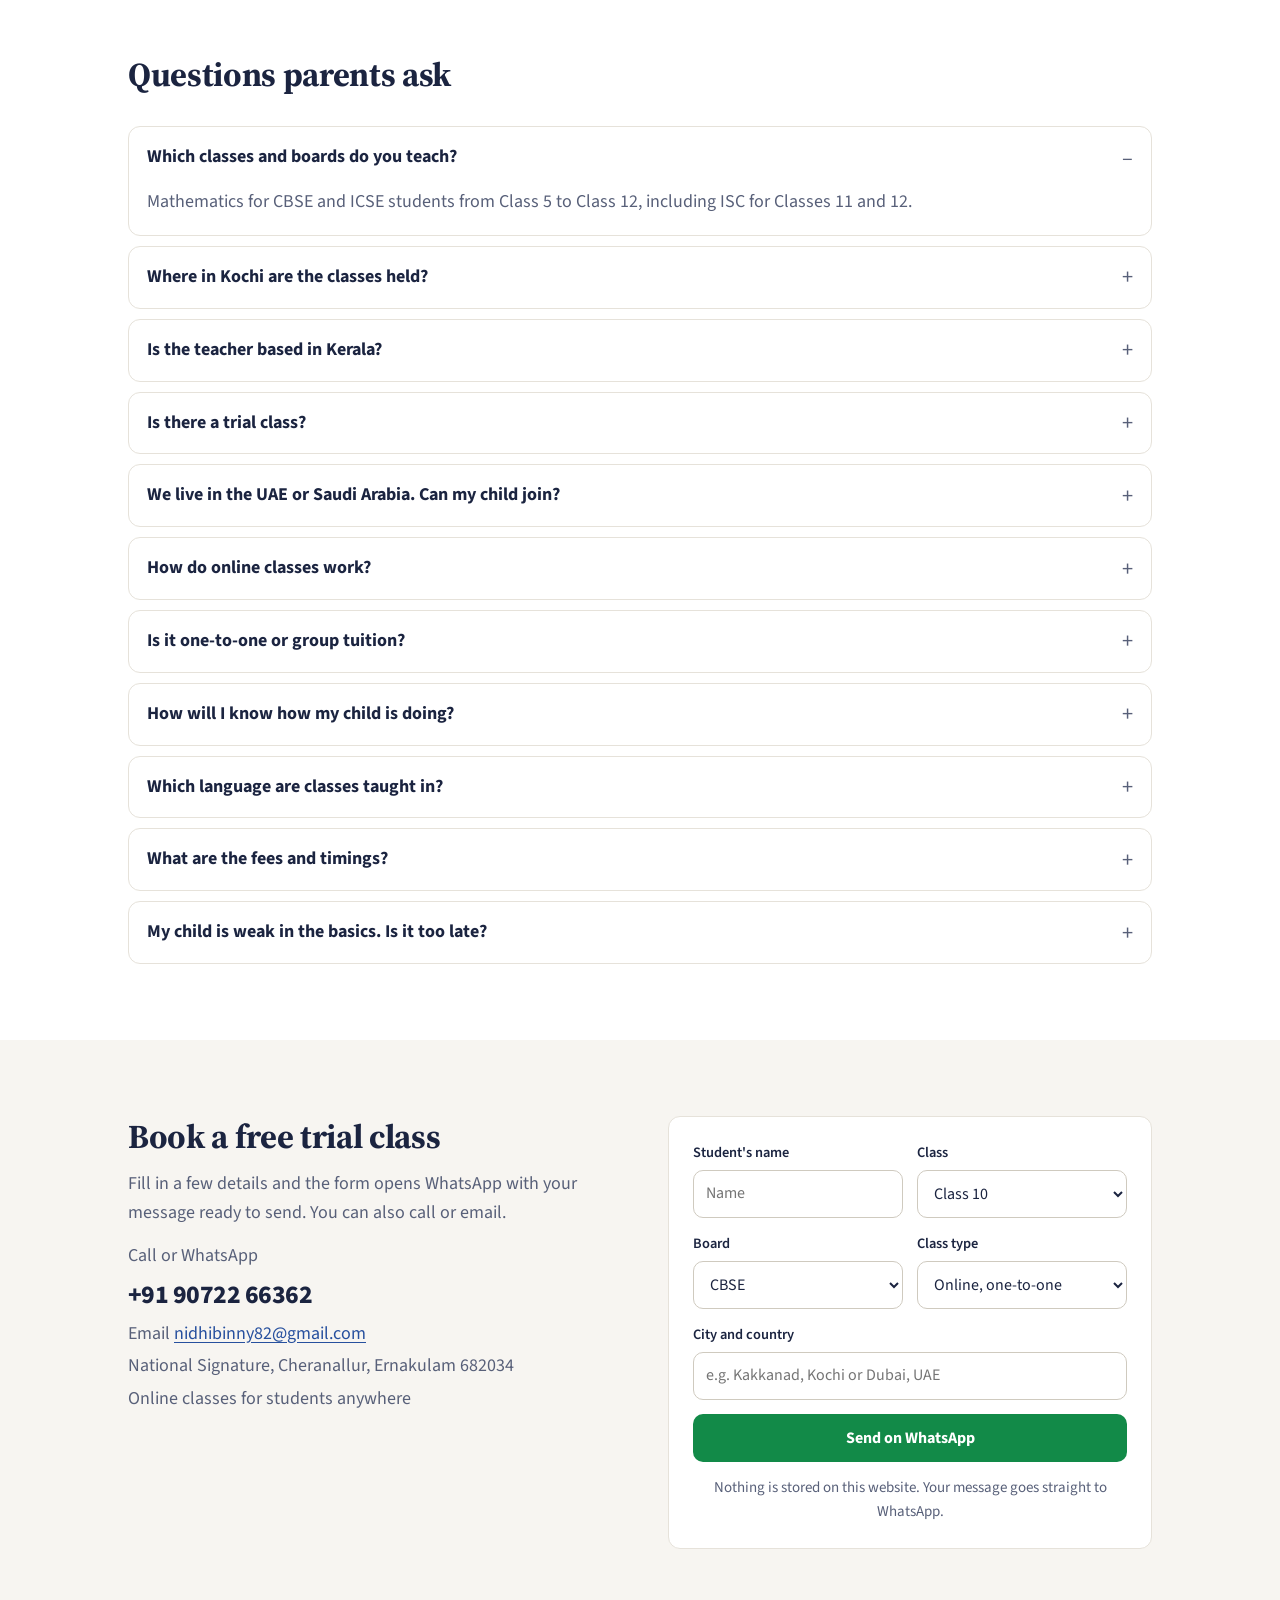
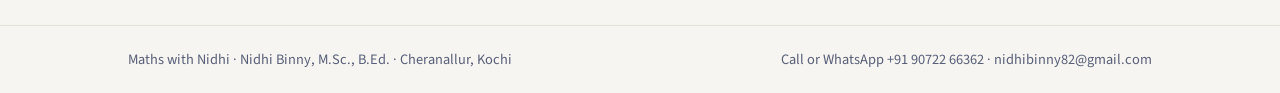
==== commit 902f51a6: "Lead with Kochi, teacher intro, credentials and reviews; Kerala-based teacher wording for Gulf pages" ====
--- a/index.html
+++ b/index.html
@@ -3,17 +3,17 @@
 <head>
 <meta charset="utf-8">
 <meta name="viewport" content="width=device-width, initial-scale=1">
-<meta name="theme-color" content="#fffbf4">
-<title>Maths with Nidhi | Maths Tuition in Kochi &amp; Online, CBSE &amp; ICSE</title>
-<meta name="description" content="Maths tuition in Cheranallur, Kochi and online for Indian students in the UAE and Saudi Arabia. CBSE and ICSE, Classes 5 to 12. Rated 4.9 on Google. Free trial class.">
+<meta name="theme-color" content="#ffffff">
+<title>Maths Tuition in Kochi &amp; Online | CBSE, ICSE | Maths with Nidhi</title>
+<meta name="description" content="Maths tuition in Kochi (Cheranallur) and online with Nidhi Binny, M.Sc., B.Ed., a Kerala-based maths teacher for CBSE and ICSE students in Kerala, the UAE and Saudi Arabia. Classes 5 to 12. Rated 4.9 on Google. Free trial class.">
 <meta property="og:type" content="website">
-<meta property="og:title" content="Maths with Nidhi | Maths Tuition in Kochi &amp; Online, CBSE &amp; ICSE">
+<meta property="og:title" content="Maths Tuition in Kochi &amp; Online | CBSE, ICSE | Maths with Nidhi">
 <meta property="og:site_name" content="Maths with Nidhi">
 <meta property="og:description" content="Classes 5 to 12 with Nidhi Binny, M.Sc., B.Ed. Free trial class.">
 <meta property="og:locale" content="en_IN">
 <link rel="preconnect" href="https://fonts.googleapis.com">
 <link rel="preconnect" href="https://fonts.gstatic.com" crossorigin>
-<link href="https://fonts.googleapis.com/css2?family=Nunito:wght@400;600;700;800;900&display=swap" rel="stylesheet">
+<link href="https://fonts.googleapis.com/css2?family=Source+Sans+3:wght@400;600;700&family=Source+Serif+4:ital,wght@0,600;0,700;1,500&display=swap" rel="stylesheet">
 <script type="application/ld+json">
 {
  "@context": "https://schema.org",
@@ -25,7 +25,7 @@
    ],
    "name": "Maths with Nidhi",
    "alternateName": "Math Vision Tuition Class",
-   "description": "Maths tuition for CBSE and ICSE students from Class 5 to Class 12, in Cheranallur, Kochi and online for students in Kerala and the Middle East.",
+   "description": "Maths tuition in Kochi, in person at Cheranallur and online, for CBSE and ICSE students from Class 5 to Class 12. Taught by Nidhi Binny, a Kerala-based maths teacher, for students in Kerala and the Middle East.",
    "telephone": "+91 90722 66362",
    "email": "nidhibinny82@gmail.com",
    "address": {
@@ -85,6 +85,22 @@
     },
     {
      "@type": "Question",
+     "name": "Is the teacher based in Kerala?",
+     "acceptedAnswer": {
+      "@type": "Answer",
+      "text": "Yes. Nidhi Binny lives and teaches in Kochi, Kerala. Students in the UAE, Saudi Arabia and other Gulf countries join her classes live online."
+     }
+    },
+    {
+     "@type": "Question",
+     "name": "Where in Kochi are the classes held?",
+     "acceptedAnswer": {
+      "@type": "Answer",
+      "text": "At National Signature, Cheranallur, Ernakulam 682034, within easy reach of Edappally, Varapuzha, Kalamassery and Eloor. Students who live further away join online."
+     }
+    },
+    {
+     "@type": "Question",
      "name": "Is there a free trial class?",
      "acceptedAnswer": {
       "@type": "Answer",
@@ -121,7 +137,7 @@
 }
 </script>
 <link rel="icon" href="favicon.svg" type="image/svg+xml">
-<link rel="stylesheet" href="css/site.css?v=6">
+<link rel="stylesheet" href="css/site.css?v=7">
 </head>
 <body>
 
@@ -144,15 +160,19 @@
   <div class="hero">
     <div class="wrap">
       <div class="hero-copy">
-        <p class="eyebrow">Rated 4.9 on Google · Free trial class</p>
-        <h1><span class="mark">Maths tuition</span> in Kochi and online for CBSE and ICSE students, Classes 5 to 12</h1>
-        <p class="lead">Classes with Nidhi Binny, M.Sc., B.Ed. in Mathematics. She has more than 15 years of teaching experience in India and abroad, and teaches students across Kerala and Indian families in the UAE and Saudi Arabia.</p>
+        <a class="eyebrow" href="https://www.google.com/search?q=math+vision#lrd=0x3b080d9edfd63d77:0x7103dc4fd0247eb7,1,,,," rel="noopener">4.9 on Google · 24 reviews</a>
+        <h1><span class="mark">Maths tuition in Kochi</span>, in person and online, for CBSE and ICSE students</h1>
+        <p class="lead">Nidhi Binny is a Kerala-based maths teacher with an M.Sc. and B.Ed. in Mathematics and more than 15 years of teaching experience. She teaches Classes 5 to 12 in person at Cheranallur, Kochi, and online for students across Kerala, the UAE and Saudi Arabia.</p>
+        <ul class="modes">
+          <li><b>In person</b><span>Cheranallur, Kochi</span></li>
+          <li><b>Online</b><span>Kerala, UAE, Saudi Arabia and the Gulf</span></li>
+        </ul>
         <div class="cta-row">
           <a class="btn" href="#contact">Book a free trial class</a>
           <a class="btn ghost" href="https://wa.me/919072266362?text=Hi%2C%20I%27d%20like%20to%20book%20a%20free%20trial%20maths%20class." rel="noopener">WhatsApp 90722 66362</a>
         </div>
       </div>
-      <figure class="teacher"><img class="photo-img" src="img/nidhi-binny-maths-tutor.jpg" alt="Nidhi Binny, maths tuition teacher in Kochi" width="640" height="800"><figcaption><b>Hi, I'm Nidhi</b><span>Your child's maths teacher</span><span>M.Sc., B.Ed. in Mathematics</span><span>15+ years of teaching</span></figcaption></figure>
+      <figure class="teacher"><img class="photo-img" src="img/nidhi-binny-maths-tutor.jpg" alt="Nidhi Binny, maths tuition teacher in Kochi" width="640" height="800"><figcaption><b>Hi, I'm Nidhi</b><span>Maths teacher in Kochi, Kerala</span><span>M.Sc., B.Ed. in Mathematics · 15+ years of teaching</span></figcaption></figure>
     </div>
   </div>
 
@@ -162,102 +182,15 @@
         <li><strong>M.Sc. + B.Ed.</strong><span>Both in Mathematics, MG University</span></li>
         <li><strong>15+ years</strong><span>Teaching in India and abroad</span></li>
         <li><strong>4.9 on Google</strong><span>24 reviews from parents and students</span></li>
-        <li><strong>Classes 5 to 12</strong><span>CBSE and ICSE, online and in person</span></li>
+        <li><strong>Kochi and online</strong><span>In person at Cheranallur, online everywhere</span></li>
       </ul>
     </div>
   </div>
 
-  <section id="where">
-    <div class="wrap">
-      <div class="sec-head">
-        <h2>Two ways to join</h2>
-        <p>The teaching is the same either way: the school textbook first, then enough practice that exam questions stop being a surprise.</p>
-      </div>
-      <div class="two">
-        <div class="panel kochi">
-          <h3>Students in Kochi and Kerala</h3>
-          <p>Join in person, or online if travel across the city is a problem on school days.</p>
-          <ul>
-            <li>In-person classes at Cheranallur, Ernakulam</li>
-            <li>One-to-one or in a small group</li>
-            <li>Online classes for any part of Ernakulam and Kerala</li>
-          </ul>
-        </div>
-        <div class="panel abroad">
-          <h3>Students in the UAE and Saudi Arabia</h3>
-          <p>Online maths tuition for Indian families in the Gulf. Current students join from Dubai, Abu Dhabi and Saudi Arabia.</p>
-          <ul>
-            <li>Live classes on Google Meet, worked out on a writing tablet</li>
-            <li>Class times fixed to suit Gulf time</li>
-            <li>A teacher who has taught in a CBSE school in Sharjah</li>
-          </ul>
-        </div>
-      </div>
-    </div>
-  </section>
-
-  <section class="boards" id="classes">
-    <div class="wrap">
-      <div class="sec-head">
-        <h2>What is taught</h2>
-        <p>Mathematics only, from Class 5 to Class 12, following the board your child's school follows. Progress is checked with regular worksheets and exams.</p>
-      </div>
-      <div class="board">
-        <div class="tag">CBSE 9 and 10</div>
-        <div>
-          <p>NCERT chapters covered in step with school, with board-style practice in Classes 9 and 10. Class 10 includes:</p>
-          <ul class="chips">
-            <li>Real Numbers</li><li>Polynomials</li><li>Linear Equations in Two Variables</li><li>Quadratic Equations</li><li>Arithmetic Progressions</li><li>Triangles</li><li>Coordinate Geometry</li><li>Trigonometry</li><li>Circles</li><li>Surface Areas and Volumes</li><li>Statistics</li><li>Probability</li>
-          </ul>
-        </div>
-      </div>
-      <div class="board">
-        <div class="tag">ICSE 9 and 10</div>
-        <div>
-          <p>The ICSE syllabus asks for more written working and has topics CBSE does not. Class 10 includes:</p>
-          <ul class="chips">
-            <li>GST</li><li>Banking</li><li>Shares and Dividends</li><li>Linear Inequations</li><li>Quadratic Equations</li><li>Ratio and Proportion</li><li>Matrices</li><li>Similarity</li><li>Loci</li><li>Circles</li><li>Mensuration</li><li>Trigonometry</li><li>Statistics and Probability</li>
-          </ul>
-        </div>
-      </div>
-      <div class="board">
-        <div class="tag">Classes 11 and 12</div>
-        <div>
-          <p>Higher secondary maths for CBSE and ISC students, where the pace and the depth both jump. Topics include:</p>
-          <ul class="chips">
-            <li>Sets, Relations and Functions</li><li>Trigonometric Functions</li><li>Complex Numbers</li><li>Permutations and Combinations</li><li>Sequences and Series</li><li>Conic Sections</li><li>Limits and Derivatives</li><li>Matrices and Determinants</li><li>Differentiation</li><li>Integrals</li><li>Differential Equations</li><li>Vectors and 3D Geometry</li><li>Probability</li>
-          </ul>
-        </div>
-      </div>
-      <div class="board">
-        <div class="tag">Classes 5 to 8</div>
-        <div>
-          <p>Middle school is where gaps start. These classes build the basics that later chapters depend on:</p>
-          <ul class="chips">
-            <li>Fractions and Decimals</li><li>Factors and Multiples</li><li>Integers</li><li>Ratio and Percentage</li><li>Basic Algebra</li><li>Geometry</li><li>Word Problems</li>
-          </ul>
-        </div>
-      </div>
-    </div>
-  </section>
-
-  <section id="how">
-    <div class="wrap">
-      <div class="sec-head">
-        <h2>How to start</h2>
-      </div>
-      <ol class="steps">
-        <li><h3>Send a WhatsApp message</h3><p>Tell us the class, the board, and whether you want online or in-person classes.</p></li>
-        <li><h3>Take a free trial class</h3><p>Your child attends one class at no cost, so you can both see how Nidhi teaches before deciding.</p></li>
-        <li><h3>Begin classes</h3><p>Choose one-to-one or a small group, and fix class times that suit you. Lessons follow the school's chapter order.</p></li>
-      </ol>
-    </div>
-  </section>
-
   <section class="about" id="about">
     <div class="wrap">
             <div class="about-copy">
-        <h2>About Nidhi Binny</h2>
+        <h2>About Nidhi Binny, maths teacher in Kochi</h2>
         <blockquote>
           <p>For me, teaching is more than a profession. It is a passion. I love helping a child go from "I can't" to "I can".</p>
           <p>For a child who is afraid of maths, I slow down, keep it simple and give step-by-step support to build their confidence and help them succeed.</p>
@@ -309,11 +242,98 @@
     </div>
   </section>
 
+  <section id="where">
+    <div class="wrap">
+      <div class="sec-head">
+        <h2>In person in Kochi, or online</h2>
+        <p>The teaching is the same either way: the school textbook first, then enough practice that exam questions stop being a surprise.</p>
+      </div>
+      <div class="two">
+        <div class="panel kochi">
+          <h3>In-person maths tuition in Kochi</h3>
+          <p>Classes are held at National Signature, Cheranallur, Ernakulam 682034, within easy reach of Edappally, Varapuzha, Kalamassery and Eloor. <a href="https://www.google.com/maps/search/?api=1&amp;query=Math+Vision+Tuition+Class+Cheranallur+Ernakulam" rel="noopener">Open in Google Maps</a></p>
+          <ul>
+            <li>In-person classes at Cheranallur, Ernakulam</li>
+            <li>One-to-one or in a small group</li>
+            <li>Online classes for any part of Ernakulam and Kerala</li>
+          </ul>
+        </div>
+        <div class="panel abroad">
+          <h3>Online maths tuition from Kerala</h3>
+          <p>For students anywhere in Kerala, and for Indian families in the UAE, Saudi Arabia and the rest of the Gulf who want a Kerala-based maths teacher. Current students join from Dubai, Abu Dhabi and Saudi Arabia.</p>
+          <ul>
+            <li>Live classes on Google Meet, worked out on a writing tablet</li>
+            <li>Class times fixed to suit Gulf time</li>
+            <li>A teacher who has taught in a CBSE school in Sharjah</li>
+          </ul>
+        </div>
+      </div>
+    </div>
+  </section>
+
+  <section class="boards" id="classes">
+    <div class="wrap">
+      <div class="sec-head">
+        <h2>What is taught</h2>
+        <p>Mathematics only, from Class 5 to Class 12, following the board your child's school follows. Progress is checked with regular worksheets and exams.</p>
+      </div>
+      <div class="board">
+        <div class="tag">CBSE 9 and 10</div>
+        <div>
+          <p>NCERT chapters covered in step with school, with board-style practice in Classes 9 and 10. Class 10 includes:</p>
+          <ul class="chips">
+            <li>Real Numbers</li><li>Polynomials</li><li>Linear Equations in Two Variables</li><li>Quadratic Equations</li><li>Arithmetic Progressions</li><li>Triangles</li><li>Coordinate Geometry</li><li>Trigonometry</li><li>Circles</li><li>Surface Areas and Volumes</li><li>Statistics</li><li>Probability</li>
+          </ul>
+        </div>
+      </div>
+      <div class="board">
+        <div class="tag">ICSE 9 and 10</div>
+        <div>
+          <p>The ICSE syllabus asks for more written working and has topics CBSE does not. Class 10 includes:</p>
+          <ul class="chips">
+            <li>GST</li><li>Banking</li><li>Shares and Dividends</li><li>Linear Inequations</li><li>Quadratic Equations</li><li>Ratio and Proportion</li><li>Matrices</li><li>Similarity</li><li>Loci</li><li>Circles</li><li>Mensuration</li><li>Trigonometry</li><li>Statistics and Probability</li>
+          </ul>
+        </div>
+      </div>
+      <div class="board">
+        <div class="tag">Classes 11 and 12</div>
+        <div>
+          <p>Higher secondary maths for CBSE and ISC students, where the pace and the depth both jump. Topics include:</p>
+          <ul class="chips">
+            <li>Sets, Relations and Functions</li><li>Trigonometric Functions</li><li>Complex Numbers</li><li>Permutations and Combinations</li><li>Sequences and Series</li><li>Conic Sections</li><li>Limits and Derivatives</li><li>Matrices and Determinants</li><li>Differentiation</li><li>Integrals</li><li>Differential Equations</li><li>Vectors and 3D Geometry</li><li>Probability</li>
+          </ul>
+        </div>
+      </div>
+      <div class="board">
+        <div class="tag">Classes 5 to 8</div>
+        <div>
+          <p>Middle school is where gaps start. These classes build the basics that later chapters depend on:</p>
+          <ul class="chips">
+            <li>Fractions and Decimals</li><li>Factors and Multiples</li><li>Integers</li><li>Ratio and Percentage</li><li>Basic Algebra</li><li>Geometry</li><li>Word Problems</li>
+          </ul>
+        </div>
+      </div>
+    </div>
+  </section>
+
+  <section id="how">
+    <div class="wrap">
+      <div class="sec-head">
+        <h2>How to start</h2>
+      </div>
+      <ol class="steps">
+        <li><h3>Send a WhatsApp message</h3><p>Tell us the class, the board, and whether you want online or in-person classes.</p></li>
+        <li><h3>Take a free trial class</h3><p>Your child attends one class at no cost, so you can both see how Nidhi teaches before deciding.</p></li>
+        <li><h3>Begin classes</h3><p>Choose one-to-one or a small group, and fix class times that suit you. Lessons follow the school's chapter order.</p></li>
+      </ol>
+    </div>
+  </section>
+
   <section id="gulf">
     <div class="wrap">
       <div class="sec-head">
-        <h2>Online maths tuition for Indian students in the Gulf</h2>
-        <p>CBSE and ICSE classes, live on Google Meet. Pick your country for class timings and details.</p>
+        <h2>A Kerala-based maths teacher for students in the Gulf</h2>
+        <p>Online CBSE and ICSE maths classes, taught live from Kochi on Google Meet. Pick your country for class timings and details.</p>
       </div>
       <div class="countries">
         <a href="online-maths-tuition-uae.html"><b>UAE</b><span>Dubai, Abu Dhabi, Sharjah</span></a>
@@ -332,6 +352,14 @@
       <details open>
         <summary>Which classes and boards do you teach?</summary>
         <p>Mathematics for CBSE and ICSE students from Class 5 to Class 12, including ISC for Classes 11 and 12.</p>
+      </details>
+      <details>
+        <summary>Where in Kochi are the classes held?</summary>
+        <p>At National Signature, Cheranallur, Ernakulam 682034, within easy reach of Edappally, Varapuzha, Kalamassery and Eloor. Students who live further away join online.</p>
+      </details>
+      <details>
+        <summary>Is the teacher based in Kerala?</summary>
+        <p>Yes. Nidhi Binny lives and teaches in Kochi, Kerala. Students in the UAE, Saudi Arabia and other Gulf countries join her classes live online.</p>
       </details>
       <details>
         <summary>Is there a trial class?</summary>
--- a/css/site.css
+++ b/css/site.css
@@ -1,23 +1,22 @@
 :root {
-  /* Layout idea: a friendly tutor's page. Warm paper background, rounded lettering, soft pastel cards,
-     a sunny yellow for the main action and green only for WhatsApp. Phone first, one column. */
-  --bg: #fffbf4;
-  --soft: #fff2df;
-  --ink: #2a2742;
-  --ink-soft: #625f78;
-  --rule: #f0e3cf;
-  --blue: #2f62c4;
-  --blue-deep: #244f9f;
-  --blue-soft: #e7f0ff;
-  --sun: #ffcf4a;
-  --sun-deep: #e2ac12;
-  --mint: #e2f5e8;
-  --peach: #ffe6d2;
+  /* Layout idea: a teacher's professional page. White ground, serif headings for credibility, navy text,
+     one thin amber accent, muted panels. Phone first, one column, proof (who, where, credentials, reviews) first. */
+  --bg: #ffffff;
+  --soft: #f7f5f1;
+  --ink: #1b2440;
+  --ink-soft: #586079;
+  --rule: #e6e2da;
+  --blue: #27509e;
+  --blue-deep: #1d3d7a;
+  --blue-soft: #f0f4fa;
+  --sand: #f8f2e6;
+  --sun: #f0b429;
   --green: #128a48;
   --green-deep: #0c6b37;
   --gold: #e3a008;
-  --r: 22px;
-  --font: "Nunito", "Trebuchet MS", system-ui, -apple-system, "Segoe UI", sans-serif;
+  --r: 12px;
+  --font: "Source Sans 3", system-ui, -apple-system, "Segoe UI", Roboto, sans-serif;
+  --font-head: "Source Serif 4", Georgia, "Times New Roman", serif;
   color-scheme: light;
 }
 * { box-sizing: border-box; }
@@ -185,43 +184,39 @@
 footer { background: var(--soft); border-top: 1px solid var(--rule); color: var(--ink-soft); font-size: 0.9rem; padding-bottom: 84px; }
 footer .wrap { display: flex; flex-direction: column; gap: 6px; padding-top: 22px; padding-bottom: 22px; }
 
-/* Friendly theme */
-h1, h2, .brand, .board .tag, .contact-copy .lines b { font-weight: 900; }
-.mark { color: inherit; background: linear-gradient(transparent 60%, var(--sun) 60%); padding: 0 3px; border-radius: 3px; }
-.top { background: var(--bg); border-bottom-color: var(--rule); }
-.brand-name i { color: var(--blue); font-weight: 800; }
-.btn { background: var(--sun); color: var(--ink) !important; border-radius: 999px; font-weight: 800; box-shadow: 0 4px 0 var(--sun-deep); }
-.btn:hover { background: #ffd866; }
-.btn:active { transform: translateY(2px); box-shadow: 0 2px 0 var(--sun-deep); }
-.btn.small { border-radius: 999px; box-shadow: 0 3px 0 var(--green-deep); }
-.btn[href*="wa.me"] { color: #fff !important; box-shadow: 0 4px 0 var(--green-deep); }
-.btn.ghost, .btn.ghost.light { background: #fff; box-shadow: inset 0 0 0 2px var(--ink); }
-.btn.ghost[href*="wa.me"] { background: #fff; color: var(--green-deep) !important; box-shadow: inset 0 0 0 2px var(--green); }
-.teacher { background: #fff; box-shadow: 0 6px 20px rgba(120, 84, 20, 0.10); }
-.teacher figcaption b { font-size: 1.15rem; font-weight: 900; }
-.facts { background: var(--bg); border-color: var(--rule); }
-.facts li::before, .panel li::before { background-color: var(--green); }
-.panel, .steps li, .quote, .faq details, form, .countries a, table.times { border: 0; box-shadow: 0 4px 16px rgba(120, 84, 20, 0.08); background: #fff; }
-.panel.kochi { background: var(--blue-soft); box-shadow: none; }
-.panel.abroad { background: var(--peach); box-shadow: none; }
+/* Tone: calm and professional */
+body { font-size: 18px; }
+h1, h2, .brand, .board .tag { font-family: var(--font-head); font-weight: 700; letter-spacing: -0.01em; }
+.brand-name i { font-style: italic; font-weight: 500; color: var(--ink-soft); }
+.mark { color: inherit; box-shadow: inset 0 -0.12em 0 var(--sun); }
+.btn { background: var(--ink); color: #fff !important; border-radius: 10px; }
+.btn:hover { background: #2b3764; }
+.btn.small { border-radius: 8px; }
+.btn[href*="wa.me"] { background: var(--green); }
+.btn[href*="wa.me"]:hover { background: var(--green-deep); }
+.btn.ghost, .btn.ghost.light { background: var(--bg); color: var(--ink) !important; box-shadow: inset 0 0 0 1.5px var(--ink); }
+.btn.ghost[href*="wa.me"] { background: var(--bg); color: var(--green-deep) !important; box-shadow: inset 0 0 0 1.5px var(--green); }
+a.eyebrow { text-decoration: none; color: var(--ink); }
+a.eyebrow:hover { text-decoration: underline; }
+.teacher { background: var(--soft); border: 1px solid var(--rule); }
+.teacher .photo-img { box-shadow: 0 0 0 3px #fff, 0 2px 10px rgba(27, 36, 64, 0.18); }
+.teacher figcaption b { font-family: var(--font-head); font-size: 1.2rem; }
+.modes { list-style: none; margin: 0; padding: 0; display: grid; grid-template-columns: 1fr 1fr; gap: 10px; width: 100%; }
+.modes li { display: flex; flex-direction: column; gap: 1px; padding: 12px 14px; border: 1px solid var(--rule); border-left: 3px solid var(--sun); border-radius: 10px; background: var(--bg); text-align: left; font-size: 0.92rem; color: var(--ink-soft); line-height: 1.35; }
+.modes b { color: var(--ink); font-size: 1rem; }
+.facts li::before, .panel li::before { background-color: var(--ink); }
+.panel.kochi { background: var(--blue-soft); border-color: transparent; }
+.panel.abroad { background: var(--sand); border-color: transparent; }
 .panel p, .panel li { color: var(--ink); }
-.steps li:nth-child(1)::before { background: var(--blue-soft); color: var(--blue-deep); }
-.steps li:nth-child(2)::before { background: var(--peach); color: #a3501a; }
-.steps li:nth-child(3)::before { background: var(--mint); color: var(--green-deep); }
+.steps li::before { background: var(--blue-soft); color: var(--blue-deep); }
 .chips { display: block; color: var(--ink); font-size: 0.97rem; line-height: 1.7; }
 .chips li { display: inline-block; background: none; border: 0; padding: 0; font-size: inherit; }
-.chips li + li::before { content: "  ·  "; color: var(--sun-deep); font-weight: 900; white-space: pre; }
-.about blockquote { border-left: 0; background: var(--mint); padding: 22px 24px; border-radius: var(--r); font-weight: 700; }
+.chips li:not(:last-child)::after { content: "  ·"; color: var(--ink-soft); white-space: pre; margin-right: 0.45em; }
+.about blockquote, .quote blockquote { font-family: var(--font-head); font-style: italic; font-weight: 500; }
+.about blockquote { border-left: 3px solid var(--sun); padding: 2px 0 2px 18px; font-size: 1.2rem; }
 .reviews .box { background: var(--blue-soft); }
-.countries a[aria-current="page"] { background: var(--peach); }
-.countries a::after { color: var(--blue); }
-table.times th { background: var(--peach); }
-input, select { border-color: #e2d3bb; border-radius: 14px; }
-.actionbar { background: var(--bg); border-top-color: var(--rule); }
-.actionbar .call { background: #fff; box-shadow: inset 0 0 0 2px var(--ink); }
-.actionbar .btn[href*="wa.me"] { box-shadow: none; }
-footer { background: var(--soft); border-top-color: var(--rule); }
-@media (max-width: 859px) { .teacher .photo-img { box-shadow: 0 0 0 3px var(--sun); } }
+.countries a[aria-current="page"] { background: var(--sand); border-color: var(--sand); }
+input, select { border-color: #cfcabf; }
 
 /* Wider screens */
 @media (min-width: 560px) {
@@ -243,9 +238,10 @@
   .eyebrow, .cta-row { justify-content: center; }
   .lead { font-size: 1.18rem; }
   .teacher { gap: 18px; padding: 16px 28px 16px 16px; text-align: left; }
-  .teacher .photo-img { width: 92px; height: 92px; box-shadow: 0 0 0 3px var(--sun); }
+  .teacher .photo-img { width: 92px; height: 92px; }
   .teacher figcaption { font-size: 1rem; }
-  .teacher figcaption b { font-size: 1.35rem; }
+  .teacher figcaption b { font-size: 1.4rem; }
+  .modes { max-width: 560px; }
   .facts ul { grid-template-columns: repeat(4, 1fr); padding: 26px 0; }
   section { padding: 76px 0; }
   .sec-head { margin-bottom: 32px; }
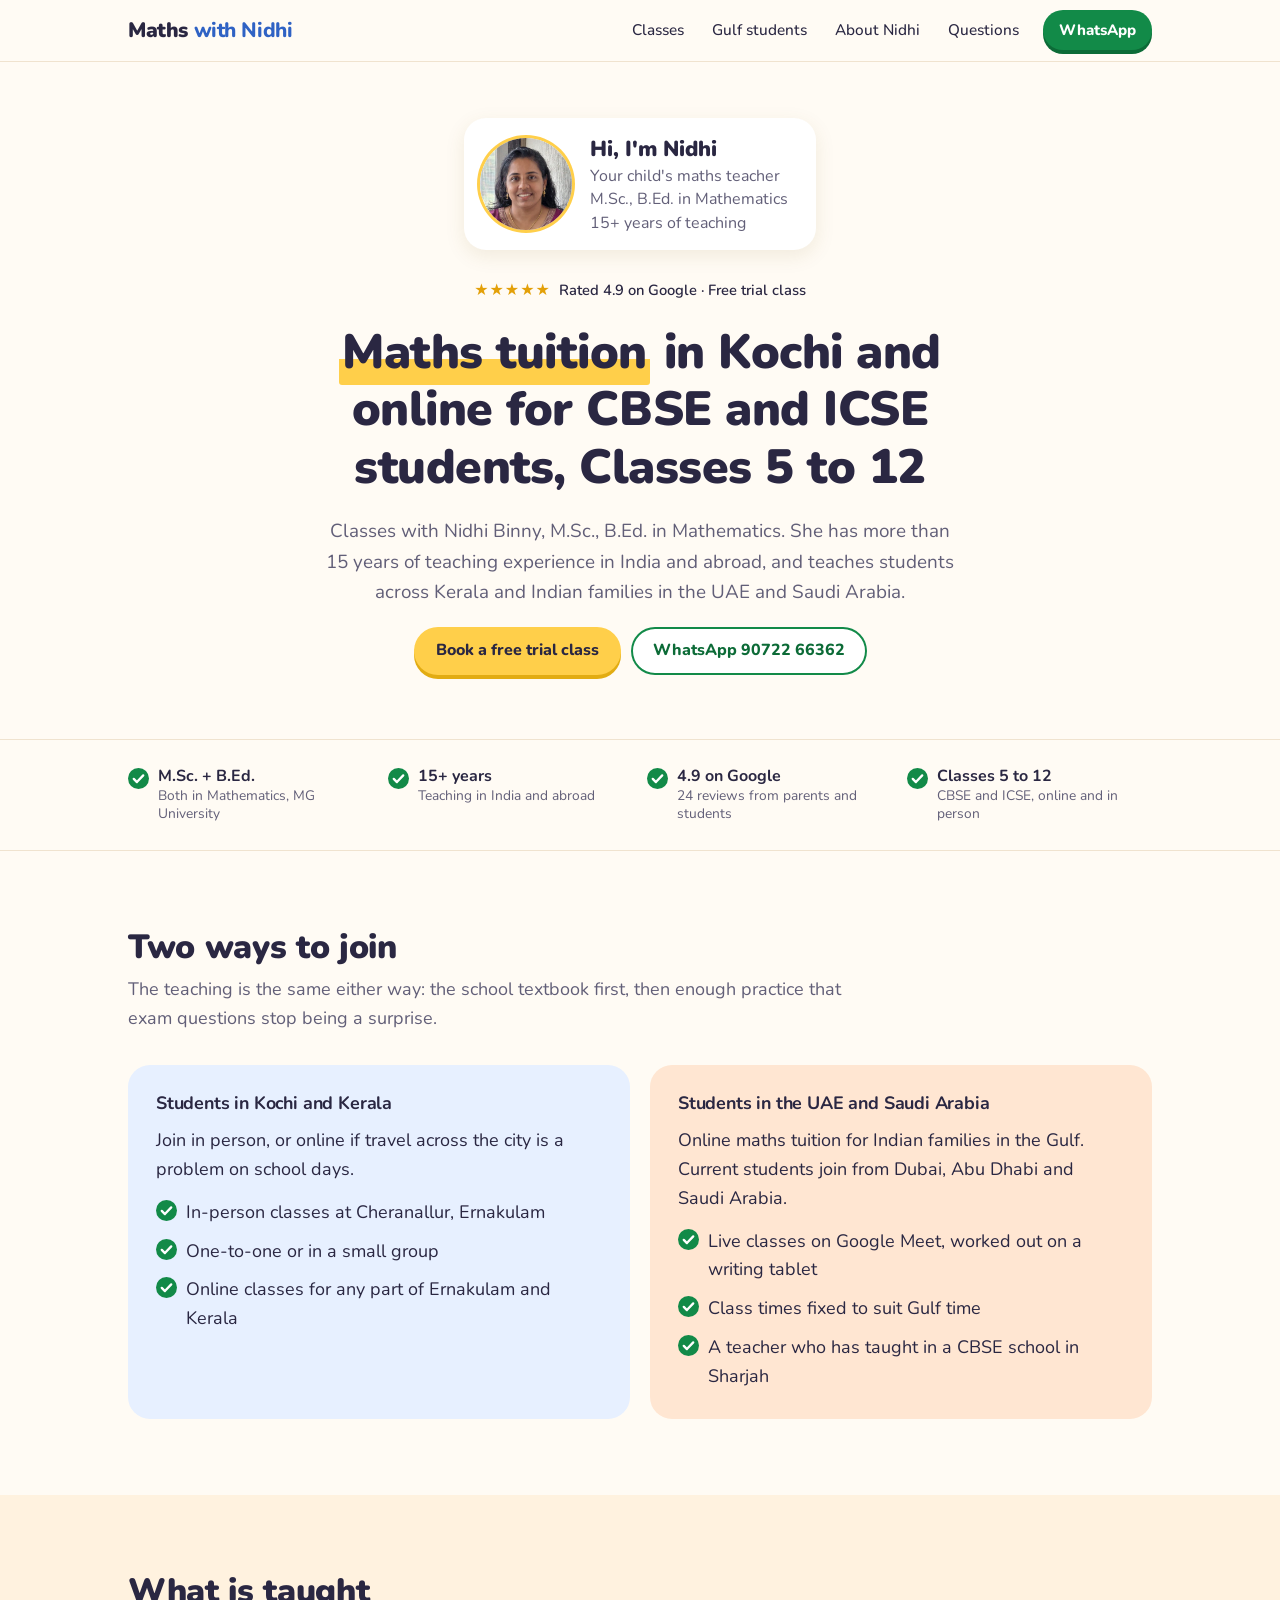
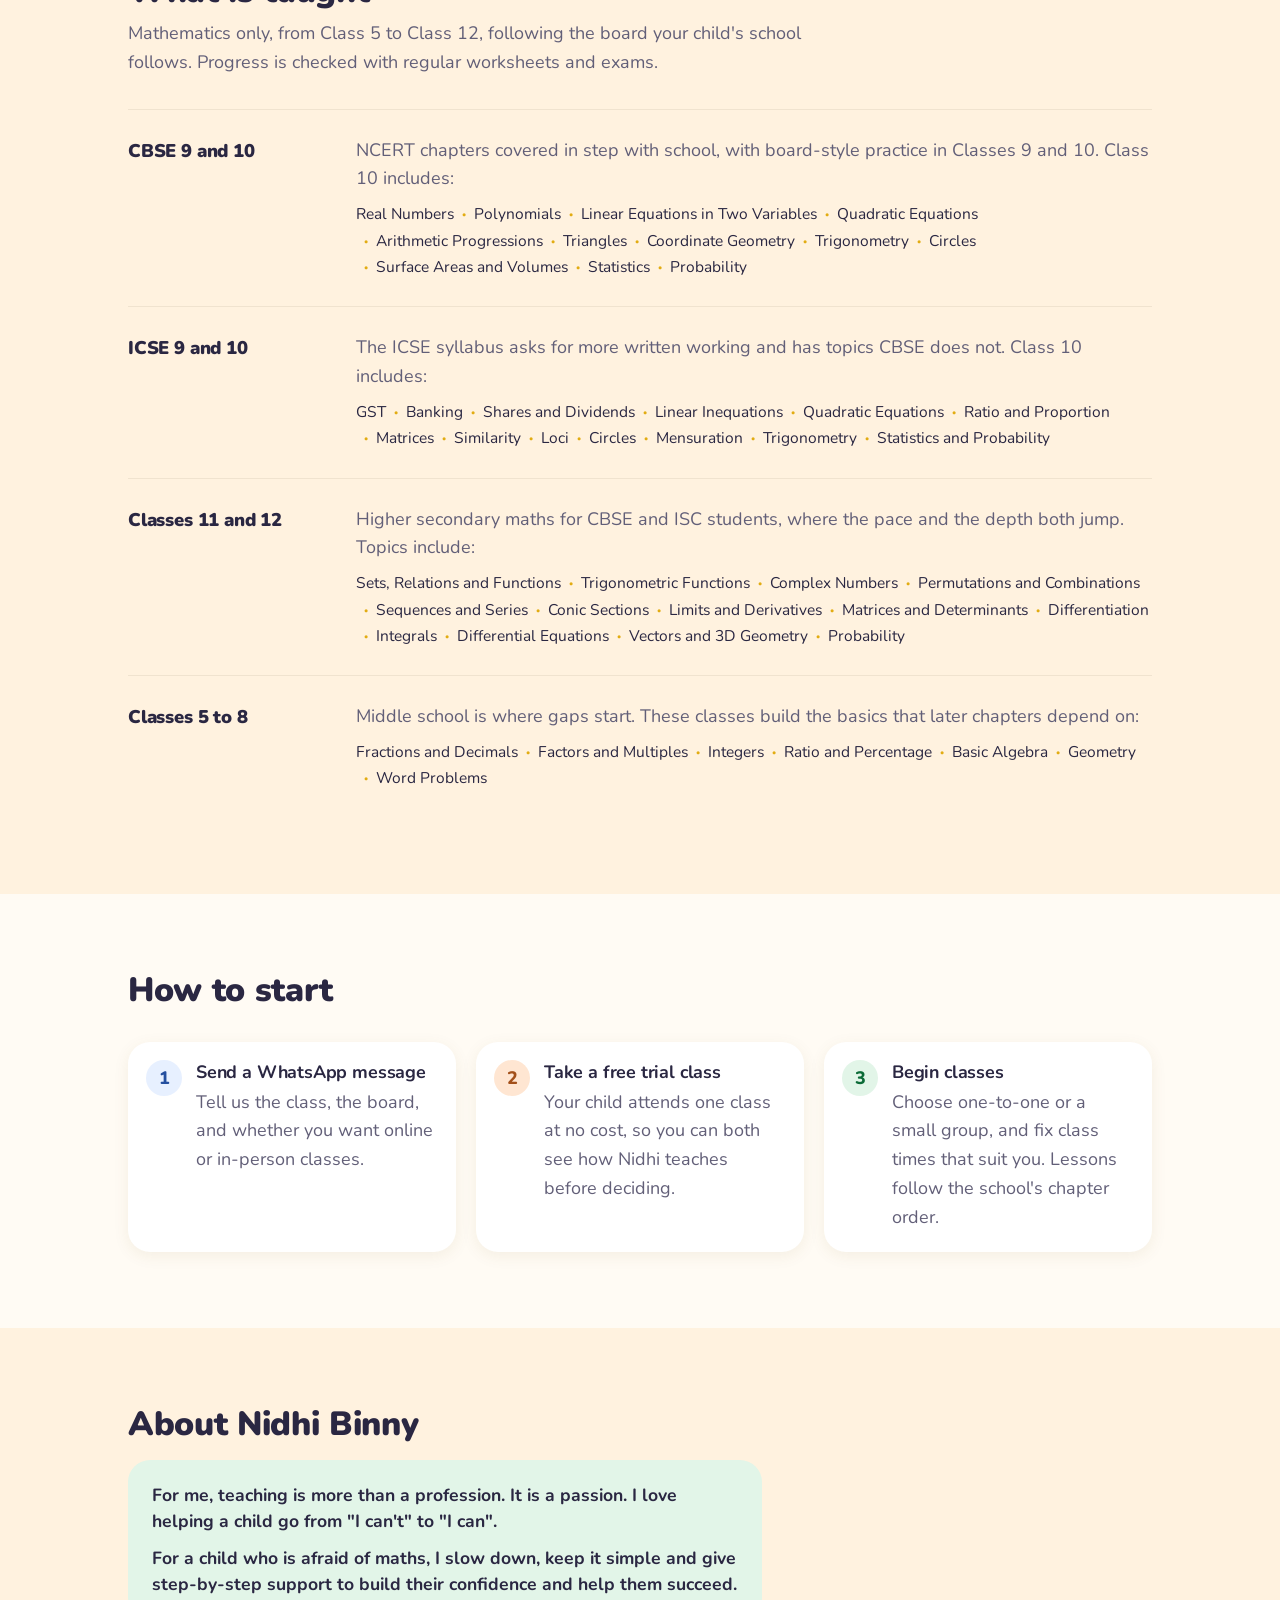
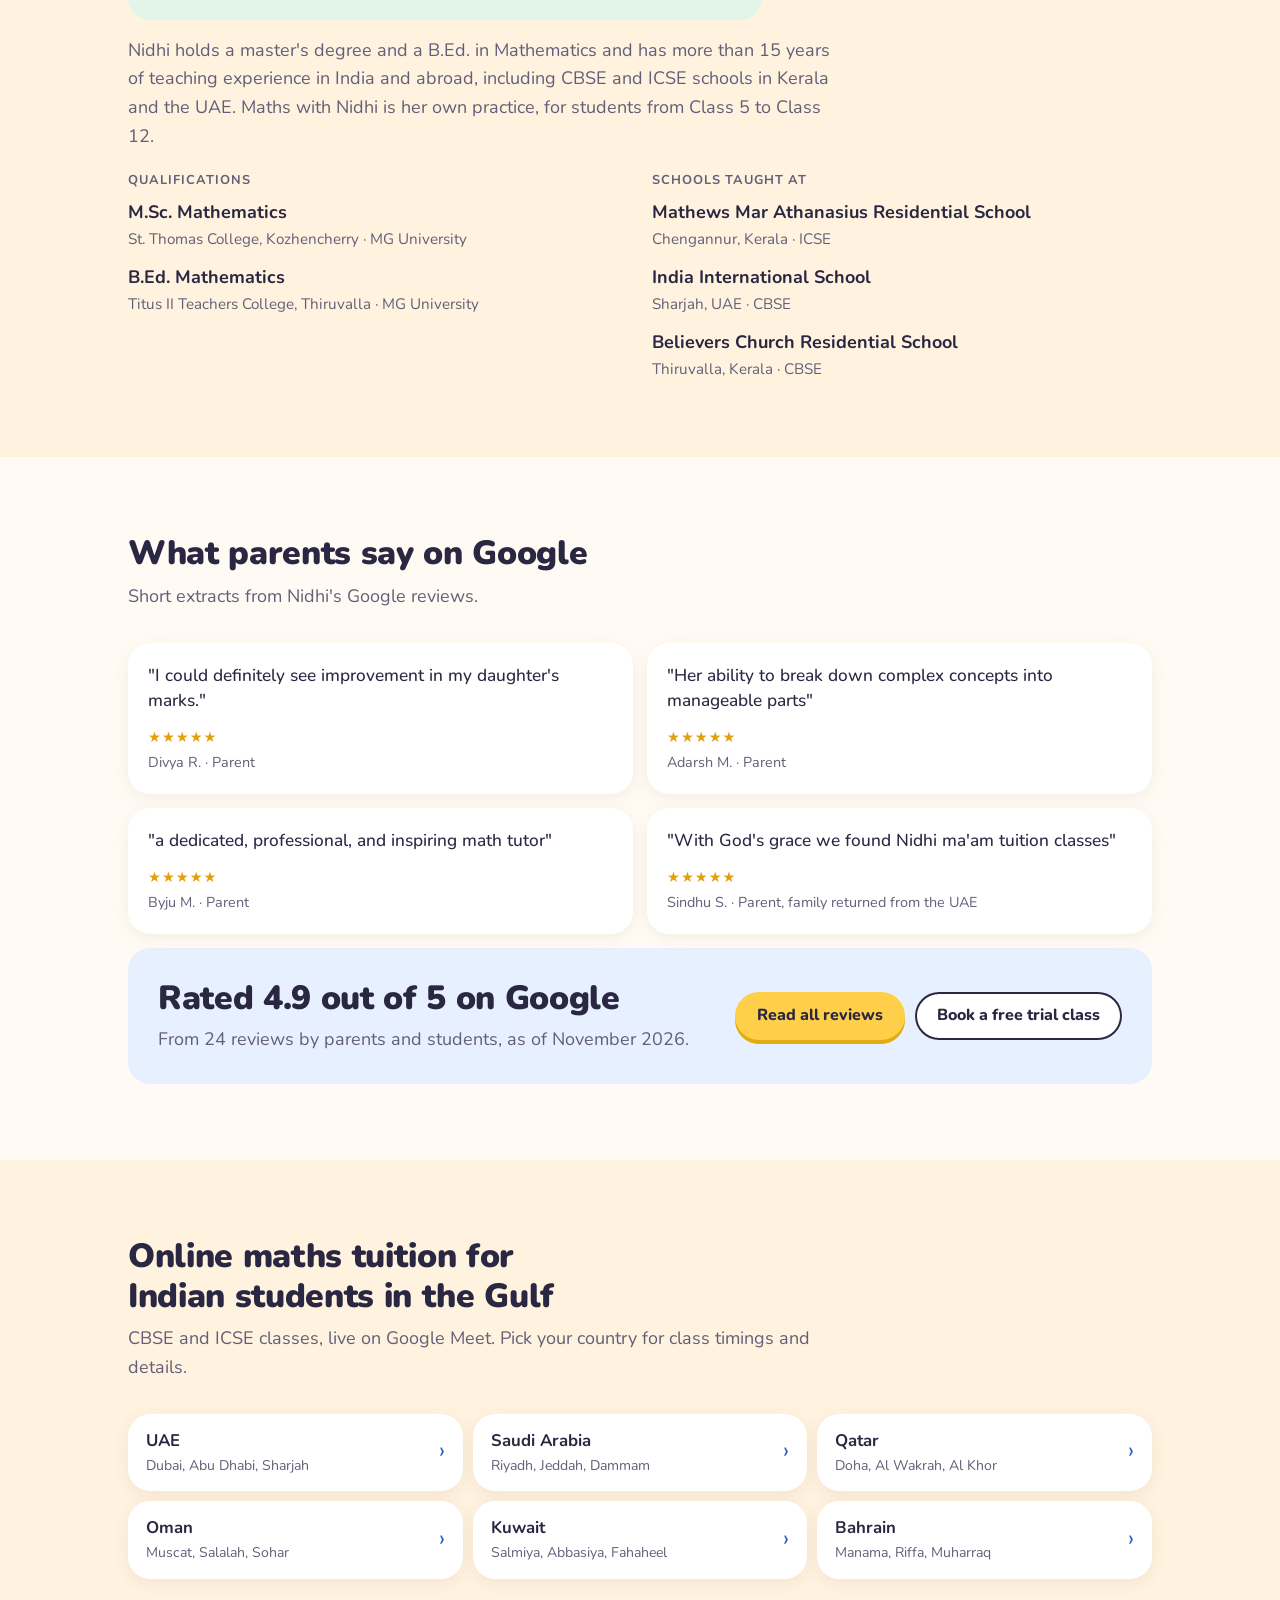
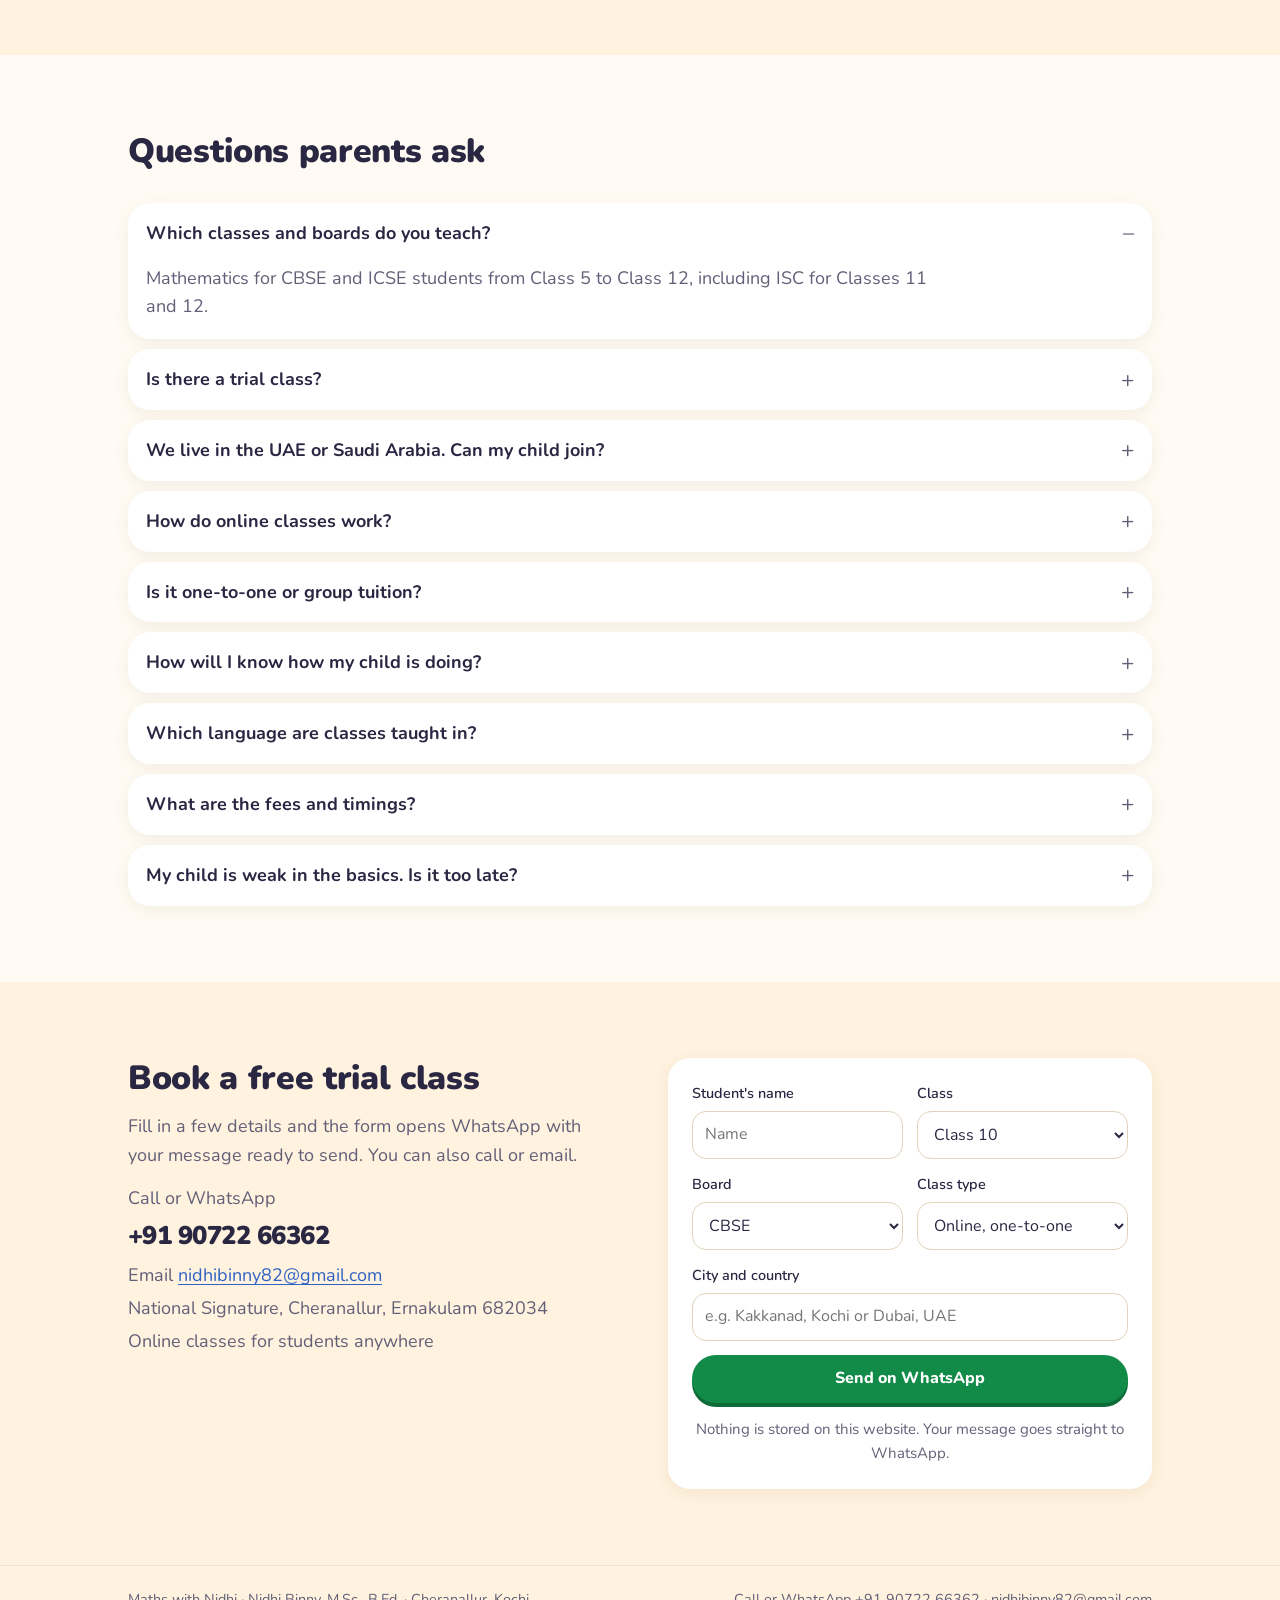
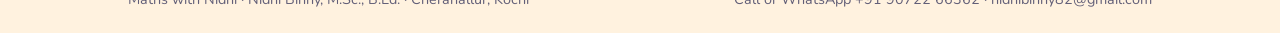
==== commit aa58c0b5: "Revert to the previous version (friendly design with intro card on desktop) Co-Authored-By: Claude F" ====
--- a/index.html
+++ b/index.html
@@ -3,17 +3,17 @@
 <head>
 <meta charset="utf-8">
 <meta name="viewport" content="width=device-width, initial-scale=1">
-<meta name="theme-color" content="#ffffff">
-<title>Maths Tuition in Kochi &amp; Online | CBSE, ICSE | Maths with Nidhi</title>
-<meta name="description" content="Maths tuition in Kochi (Cheranallur) and online with Nidhi Binny, M.Sc., B.Ed., a Kerala-based maths teacher for CBSE and ICSE students in Kerala, the UAE and Saudi Arabia. Classes 5 to 12. Rated 4.9 on Google. Free trial class.">
+<meta name="theme-color" content="#fffbf4">
+<title>Maths with Nidhi | Maths Tuition in Kochi &amp; Online, CBSE &amp; ICSE</title>
+<meta name="description" content="Maths tuition in Cheranallur, Kochi and online for Indian students in the UAE and Saudi Arabia. CBSE and ICSE, Classes 5 to 12. Rated 4.9 on Google. Free trial class.">
 <meta property="og:type" content="website">
-<meta property="og:title" content="Maths Tuition in Kochi &amp; Online | CBSE, ICSE | Maths with Nidhi">
+<meta property="og:title" content="Maths with Nidhi | Maths Tuition in Kochi &amp; Online, CBSE &amp; ICSE">
 <meta property="og:site_name" content="Maths with Nidhi">
 <meta property="og:description" content="Classes 5 to 12 with Nidhi Binny, M.Sc., B.Ed. Free trial class.">
 <meta property="og:locale" content="en_IN">
 <link rel="preconnect" href="https://fonts.googleapis.com">
 <link rel="preconnect" href="https://fonts.gstatic.com" crossorigin>
-<link href="https://fonts.googleapis.com/css2?family=Source+Sans+3:wght@400;600;700&family=Source+Serif+4:ital,wght@0,600;0,700;1,500&display=swap" rel="stylesheet">
+<link href="https://fonts.googleapis.com/css2?family=Nunito:wght@400;600;700;800;900&display=swap" rel="stylesheet">
 <script type="application/ld+json">
 {
  "@context": "https://schema.org",
@@ -25,7 +25,7 @@
    ],
    "name": "Maths with Nidhi",
    "alternateName": "Math Vision Tuition Class",
-   "description": "Maths tuition in Kochi, in person at Cheranallur and online, for CBSE and ICSE students from Class 5 to Class 12. Taught by Nidhi Binny, a Kerala-based maths teacher, for students in Kerala and the Middle East.",
+   "description": "Maths tuition for CBSE and ICSE students from Class 5 to Class 12, in Cheranallur, Kochi and online for students in Kerala and the Middle East.",
    "telephone": "+91 90722 66362",
    "email": "nidhibinny82@gmail.com",
    "address": {
@@ -85,22 +85,6 @@
     },
     {
      "@type": "Question",
-     "name": "Is the teacher based in Kerala?",
-     "acceptedAnswer": {
-      "@type": "Answer",
-      "text": "Yes. Nidhi Binny lives and teaches in Kochi, Kerala. Students in the UAE, Saudi Arabia and other Gulf countries join her classes live online."
-     }
-    },
-    {
-     "@type": "Question",
-     "name": "Where in Kochi are the classes held?",
-     "acceptedAnswer": {
-      "@type": "Answer",
-      "text": "At National Signature, Cheranallur, Ernakulam 682034, within easy reach of Edappally, Varapuzha, Kalamassery and Eloor. Students who live further away join online."
-     }
-    },
-    {
-     "@type": "Question",
      "name": "Is there a free trial class?",
      "acceptedAnswer": {
       "@type": "Answer",
@@ -137,7 +121,7 @@
 }
 </script>
 <link rel="icon" href="favicon.svg" type="image/svg+xml">
-<link rel="stylesheet" href="css/site.css?v=7">
+<link rel="stylesheet" href="css/site.css?v=6">
 </head>
 <body>
 
@@ -160,19 +144,15 @@
   <div class="hero">
     <div class="wrap">
       <div class="hero-copy">
-        <a class="eyebrow" href="https://www.google.com/search?q=math+vision#lrd=0x3b080d9edfd63d77:0x7103dc4fd0247eb7,1,,,," rel="noopener">4.9 on Google · 24 reviews</a>
-        <h1><span class="mark">Maths tuition in Kochi</span>, in person and online, for CBSE and ICSE students</h1>
-        <p class="lead">Nidhi Binny is a Kerala-based maths teacher with an M.Sc. and B.Ed. in Mathematics and more than 15 years of teaching experience. She teaches Classes 5 to 12 in person at Cheranallur, Kochi, and online for students across Kerala, the UAE and Saudi Arabia.</p>
-        <ul class="modes">
-          <li><b>In person</b><span>Cheranallur, Kochi</span></li>
-          <li><b>Online</b><span>Kerala, UAE, Saudi Arabia and the Gulf</span></li>
-        </ul>
+        <p class="eyebrow">Rated 4.9 on Google · Free trial class</p>
+        <h1><span class="mark">Maths tuition</span> in Kochi and online for CBSE and ICSE students, Classes 5 to 12</h1>
+        <p class="lead">Classes with Nidhi Binny, M.Sc., B.Ed. in Mathematics. She has more than 15 years of teaching experience in India and abroad, and teaches students across Kerala and Indian families in the UAE and Saudi Arabia.</p>
         <div class="cta-row">
           <a class="btn" href="#contact">Book a free trial class</a>
           <a class="btn ghost" href="https://wa.me/919072266362?text=Hi%2C%20I%27d%20like%20to%20book%20a%20free%20trial%20maths%20class." rel="noopener">WhatsApp 90722 66362</a>
         </div>
       </div>
-      <figure class="teacher"><img class="photo-img" src="img/nidhi-binny-maths-tutor.jpg" alt="Nidhi Binny, maths tuition teacher in Kochi" width="640" height="800"><figcaption><b>Hi, I'm Nidhi</b><span>Maths teacher in Kochi, Kerala</span><span>M.Sc., B.Ed. in Mathematics · 15+ years of teaching</span></figcaption></figure>
+      <figure class="teacher"><img class="photo-img" src="img/nidhi-binny-maths-tutor.jpg" alt="Nidhi Binny, maths tuition teacher in Kochi" width="640" height="800"><figcaption><b>Hi, I'm Nidhi</b><span>Your child's maths teacher</span><span>M.Sc., B.Ed. in Mathematics</span><span>15+ years of teaching</span></figcaption></figure>
     </div>
   </div>
 
@@ -182,15 +162,102 @@
         <li><strong>M.Sc. + B.Ed.</strong><span>Both in Mathematics, MG University</span></li>
         <li><strong>15+ years</strong><span>Teaching in India and abroad</span></li>
         <li><strong>4.9 on Google</strong><span>24 reviews from parents and students</span></li>
-        <li><strong>Kochi and online</strong><span>In person at Cheranallur, online everywhere</span></li>
+        <li><strong>Classes 5 to 12</strong><span>CBSE and ICSE, online and in person</span></li>
       </ul>
     </div>
   </div>
 
+  <section id="where">
+    <div class="wrap">
+      <div class="sec-head">
+        <h2>Two ways to join</h2>
+        <p>The teaching is the same either way: the school textbook first, then enough practice that exam questions stop being a surprise.</p>
+      </div>
+      <div class="two">
+        <div class="panel kochi">
+          <h3>Students in Kochi and Kerala</h3>
+          <p>Join in person, or online if travel across the city is a problem on school days.</p>
+          <ul>
+            <li>In-person classes at Cheranallur, Ernakulam</li>
+            <li>One-to-one or in a small group</li>
+            <li>Online classes for any part of Ernakulam and Kerala</li>
+          </ul>
+        </div>
+        <div class="panel abroad">
+          <h3>Students in the UAE and Saudi Arabia</h3>
+          <p>Online maths tuition for Indian families in the Gulf. Current students join from Dubai, Abu Dhabi and Saudi Arabia.</p>
+          <ul>
+            <li>Live classes on Google Meet, worked out on a writing tablet</li>
+            <li>Class times fixed to suit Gulf time</li>
+            <li>A teacher who has taught in a CBSE school in Sharjah</li>
+          </ul>
+        </div>
+      </div>
+    </div>
+  </section>
+
+  <section class="boards" id="classes">
+    <div class="wrap">
+      <div class="sec-head">
+        <h2>What is taught</h2>
+        <p>Mathematics only, from Class 5 to Class 12, following the board your child's school follows. Progress is checked with regular worksheets and exams.</p>
+      </div>
+      <div class="board">
+        <div class="tag">CBSE 9 and 10</div>
+        <div>
+          <p>NCERT chapters covered in step with school, with board-style practice in Classes 9 and 10. Class 10 includes:</p>
+          <ul class="chips">
+            <li>Real Numbers</li><li>Polynomials</li><li>Linear Equations in Two Variables</li><li>Quadratic Equations</li><li>Arithmetic Progressions</li><li>Triangles</li><li>Coordinate Geometry</li><li>Trigonometry</li><li>Circles</li><li>Surface Areas and Volumes</li><li>Statistics</li><li>Probability</li>
+          </ul>
+        </div>
+      </div>
+      <div class="board">
+        <div class="tag">ICSE 9 and 10</div>
+        <div>
+          <p>The ICSE syllabus asks for more written working and has topics CBSE does not. Class 10 includes:</p>
+          <ul class="chips">
+            <li>GST</li><li>Banking</li><li>Shares and Dividends</li><li>Linear Inequations</li><li>Quadratic Equations</li><li>Ratio and Proportion</li><li>Matrices</li><li>Similarity</li><li>Loci</li><li>Circles</li><li>Mensuration</li><li>Trigonometry</li><li>Statistics and Probability</li>
+          </ul>
+        </div>
+      </div>
+      <div class="board">
+        <div class="tag">Classes 11 and 12</div>
+        <div>
+          <p>Higher secondary maths for CBSE and ISC students, where the pace and the depth both jump. Topics include:</p>
+          <ul class="chips">
+            <li>Sets, Relations and Functions</li><li>Trigonometric Functions</li><li>Complex Numbers</li><li>Permutations and Combinations</li><li>Sequences and Series</li><li>Conic Sections</li><li>Limits and Derivatives</li><li>Matrices and Determinants</li><li>Differentiation</li><li>Integrals</li><li>Differential Equations</li><li>Vectors and 3D Geometry</li><li>Probability</li>
+          </ul>
+        </div>
+      </div>
+      <div class="board">
+        <div class="tag">Classes 5 to 8</div>
+        <div>
+          <p>Middle school is where gaps start. These classes build the basics that later chapters depend on:</p>
+          <ul class="chips">
+            <li>Fractions and Decimals</li><li>Factors and Multiples</li><li>Integers</li><li>Ratio and Percentage</li><li>Basic Algebra</li><li>Geometry</li><li>Word Problems</li>
+          </ul>
+        </div>
+      </div>
+    </div>
+  </section>
+
+  <section id="how">
+    <div class="wrap">
+      <div class="sec-head">
+        <h2>How to start</h2>
+      </div>
+      <ol class="steps">
+        <li><h3>Send a WhatsApp message</h3><p>Tell us the class, the board, and whether you want online or in-person classes.</p></li>
+        <li><h3>Take a free trial class</h3><p>Your child attends one class at no cost, so you can both see how Nidhi teaches before deciding.</p></li>
+        <li><h3>Begin classes</h3><p>Choose one-to-one or a small group, and fix class times that suit you. Lessons follow the school's chapter order.</p></li>
+      </ol>
+    </div>
+  </section>
+
   <section class="about" id="about">
     <div class="wrap">
             <div class="about-copy">
-        <h2>About Nidhi Binny, maths teacher in Kochi</h2>
+        <h2>About Nidhi Binny</h2>
         <blockquote>
           <p>For me, teaching is more than a profession. It is a passion. I love helping a child go from "I can't" to "I can".</p>
           <p>For a child who is afraid of maths, I slow down, keep it simple and give step-by-step support to build their confidence and help them succeed.</p>
@@ -242,98 +309,11 @@
     </div>
   </section>
 
-  <section id="where">
+  <section id="gulf">
     <div class="wrap">
       <div class="sec-head">
-        <h2>In person in Kochi, or online</h2>
-        <p>The teaching is the same either way: the school textbook first, then enough practice that exam questions stop being a surprise.</p>
-      </div>
-      <div class="two">
-        <div class="panel kochi">
-          <h3>In-person maths tuition in Kochi</h3>
-          <p>Classes are held at National Signature, Cheranallur, Ernakulam 682034, within easy reach of Edappally, Varapuzha, Kalamassery and Eloor. <a href="https://www.google.com/maps/search/?api=1&amp;query=Math+Vision+Tuition+Class+Cheranallur+Ernakulam" rel="noopener">Open in Google Maps</a></p>
-          <ul>
-            <li>In-person classes at Cheranallur, Ernakulam</li>
-            <li>One-to-one or in a small group</li>
-            <li>Online classes for any part of Ernakulam and Kerala</li>
-          </ul>
-        </div>
-        <div class="panel abroad">
-          <h3>Online maths tuition from Kerala</h3>
-          <p>For students anywhere in Kerala, and for Indian families in the UAE, Saudi Arabia and the rest of the Gulf who want a Kerala-based maths teacher. Current students join from Dubai, Abu Dhabi and Saudi Arabia.</p>
-          <ul>
-            <li>Live classes on Google Meet, worked out on a writing tablet</li>
-            <li>Class times fixed to suit Gulf time</li>
-            <li>A teacher who has taught in a CBSE school in Sharjah</li>
-          </ul>
-        </div>
-      </div>
-    </div>
-  </section>
-
-  <section class="boards" id="classes">
-    <div class="wrap">
-      <div class="sec-head">
-        <h2>What is taught</h2>
-        <p>Mathematics only, from Class 5 to Class 12, following the board your child's school follows. Progress is checked with regular worksheets and exams.</p>
-      </div>
-      <div class="board">
-        <div class="tag">CBSE 9 and 10</div>
-        <div>
-          <p>NCERT chapters covered in step with school, with board-style practice in Classes 9 and 10. Class 10 includes:</p>
-          <ul class="chips">
-            <li>Real Numbers</li><li>Polynomials</li><li>Linear Equations in Two Variables</li><li>Quadratic Equations</li><li>Arithmetic Progressions</li><li>Triangles</li><li>Coordinate Geometry</li><li>Trigonometry</li><li>Circles</li><li>Surface Areas and Volumes</li><li>Statistics</li><li>Probability</li>
-          </ul>
-        </div>
-      </div>
-      <div class="board">
-        <div class="tag">ICSE 9 and 10</div>
-        <div>
-          <p>The ICSE syllabus asks for more written working and has topics CBSE does not. Class 10 includes:</p>
-          <ul class="chips">
-            <li>GST</li><li>Banking</li><li>Shares and Dividends</li><li>Linear Inequations</li><li>Quadratic Equations</li><li>Ratio and Proportion</li><li>Matrices</li><li>Similarity</li><li>Loci</li><li>Circles</li><li>Mensuration</li><li>Trigonometry</li><li>Statistics and Probability</li>
-          </ul>
-        </div>
-      </div>
-      <div class="board">
-        <div class="tag">Classes 11 and 12</div>
-        <div>
-          <p>Higher secondary maths for CBSE and ISC students, where the pace and the depth both jump. Topics include:</p>
-          <ul class="chips">
-            <li>Sets, Relations and Functions</li><li>Trigonometric Functions</li><li>Complex Numbers</li><li>Permutations and Combinations</li><li>Sequences and Series</li><li>Conic Sections</li><li>Limits and Derivatives</li><li>Matrices and Determinants</li><li>Differentiation</li><li>Integrals</li><li>Differential Equations</li><li>Vectors and 3D Geometry</li><li>Probability</li>
-          </ul>
-        </div>
-      </div>
-      <div class="board">
-        <div class="tag">Classes 5 to 8</div>
-        <div>
-          <p>Middle school is where gaps start. These classes build the basics that later chapters depend on:</p>
-          <ul class="chips">
-            <li>Fractions and Decimals</li><li>Factors and Multiples</li><li>Integers</li><li>Ratio and Percentage</li><li>Basic Algebra</li><li>Geometry</li><li>Word Problems</li>
-          </ul>
-        </div>
-      </div>
-    </div>
-  </section>
-
-  <section id="how">
-    <div class="wrap">
-      <div class="sec-head">
-        <h2>How to start</h2>
-      </div>
-      <ol class="steps">
-        <li><h3>Send a WhatsApp message</h3><p>Tell us the class, the board, and whether you want online or in-person classes.</p></li>
-        <li><h3>Take a free trial class</h3><p>Your child attends one class at no cost, so you can both see how Nidhi teaches before deciding.</p></li>
-        <li><h3>Begin classes</h3><p>Choose one-to-one or a small group, and fix class times that suit you. Lessons follow the school's chapter order.</p></li>
-      </ol>
-    </div>
-  </section>
-
-  <section id="gulf">
-    <div class="wrap">
-      <div class="sec-head">
-        <h2>A Kerala-based maths teacher for students in the Gulf</h2>
-        <p>Online CBSE and ICSE maths classes, taught live from Kochi on Google Meet. Pick your country for class timings and details.</p>
+        <h2>Online maths tuition for Indian students in the Gulf</h2>
+        <p>CBSE and ICSE classes, live on Google Meet. Pick your country for class timings and details.</p>
       </div>
       <div class="countries">
         <a href="online-maths-tuition-uae.html"><b>UAE</b><span>Dubai, Abu Dhabi, Sharjah</span></a>
@@ -352,14 +332,6 @@
       <details open>
         <summary>Which classes and boards do you teach?</summary>
         <p>Mathematics for CBSE and ICSE students from Class 5 to Class 12, including ISC for Classes 11 and 12.</p>
-      </details>
-      <details>
-        <summary>Where in Kochi are the classes held?</summary>
-        <p>At National Signature, Cheranallur, Ernakulam 682034, within easy reach of Edappally, Varapuzha, Kalamassery and Eloor. Students who live further away join online.</p>
-      </details>
-      <details>
-        <summary>Is the teacher based in Kerala?</summary>
-        <p>Yes. Nidhi Binny lives and teaches in Kochi, Kerala. Students in the UAE, Saudi Arabia and other Gulf countries join her classes live online.</p>
       </details>
       <details>
         <summary>Is there a trial class?</summary>
--- a/css/site.css
+++ b/css/site.css
@@ -1,22 +1,23 @@
 :root {
-  /* Layout idea: a teacher's professional page. White ground, serif headings for credibility, navy text,
-     one thin amber accent, muted panels. Phone first, one column, proof (who, where, credentials, reviews) first. */
-  --bg: #ffffff;
-  --soft: #f7f5f1;
-  --ink: #1b2440;
-  --ink-soft: #586079;
-  --rule: #e6e2da;
-  --blue: #27509e;
-  --blue-deep: #1d3d7a;
-  --blue-soft: #f0f4fa;
-  --sand: #f8f2e6;
-  --sun: #f0b429;
+  /* Layout idea: a friendly tutor's page. Warm paper background, rounded lettering, soft pastel cards,
+     a sunny yellow for the main action and green only for WhatsApp. Phone first, one column. */
+  --bg: #fffbf4;
+  --soft: #fff2df;
+  --ink: #2a2742;
+  --ink-soft: #625f78;
+  --rule: #f0e3cf;
+  --blue: #2f62c4;
+  --blue-deep: #244f9f;
+  --blue-soft: #e7f0ff;
+  --sun: #ffcf4a;
+  --sun-deep: #e2ac12;
+  --mint: #e2f5e8;
+  --peach: #ffe6d2;
   --green: #128a48;
   --green-deep: #0c6b37;
   --gold: #e3a008;
-  --r: 12px;
-  --font: "Source Sans 3", system-ui, -apple-system, "Segoe UI", Roboto, sans-serif;
-  --font-head: "Source Serif 4", Georgia, "Times New Roman", serif;
+  --r: 22px;
+  --font: "Nunito", "Trebuchet MS", system-ui, -apple-system, "Segoe UI", sans-serif;
   color-scheme: light;
 }
 * { box-sizing: border-box; }
@@ -184,39 +185,43 @@
 footer { background: var(--soft); border-top: 1px solid var(--rule); color: var(--ink-soft); font-size: 0.9rem; padding-bottom: 84px; }
 footer .wrap { display: flex; flex-direction: column; gap: 6px; padding-top: 22px; padding-bottom: 22px; }
 
-/* Tone: calm and professional */
-body { font-size: 18px; }
-h1, h2, .brand, .board .tag { font-family: var(--font-head); font-weight: 700; letter-spacing: -0.01em; }
-.brand-name i { font-style: italic; font-weight: 500; color: var(--ink-soft); }
-.mark { color: inherit; box-shadow: inset 0 -0.12em 0 var(--sun); }
-.btn { background: var(--ink); color: #fff !important; border-radius: 10px; }
-.btn:hover { background: #2b3764; }
-.btn.small { border-radius: 8px; }
-.btn[href*="wa.me"] { background: var(--green); }
-.btn[href*="wa.me"]:hover { background: var(--green-deep); }
-.btn.ghost, .btn.ghost.light { background: var(--bg); color: var(--ink) !important; box-shadow: inset 0 0 0 1.5px var(--ink); }
-.btn.ghost[href*="wa.me"] { background: var(--bg); color: var(--green-deep) !important; box-shadow: inset 0 0 0 1.5px var(--green); }
-a.eyebrow { text-decoration: none; color: var(--ink); }
-a.eyebrow:hover { text-decoration: underline; }
-.teacher { background: var(--soft); border: 1px solid var(--rule); }
-.teacher .photo-img { box-shadow: 0 0 0 3px #fff, 0 2px 10px rgba(27, 36, 64, 0.18); }
-.teacher figcaption b { font-family: var(--font-head); font-size: 1.2rem; }
-.modes { list-style: none; margin: 0; padding: 0; display: grid; grid-template-columns: 1fr 1fr; gap: 10px; width: 100%; }
-.modes li { display: flex; flex-direction: column; gap: 1px; padding: 12px 14px; border: 1px solid var(--rule); border-left: 3px solid var(--sun); border-radius: 10px; background: var(--bg); text-align: left; font-size: 0.92rem; color: var(--ink-soft); line-height: 1.35; }
-.modes b { color: var(--ink); font-size: 1rem; }
-.facts li::before, .panel li::before { background-color: var(--ink); }
-.panel.kochi { background: var(--blue-soft); border-color: transparent; }
-.panel.abroad { background: var(--sand); border-color: transparent; }
+/* Friendly theme */
+h1, h2, .brand, .board .tag, .contact-copy .lines b { font-weight: 900; }
+.mark { color: inherit; background: linear-gradient(transparent 60%, var(--sun) 60%); padding: 0 3px; border-radius: 3px; }
+.top { background: var(--bg); border-bottom-color: var(--rule); }
+.brand-name i { color: var(--blue); font-weight: 800; }
+.btn { background: var(--sun); color: var(--ink) !important; border-radius: 999px; font-weight: 800; box-shadow: 0 4px 0 var(--sun-deep); }
+.btn:hover { background: #ffd866; }
+.btn:active { transform: translateY(2px); box-shadow: 0 2px 0 var(--sun-deep); }
+.btn.small { border-radius: 999px; box-shadow: 0 3px 0 var(--green-deep); }
+.btn[href*="wa.me"] { color: #fff !important; box-shadow: 0 4px 0 var(--green-deep); }
+.btn.ghost, .btn.ghost.light { background: #fff; box-shadow: inset 0 0 0 2px var(--ink); }
+.btn.ghost[href*="wa.me"] { background: #fff; color: var(--green-deep) !important; box-shadow: inset 0 0 0 2px var(--green); }
+.teacher { background: #fff; box-shadow: 0 6px 20px rgba(120, 84, 20, 0.10); }
+.teacher figcaption b { font-size: 1.15rem; font-weight: 900; }
+.facts { background: var(--bg); border-color: var(--rule); }
+.facts li::before, .panel li::before { background-color: var(--green); }
+.panel, .steps li, .quote, .faq details, form, .countries a, table.times { border: 0; box-shadow: 0 4px 16px rgba(120, 84, 20, 0.08); background: #fff; }
+.panel.kochi { background: var(--blue-soft); box-shadow: none; }
+.panel.abroad { background: var(--peach); box-shadow: none; }
 .panel p, .panel li { color: var(--ink); }
-.steps li::before { background: var(--blue-soft); color: var(--blue-deep); }
+.steps li:nth-child(1)::before { background: var(--blue-soft); color: var(--blue-deep); }
+.steps li:nth-child(2)::before { background: var(--peach); color: #a3501a; }
+.steps li:nth-child(3)::before { background: var(--mint); color: var(--green-deep); }
 .chips { display: block; color: var(--ink); font-size: 0.97rem; line-height: 1.7; }
 .chips li { display: inline-block; background: none; border: 0; padding: 0; font-size: inherit; }
-.chips li:not(:last-child)::after { content: "  ·"; color: var(--ink-soft); white-space: pre; margin-right: 0.45em; }
-.about blockquote, .quote blockquote { font-family: var(--font-head); font-style: italic; font-weight: 500; }
-.about blockquote { border-left: 3px solid var(--sun); padding: 2px 0 2px 18px; font-size: 1.2rem; }
+.chips li + li::before { content: "  ·  "; color: var(--sun-deep); font-weight: 900; white-space: pre; }
+.about blockquote { border-left: 0; background: var(--mint); padding: 22px 24px; border-radius: var(--r); font-weight: 700; }
 .reviews .box { background: var(--blue-soft); }
-.countries a[aria-current="page"] { background: var(--sand); border-color: var(--sand); }
-input, select { border-color: #cfcabf; }
+.countries a[aria-current="page"] { background: var(--peach); }
+.countries a::after { color: var(--blue); }
+table.times th { background: var(--peach); }
+input, select { border-color: #e2d3bb; border-radius: 14px; }
+.actionbar { background: var(--bg); border-top-color: var(--rule); }
+.actionbar .call { background: #fff; box-shadow: inset 0 0 0 2px var(--ink); }
+.actionbar .btn[href*="wa.me"] { box-shadow: none; }
+footer { background: var(--soft); border-top-color: var(--rule); }
+@media (max-width: 859px) { .teacher .photo-img { box-shadow: 0 0 0 3px var(--sun); } }
 
 /* Wider screens */
 @media (min-width: 560px) {
@@ -238,10 +243,9 @@
   .eyebrow, .cta-row { justify-content: center; }
   .lead { font-size: 1.18rem; }
   .teacher { gap: 18px; padding: 16px 28px 16px 16px; text-align: left; }
-  .teacher .photo-img { width: 92px; height: 92px; }
+  .teacher .photo-img { width: 92px; height: 92px; box-shadow: 0 0 0 3px var(--sun); }
   .teacher figcaption { font-size: 1rem; }
-  .teacher figcaption b { font-size: 1.4rem; }
-  .modes { max-width: 560px; }
+  .teacher figcaption b { font-size: 1.35rem; }
   .facts ul { grid-template-columns: repeat(4, 1fr); padding: 26px 0; }
   section { padding: 76px 0; }
   .sec-head { margin-bottom: 32px; }
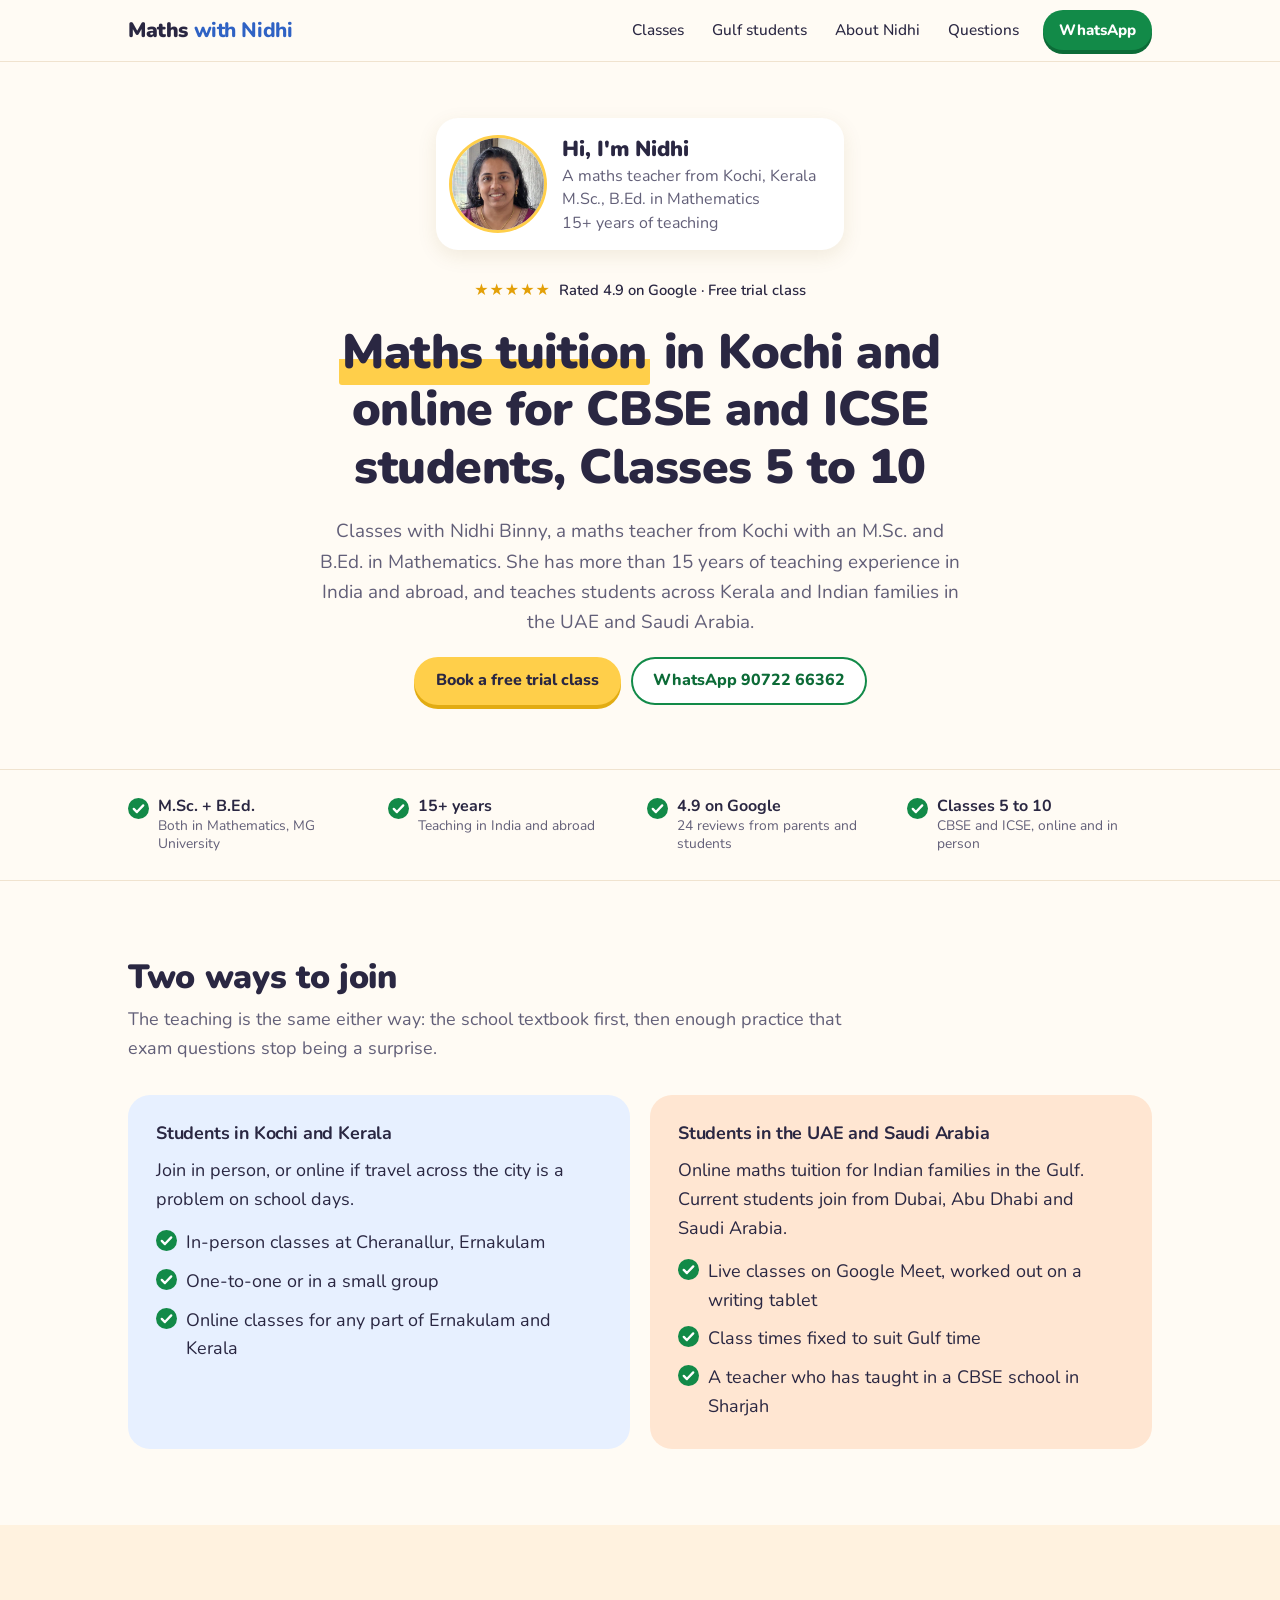
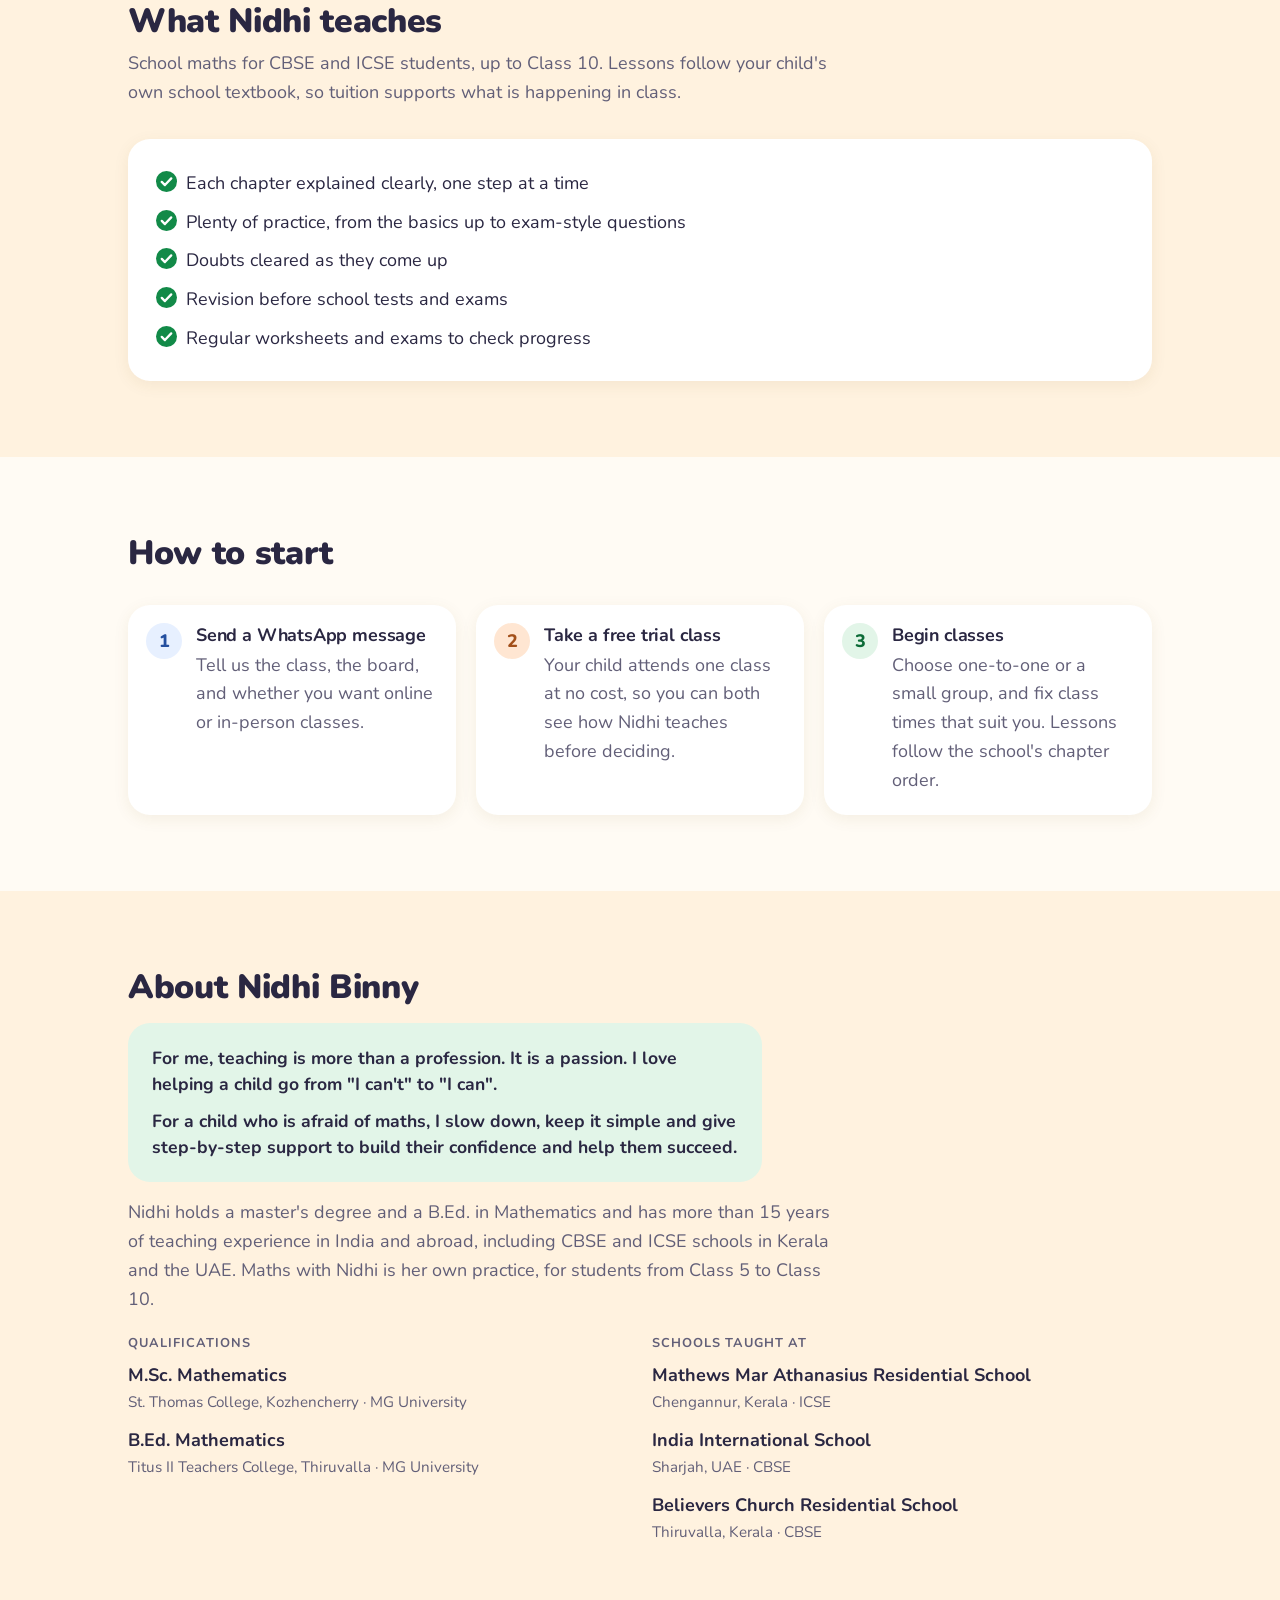
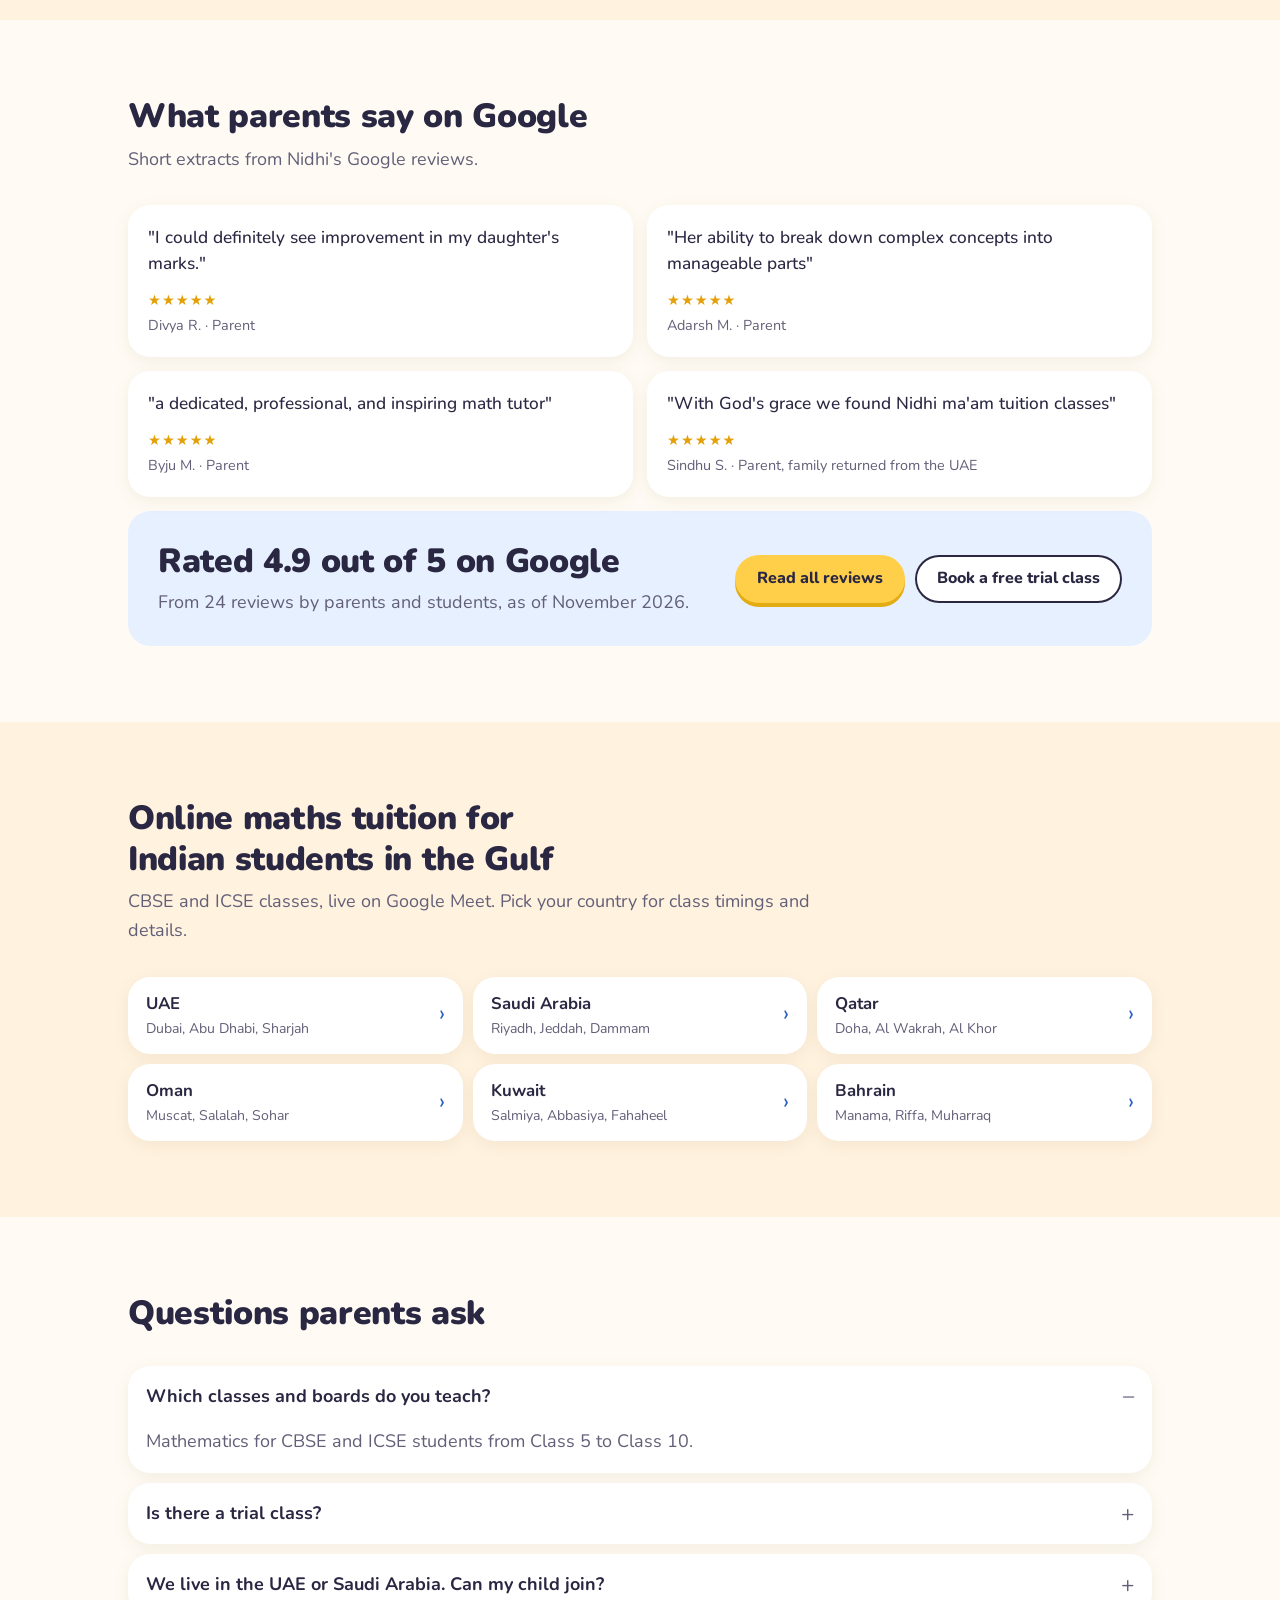
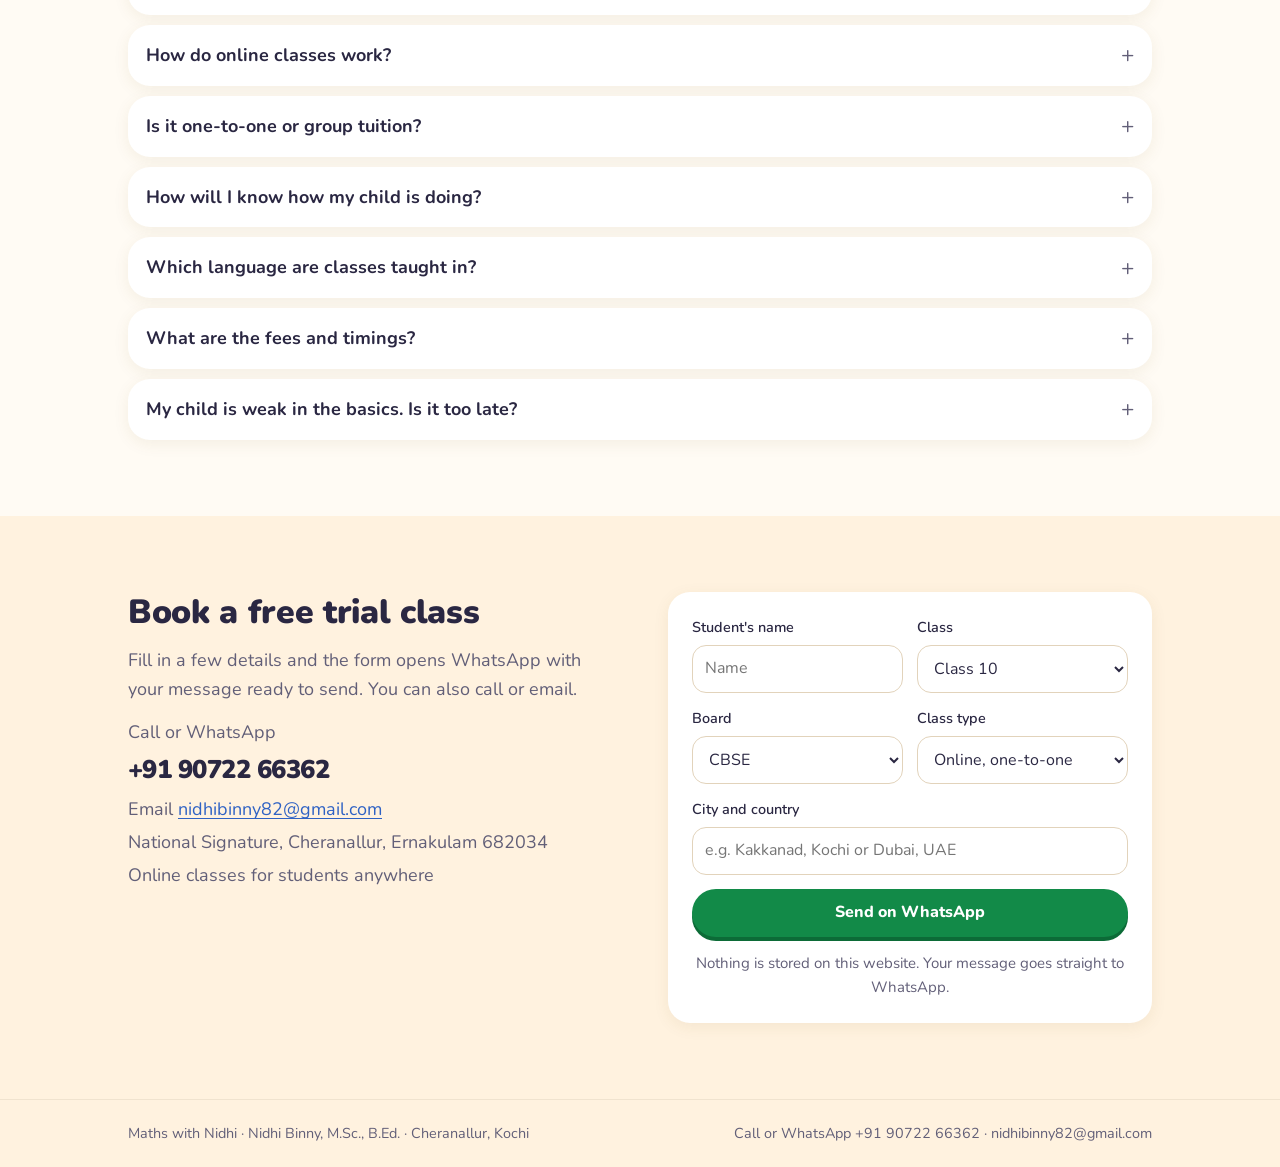
==== commit 1b69ad91: "Classes up to 10 only; intro says she is from Kochi; simple generic description of what is taught Co" ====
--- a/index.html
+++ b/index.html
@@ -5,11 +5,11 @@
 <meta name="viewport" content="width=device-width, initial-scale=1">
 <meta name="theme-color" content="#fffbf4">
 <title>Maths with Nidhi | Maths Tuition in Kochi &amp; Online, CBSE &amp; ICSE</title>
-<meta name="description" content="Maths tuition in Cheranallur, Kochi and online for Indian students in the UAE and Saudi Arabia. CBSE and ICSE, Classes 5 to 12. Rated 4.9 on Google. Free trial class.">
+<meta name="description" content="Maths tuition in Cheranallur, Kochi and online for Indian students in the UAE and Saudi Arabia. CBSE and ICSE, Classes 5 to 10. Rated 4.9 on Google. Free trial class.">
 <meta property="og:type" content="website">
 <meta property="og:title" content="Maths with Nidhi | Maths Tuition in Kochi &amp; Online, CBSE &amp; ICSE">
 <meta property="og:site_name" content="Maths with Nidhi">
-<meta property="og:description" content="Classes 5 to 12 with Nidhi Binny, M.Sc., B.Ed. Free trial class.">
+<meta property="og:description" content="Classes 5 to 10 with Nidhi Binny, M.Sc., B.Ed. Free trial class.">
 <meta property="og:locale" content="en_IN">
 <link rel="preconnect" href="https://fonts.googleapis.com">
 <link rel="preconnect" href="https://fonts.gstatic.com" crossorigin>
@@ -25,7 +25,7 @@
    ],
    "name": "Maths with Nidhi",
    "alternateName": "Math Vision Tuition Class",
-   "description": "Maths tuition for CBSE and ICSE students from Class 5 to Class 12, in Cheranallur, Kochi and online for students in Kerala and the Middle East.",
+   "description": "Maths tuition for CBSE and ICSE students from Class 5 to Class 10, in Cheranallur, Kochi and online for students in Kerala and the Middle East.",
    "telephone": "+91 90722 66362",
    "email": "nidhibinny82@gmail.com",
    "address": {
@@ -80,7 +80,7 @@
      "name": "Which classes and boards does Nidhi teach?",
      "acceptedAnswer": {
       "@type": "Answer",
-      "text": "Mathematics for CBSE and ICSE students from Class 5 to Class 12, including ISC for Classes 11 and 12."
+      "text": "Mathematics for CBSE and ICSE students from Class 5 to Class 10."
      }
     },
     {
@@ -145,14 +145,14 @@
     <div class="wrap">
       <div class="hero-copy">
         <p class="eyebrow">Rated 4.9 on Google · Free trial class</p>
-        <h1><span class="mark">Maths tuition</span> in Kochi and online for CBSE and ICSE students, Classes 5 to 12</h1>
-        <p class="lead">Classes with Nidhi Binny, M.Sc., B.Ed. in Mathematics. She has more than 15 years of teaching experience in India and abroad, and teaches students across Kerala and Indian families in the UAE and Saudi Arabia.</p>
+        <h1><span class="mark">Maths tuition</span> in Kochi and online for CBSE and ICSE students, Classes 5 to 10</h1>
+        <p class="lead">Classes with Nidhi Binny, a maths teacher from Kochi with an M.Sc. and B.Ed. in Mathematics. She has more than 15 years of teaching experience in India and abroad, and teaches students across Kerala and Indian families in the UAE and Saudi Arabia.</p>
         <div class="cta-row">
           <a class="btn" href="#contact">Book a free trial class</a>
           <a class="btn ghost" href="https://wa.me/919072266362?text=Hi%2C%20I%27d%20like%20to%20book%20a%20free%20trial%20maths%20class." rel="noopener">WhatsApp 90722 66362</a>
         </div>
       </div>
-      <figure class="teacher"><img class="photo-img" src="img/nidhi-binny-maths-tutor.jpg" alt="Nidhi Binny, maths tuition teacher in Kochi" width="640" height="800"><figcaption><b>Hi, I'm Nidhi</b><span>Your child's maths teacher</span><span>M.Sc., B.Ed. in Mathematics</span><span>15+ years of teaching</span></figcaption></figure>
+      <figure class="teacher"><img class="photo-img" src="img/nidhi-binny-maths-tutor.jpg" alt="Nidhi Binny, maths tuition teacher in Kochi" width="640" height="800"><figcaption><b>Hi, I'm Nidhi</b><span>A maths teacher from Kochi, Kerala</span><span>M.Sc., B.Ed. in Mathematics</span><span>15+ years of teaching</span></figcaption></figure>
     </div>
   </div>
 
@@ -162,7 +162,7 @@
         <li><strong>M.Sc. + B.Ed.</strong><span>Both in Mathematics, MG University</span></li>
         <li><strong>15+ years</strong><span>Teaching in India and abroad</span></li>
         <li><strong>4.9 on Google</strong><span>24 reviews from parents and students</span></li>
-        <li><strong>Classes 5 to 12</strong><span>CBSE and ICSE, online and in person</span></li>
+        <li><strong>Classes 5 to 10</strong><span>CBSE and ICSE, online and in person</span></li>
       </ul>
     </div>
   </div>
@@ -199,44 +199,17 @@
   <section class="boards" id="classes">
     <div class="wrap">
       <div class="sec-head">
-        <h2>What is taught</h2>
-        <p>Mathematics only, from Class 5 to Class 12, following the board your child's school follows. Progress is checked with regular worksheets and exams.</p>
-      </div>
-      <div class="board">
-        <div class="tag">CBSE 9 and 10</div>
-        <div>
-          <p>NCERT chapters covered in step with school, with board-style practice in Classes 9 and 10. Class 10 includes:</p>
-          <ul class="chips">
-            <li>Real Numbers</li><li>Polynomials</li><li>Linear Equations in Two Variables</li><li>Quadratic Equations</li><li>Arithmetic Progressions</li><li>Triangles</li><li>Coordinate Geometry</li><li>Trigonometry</li><li>Circles</li><li>Surface Areas and Volumes</li><li>Statistics</li><li>Probability</li>
-          </ul>
-        </div>
-      </div>
-      <div class="board">
-        <div class="tag">ICSE 9 and 10</div>
-        <div>
-          <p>The ICSE syllabus asks for more written working and has topics CBSE does not. Class 10 includes:</p>
-          <ul class="chips">
-            <li>GST</li><li>Banking</li><li>Shares and Dividends</li><li>Linear Inequations</li><li>Quadratic Equations</li><li>Ratio and Proportion</li><li>Matrices</li><li>Similarity</li><li>Loci</li><li>Circles</li><li>Mensuration</li><li>Trigonometry</li><li>Statistics and Probability</li>
-          </ul>
-        </div>
-      </div>
-      <div class="board">
-        <div class="tag">Classes 11 and 12</div>
-        <div>
-          <p>Higher secondary maths for CBSE and ISC students, where the pace and the depth both jump. Topics include:</p>
-          <ul class="chips">
-            <li>Sets, Relations and Functions</li><li>Trigonometric Functions</li><li>Complex Numbers</li><li>Permutations and Combinations</li><li>Sequences and Series</li><li>Conic Sections</li><li>Limits and Derivatives</li><li>Matrices and Determinants</li><li>Differentiation</li><li>Integrals</li><li>Differential Equations</li><li>Vectors and 3D Geometry</li><li>Probability</li>
-          </ul>
-        </div>
-      </div>
-      <div class="board">
-        <div class="tag">Classes 5 to 8</div>
-        <div>
-          <p>Middle school is where gaps start. These classes build the basics that later chapters depend on:</p>
-          <ul class="chips">
-            <li>Fractions and Decimals</li><li>Factors and Multiples</li><li>Integers</li><li>Ratio and Percentage</li><li>Basic Algebra</li><li>Geometry</li><li>Word Problems</li>
-          </ul>
-        </div>
+        <h2>What Nidhi teaches</h2>
+        <p>School maths for CBSE and ICSE students, up to Class 10. Lessons follow your child's own school textbook, so tuition supports what is happening in class.</p>
+      </div>
+      <div class="panel">
+        <ul>
+          <li>Each chapter explained clearly, one step at a time</li>
+          <li>Plenty of practice, from the basics up to exam-style questions</li>
+          <li>Doubts cleared as they come up</li>
+          <li>Revision before school tests and exams</li>
+          <li>Regular worksheets and exams to check progress</li>
+        </ul>
       </div>
     </div>
   </section>
@@ -262,7 +235,7 @@
           <p>For me, teaching is more than a profession. It is a passion. I love helping a child go from "I can't" to "I can".</p>
           <p>For a child who is afraid of maths, I slow down, keep it simple and give step-by-step support to build their confidence and help them succeed.</p>
         </blockquote>
-        <p>Nidhi holds a master's degree and a B.Ed. in Mathematics and has more than 15 years of teaching experience in India and abroad, including CBSE and ICSE schools in Kerala and the UAE. Maths with Nidhi is her own practice, for students from Class 5 to Class 12.</p>
+        <p>Nidhi holds a master's degree and a B.Ed. in Mathematics and has more than 15 years of teaching experience in India and abroad, including CBSE and ICSE schools in Kerala and the UAE. Maths with Nidhi is her own practice, for students from Class 5 to Class 10.</p>
         <div class="cv">
           <div>
             <h3>Qualifications</h3>
@@ -331,7 +304,7 @@
       <div class="sec-head"><h2>Questions parents ask</h2></div>
       <details open>
         <summary>Which classes and boards do you teach?</summary>
-        <p>Mathematics for CBSE and ICSE students from Class 5 to Class 12, including ISC for Classes 11 and 12.</p>
+        <p>Mathematics for CBSE and ICSE students from Class 5 to Class 10.</p>
       </details>
       <details>
         <summary>Is there a trial class?</summary>
@@ -385,11 +358,11 @@
         <label>Student's name<input id="f-name" type="text" autocomplete="off" placeholder="Name"></label>
         <label>Class
           <select id="f-class">
-            <option>Class 12</option><option>Class 11</option><option selected>Class 10</option><option>Class 9</option><option>Class 8</option><option>Class 7</option><option>Class 6</option><option>Class 5</option>
+            <option selected>Class 10</option><option>Class 9</option><option>Class 8</option><option>Class 7</option><option>Class 6</option><option>Class 5</option>
           </select>
         </label>
         <label>Board
-          <select id="f-board"><option>CBSE</option><option>ICSE / ISC</option></select>
+          <select id="f-board"><option>CBSE</option><option>ICSE</option></select>
         </label>
         <label>Class type
           <select id="f-mode"><option>Online, one-to-one</option><option>Online, small group</option><option>In person, Kochi</option></select>
